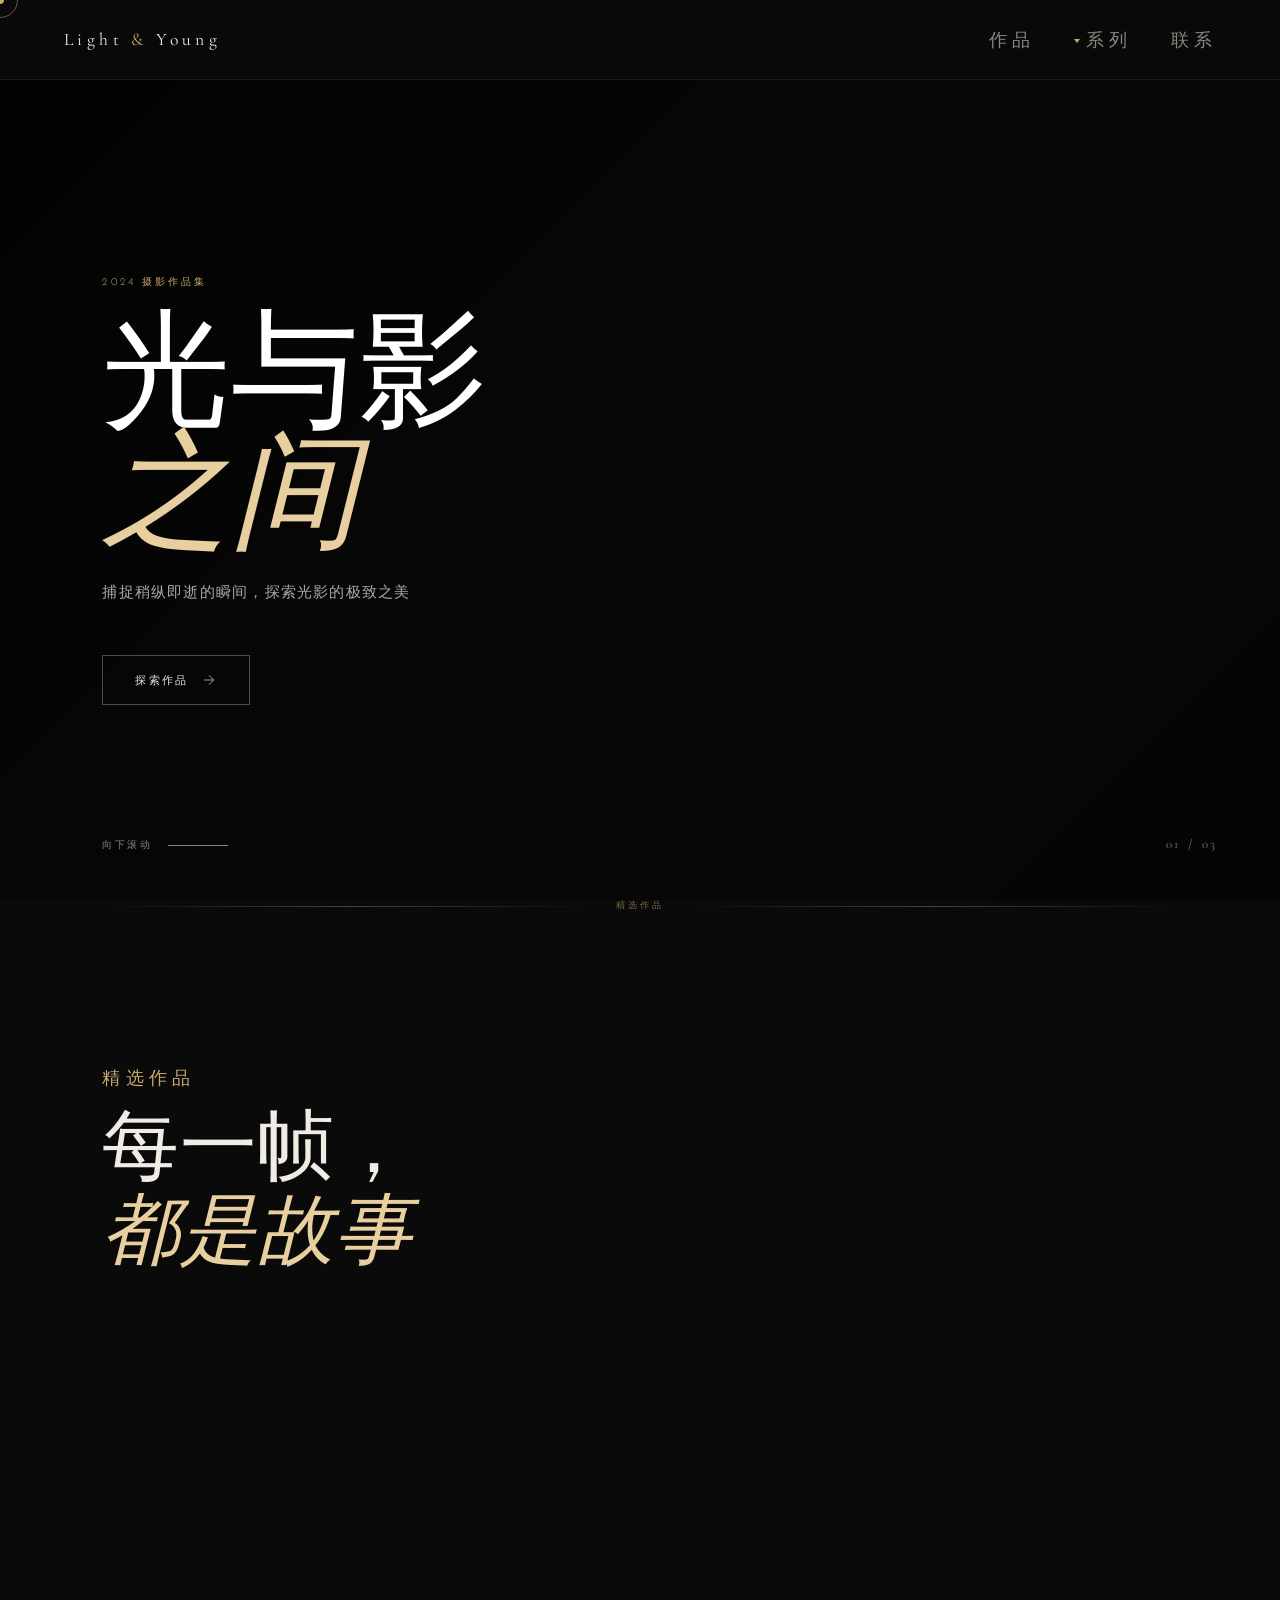
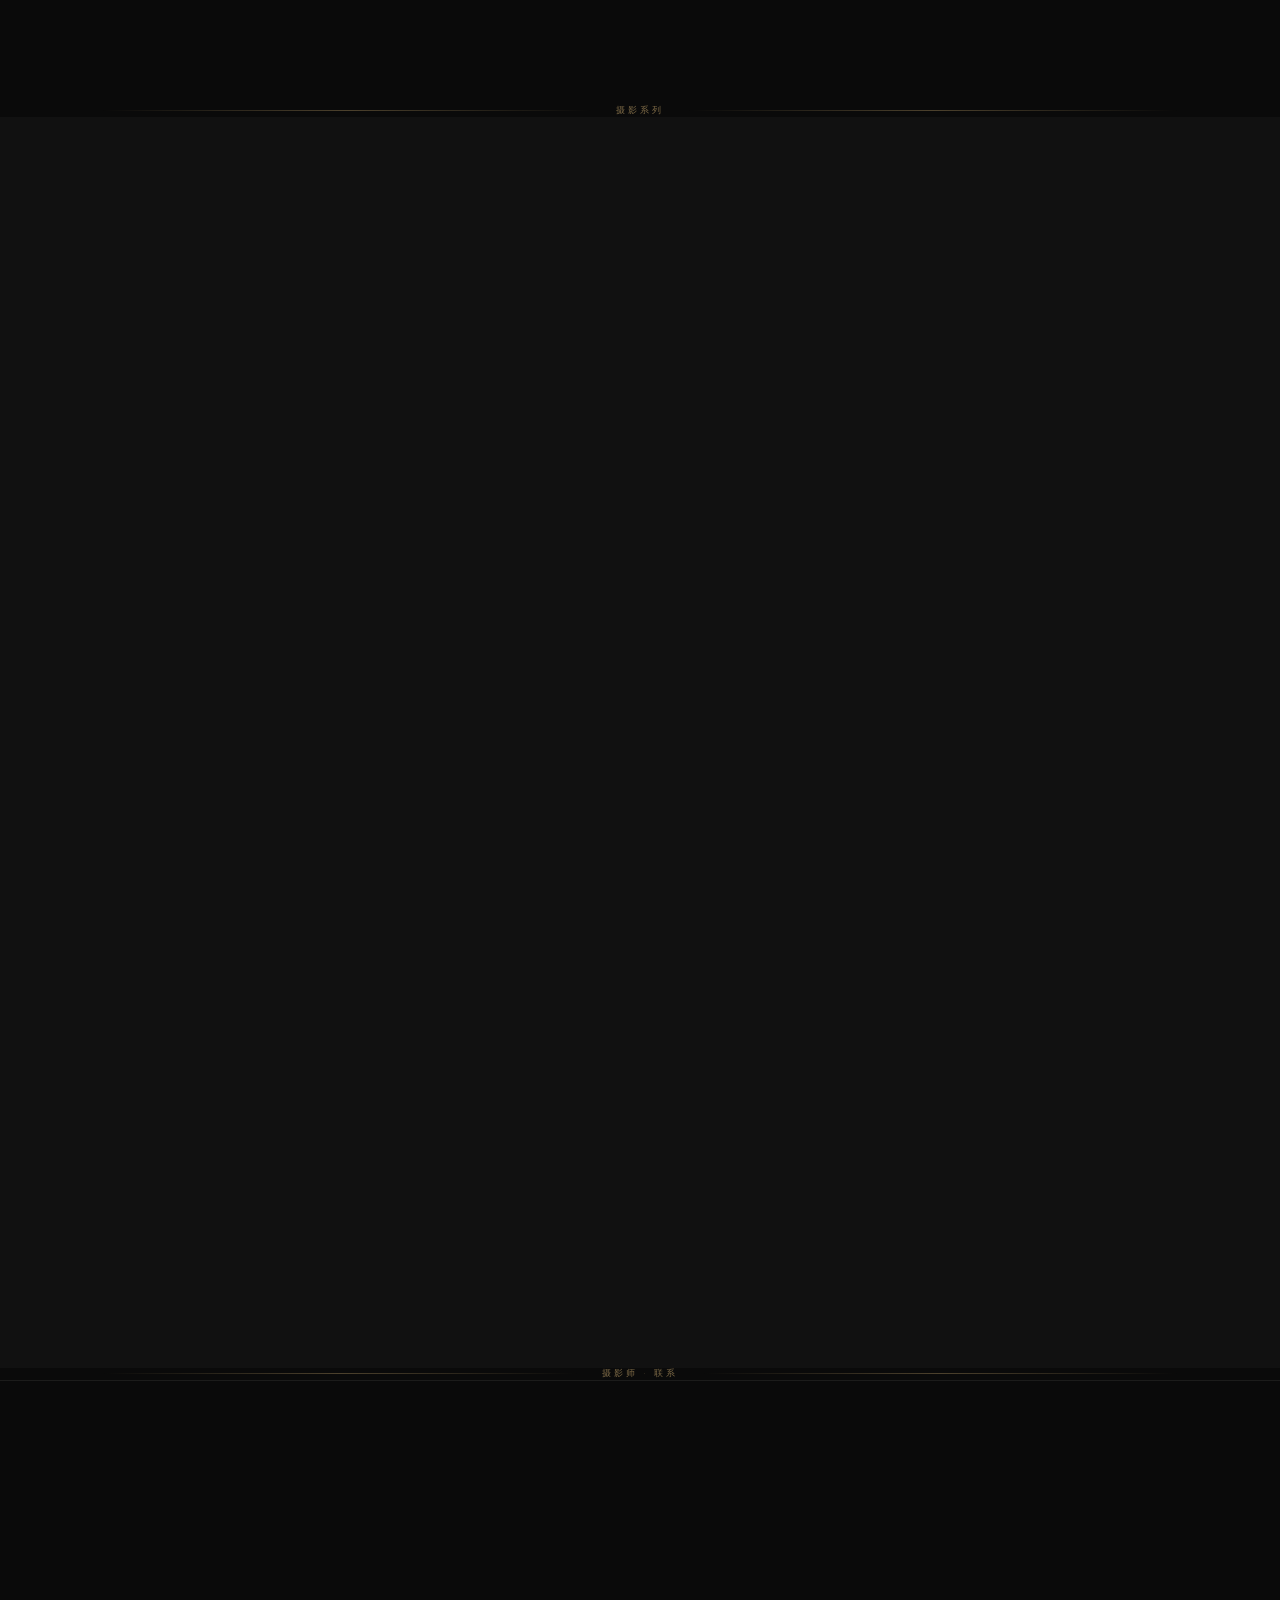
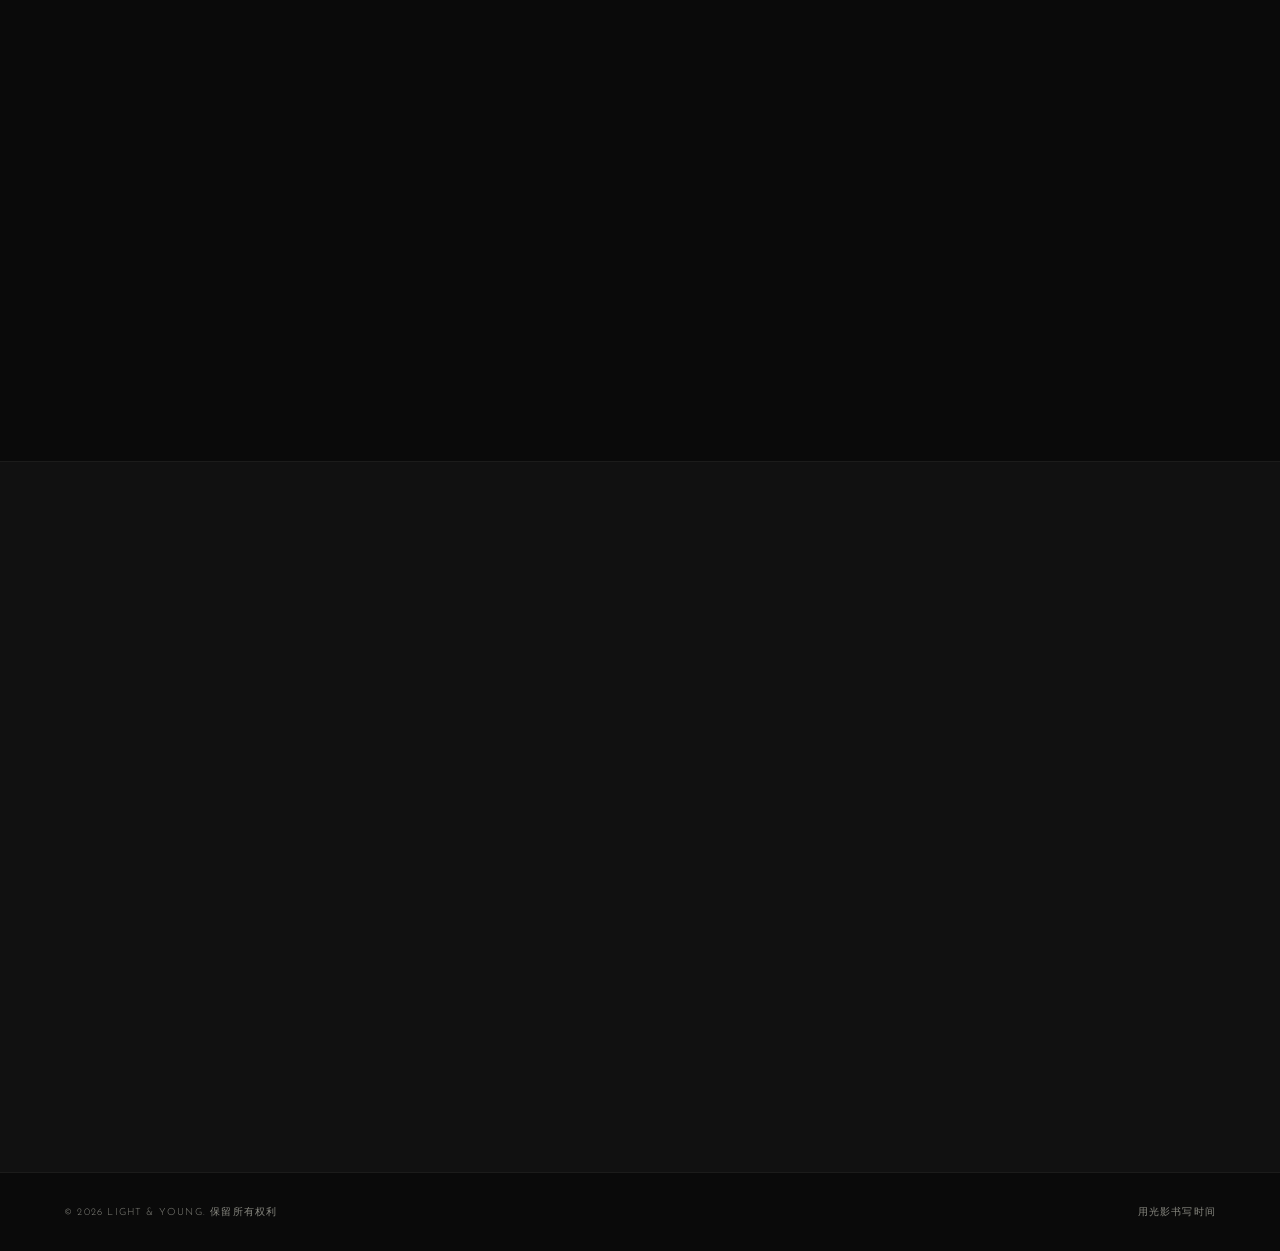
==== code/index.html @ 7672ab48 "Add files via upload" ====
<!DOCTYPE html>
<html lang="zh">
<head>
  <meta charset="UTF-8" />
  <meta name="viewport" content="width=device-width, initial-scale=1.0" />
  <title>Light Young — 摄影作品集</title>
  <link rel="stylesheet" href="style.css" />
  <link rel="preconnect" href="https://fonts.googleapis.com" />
  <link rel="preconnect" href="https://fonts.gstatic.com" crossorigin />
  <link href="https://fonts.googleapis.com/css2?family=Cormorant+Garamond:ital,wght@0,300;0,400;0,600;1,300;1,400&family=Josefin+Sans:wght@100;300;400&display=swap" rel="stylesheet" />
  <!-- Performance: preload critical assets -->
  <link rel="preload" as="image" href="https://images.unsplash.com/photo-1469474968028-56623f02e42e?w=1800&q=85" fetchpriority="high" />
  <link rel="dns-prefetch" href="https://images.unsplash.com" />
</head>
<body>

  <!-- Custom Cursor -->
  <div class="cursor" id="cursor"></div>
  <div class="cursor-follower" id="cursorFollower"></div>

  <!-- Preloader -->
  <div class="preloader" id="preloader">
    <div class="preloader-inner">
      <div class="preloader-logo">Light <em>&</em> Young</div>
      <div class="preloader-bar"><span></span></div>
    </div>
  </div>

  <!-- Navigation -->
  <nav class="nav" id="nav">
    <div class="nav-logo">Light <em>&</em> Young</div>
    <div class="nav-menu" id="navMenu">
      <a href="#work" class="nav-link">作品</a>
      <div class="nav-item">
        <a href="#series" class="nav-link">系列</a>
        <div class="nav-dropdown">
          <a href="series-nature.html">自然</a>
          <a href="series-humanistic.html">人文</a>
          <a href="series-pets.html">萌宠</a>
          <a href="series-macro.html">微距</a>
        </div>
      </div>
      <a href="#photographer-intro" class="nav-link">联系</a>
    </div>
    <div class="nav-toggle" id="navToggle">
      <span></span><span></span>
    </div>
  </nav>

  <!-- Hero -->
  <section class="hero" id="hero">
    <div class="hero-bg">
      <div class="hero-img hero-img--1"></div>
      <div class="hero-img hero-img--2"></div>
      <div class="hero-img hero-img--3"></div>
    </div>
    <div class="hero-content">
      <p class="hero-eyebrow reveal">2024 摄影作品集</p>
      <h1 class="hero-title reveal">
        <span>光与影</span>
        <em>之间</em>
      </h1>
      <p class="hero-sub reveal">捕捉稍纵即逝的瞬间，探索光影的极致之美</p>
      <a href="#work" class="hero-cta reveal">
        <span>探索作品</span>
        <svg viewBox="0 0 24 24" fill="none" stroke="currentColor" stroke-width="1"><line x1="5" y1="12" x2="19" y2="12"/><polyline points="12 5 19 12 12 19"/></svg>
      </a>
    </div>
    <div class="hero-scroll">
      <span>向下滚动</span>
      <div class="hero-scroll-line"></div>
    </div>
    <div class="hero-counter">
      <span id="heroCounter">01</span>
      <span class="hero-counter-sep">/</span>
      <span>03</span>
    </div>
  </section>

  <!-- Divider: 作品 -->
  <div class="section-divider"><span class="section-divider-text">精选作品</span></div>

  <!-- Featured Work -->
  <section class="work" id="work">
    <div class="section-header">
      <p class="section-label reveal">精选作品</p>
      <h2 class="section-title reveal">每一帧，<br><em>都是故事</em></h2>
    </div>

    <div class="gallery" id="gallery">

      <!-- Row 1: 自然 large(2col) + 自然 small(1col) → 3 cols filled -->
      <div class="gallery-item gallery-item--large" data-category="自然">
        <div class="gallery-img" style="background-image:url('https://images.unsplash.com/photo-1506905925346-21bda4d32df4?w=1200&q=80')"></div>
      </div>
      <div class="gallery-item" data-category="自然">
        <div class="gallery-img" style="background-image:url('https://images.unsplash.com/photo-1441974231531-c6227db76b6e?w=800&q=80')"></div>
      </div>

      <!-- Row 2: 自然 small(1col) + 人文 large(2col) → 3 cols filled -->
      <div class="gallery-item" data-category="自然">
        <div class="gallery-img" style="background-image:url('https://images.unsplash.com/photo-1469474968028-56623f02e42e?w=800&q=80')"></div>
      </div>
      <div class="gallery-item gallery-item--large" data-category="人文">
        <div class="gallery-img" style="background-image:url('https://images.unsplash.com/photo-1519125323398-675f0ddb6308?w=1200&q=80')"></div>
      </div>

      <!-- Row 3: 人文 small(1col) + 人文 small(1col) + 人像 small(1col) → 3 cols filled -->
      <div class="gallery-item" data-category="人文">
        <div class="gallery-img" style="background-image:url('https://images.unsplash.com/photo-1477959858617-67f85cf4f1df?w=800&q=80')"></div>
      </div>
      <div class="gallery-item" data-category="人文">
        <div class="gallery-img" style="background-image:url('https://images.unsplash.com/photo-1502082553048-f009c37129b9?w=800&q=80')"></div>
      </div>
      <div class="gallery-item" data-category="人像">
        <div class="gallery-img" style="background-image:url('https://images.unsplash.com/photo-1531746020798-e6953c6e8e04?w=800&q=80')"></div>
      </div>

      <!-- Row 4: 人像 large(2col) + 萌宠 small(1col) → 3 cols filled -->
      <div class="gallery-item gallery-item--large" data-category="人像">
        <div class="gallery-img" style="background-image:url('https://images.unsplash.com/photo-1500622944204-b135684e99fd?w=1200&q=80')"></div>
      </div>
      <div class="gallery-item" data-category="萌宠">
        <div class="gallery-img" style="background-image:url('https://images.unsplash.com/photo-1587300003388-59208cc962cb?w=800&q=80')"></div>
      </div>

      <!-- Row 5: 萌宠 small(1col) + 萌宠 small(1col) + 人像 small(1col) → 3 cols filled -->
      <div class="gallery-item" data-category="萌宠">
        <div class="gallery-img" style="background-image:url('https://images.unsplash.com/photo-1514888286974-6c03e2ca1dba?w=800&q=80')"></div>
      </div>
      <div class="gallery-item" data-category="人像">
        <div class="gallery-img" style="background-image:url('https://images.unsplash.com/photo-1517841905240-472988babdf9?w=800&q=80')"></div>
      </div>
      <div class="gallery-item" data-category="萌宠">
        <div class="gallery-img" style="background-image:url('https://images.unsplash.com/photo-1561037404-61cd46aa615b?w=800&q=80')"></div>
      </div>

      <!-- Row 6: 微距 small(1col) + 微距 large(2col) → 3 cols filled -->
      <div class="gallery-item" data-category="微距">
        <div class="gallery-img" style="background-image:url('https://images.unsplash.com/photo-1550159930-40066082a4fc?w=800&q=80')"></div>
      </div>
      <div class="gallery-item gallery-item--large" data-category="微距">
        <div class="gallery-img" style="background-image:url('https://images.unsplash.com/photo-1558618666-fcd25c85cd64?w=1200&q=80')"></div>
      </div>

      <!-- Row 7: 微距 small(1col) + 微距 small(1col) + 微距 small(1col) → 3 cols filled -->
      <div class="gallery-item" data-category="微距">
        <div class="gallery-img" style="background-image:url('https://images.unsplash.com/photo-1502472584811-0a2f2feb8968?w=800&q=80')"></div>
      </div>
      <div class="gallery-item" data-category="微距">
        <div class="gallery-img" style="background-image:url('https://images.unsplash.com/photo-1516912481808-3406841bd33c?w=800&q=80')"></div>
      </div>
      <div class="gallery-item" data-category="萌宠">
        <div class="gallery-img" style="background-image:url('https://images.unsplash.com/photo-1573865526739-10659fec78a5?w=800&q=80')"></div>
      </div>

    </div>
  </section>

  <!-- Divider: 系列 -->
  <div class="section-divider"><span class="section-divider-text">摄影系列</span></div>

  <!-- Series -->
  <section class="series" id="series">
    <div class="section-header">
      <p class="section-label reveal">摄影系列</p>
      <h2 class="section-title reveal">主题<em>探索</em></h2>
    </div>

    <div class="series-grid" id="seriesGrid">
      <div class="series-card reveal" data-series-category="自然">
        <a href="series-nature.html" class="series-card-link">
          <div class="series-img" style="background-image:url('https://images.unsplash.com/photo-1506905925346-21bda4d32df4?w=800&q=80')"></div>
          <div class="series-content">
            <span class="series-num">01</span>
            <span class="series-cat-tag">自然</span>
            
            <p>深入高原腹地，记录山脉在晨昏之间的光影变幻与生命律动。</p>
            <span class="series-link">进入系列 →</span>
          </div>
        </a>
      </div>
      <div class="series-card reveal" data-series-category="人文">
        <a href="series-humanistic.html" class="series-card-link">
          <div class="series-img" style="background-image:url('https://images.unsplash.com/photo-1519125323398-675f0ddb6308?w=800&q=80')"></div>
          <div class="series-content">
            <span class="series-num">02</span>
            <span class="series-cat-tag">人文</span>
            
            <p>在喧嚣之中寻找寂静，记录都市中孤独的诗意瞬间。</p>
            <span class="series-link">进入系列 →</span>
          </div>
        </a>
      </div>
      <div class="series-card reveal" data-series-category="萌宠">
        <a href="series-pets.html" class="series-card-link">
          <div class="series-img" style="background-image:url('https://images.unsplash.com/photo-1587300003388-59208cc962cb?w=800&q=80')"></div>
          <div class="series-content">
            <span class="series-num">03</span>
            <span class="series-cat-tag">萌宠</span>
            
            <p>用镜头记录毛茸茸的温柔瞬间，那些无声的陪伴与纯粹的眼神。</p>
            <span class="series-link">进入系列 →</span>
          </div>
        </a>
      </div>
      <div class="series-card reveal" data-series-category="微距">
        <a href="series-macro.html" class="series-card-link">
          <div class="series-img" style="background-image:url('https://images.unsplash.com/photo-1558618666-fcd25c85cd64?w=800&q=80')"></div>
          <div class="series-content">
            <span class="series-num">04</span>
            <span class="series-cat-tag">微距</span>
            
            <p>极近之处，别有天地。在毫厘之间发现肉眼难觅的纹理与色彩之美。</p>
            <span class="series-link">进入系列 →</span>
          </div>
        </a>
      </div>
    </div>
  </section>

  <!-- Divider: 联系 -->
  <div class="section-divider"><span class="section-divider-text">摄影师 · 联系</span></div>

  <!-- 摄影师介绍 -->
  <section class="photographer-intro" id="photographer-intro">
    <div class="intro-inner">
      <div class="intro-portrait reveal">
        <img class="intro-portrait-img" src="https://images.unsplash.com/photo-1778599536185-ac1af16bf45e" alt="刘扬">
        <div class="intro-portrait-frame"></div>
      </div>
      <div class="intro-content">
        <p class="section-label reveal">摄影师简介</p>
        <h2 class="intro-name reveal">刘 扬</h2>
        <p class="intro-en reveal">Light &nbspYoung</p>
        <p class="intro-bio reveal">
          毕业于东南大学，摄影两年，现居上海。<br>
        </p>
        <p class="intro-bio reveal">
          相信摄影不只是记录，更是一种沉默而有力的表达方式。
        </p>
        <div class="intro-contact reveal">
          <a href="liuyang151617@126.com" class="intro-email">liuyang151617@126.com</a>
          <p>17316448086</p>
        </div>
      </div>
    </div>
  </section>

  <!-- Contact -->
  <section class="contact" id="contact">
    <div class="contact-inner">
      <p class="section-label reveal">开始合作</p>
      <h2 class="contact-title reveal">让我们共同<br><em>创作</em></h2>
      <a href="mailto:liuyang151617@126.com" class="contact-email reveal">liuyang151617@126.com</a>
      <div class="contact-social reveal">
        <a href="#">Peace</a>
        <a href="#">Love</a>
        <a href="#">Life</a>
      </div>
    </div>
  </section>

  <!-- Footer -->
  <footer class="footer">
    <p>© 2026 Light & Young. 保留所有权利</p>
    <p>用光影书写时间</p>
  </footer>

  <!-- Lightbox -->
  <div class="lightbox" id="lightbox">
    <button class="lightbox-close" id="lightboxClose">✕</button>
    <div class="lightbox-img" id="lightboxImg"></div>
    <div class="lightbox-caption" id="lightboxCaption"></div>
  </div>

  <script src="script.js"></script>
</body>
</html>
---- code/style.css ----
/* =============================================
   LENS & LIGHT — Photography Portfolio
   style.css
============================================= */

/* ---- CSS Variables ---- */
:root {
  --bg: #0a0a0a;
  --surface: #111111;
  --surface2: #1a1a1a;
  --text: #f0ece4;
  --text-muted: #888880;
  --accent: #c9a96e;
  --accent-light: #e8cfa0;
  --white: #ffffff;
  --border: rgba(240,236,228,0.08);

  --font-display: 'Cormorant Garamond', Georgia, serif;
  --font-ui: 'Josefin Sans', sans-serif;

  --ease-out-expo: cubic-bezier(0.16, 1, 0.3, 1);
  --ease-in-out: cubic-bezier(0.65, 0, 0.35, 1);

  --nav-h: 80px;
  --section-pad: clamp(80px, 12vw, 160px);
}

/* ---- Reset ---- */
*, *::before, *::after { box-sizing: border-box; margin: 0; padding: 0; }
html { scroll-behavior: smooth; font-size: 16px; }
body {
  background: var(--bg);
  color: var(--text);
  font-family: var(--font-ui);
  font-weight: 300;
  letter-spacing: 0.03em;
  overflow-x: hidden;
  cursor: none;
}
a { color: inherit; text-decoration: none; }
img { display: block; width: 100%; }

/* ---- Custom Cursor ---- */
.cursor {
  position: fixed;
  width: 8px; height: 8px;
  background: var(--accent);
  border-radius: 50%;
  pointer-events: none;
  z-index: 9999;
  transform: translate(-50%, -50%);
  transition: width 0.3s, height 0.3s, background 0.3s;
  mix-blend-mode: normal;
}
.cursor-follower {
  position: fixed;
  width: 36px; height: 36px;
  border: 1px solid rgba(201,169,110,0.5);
  border-radius: 50%;
  pointer-events: none;
  z-index: 9998;
  transform: translate(-50%, -50%);
  transition: transform 0.12s var(--ease-out-expo), width 0.4s, height 0.4s, border-color 0.3s;
}
body:has(.gallery-item:hover) .cursor { width: 4px; height: 4px; }
body:has(.gallery-item:hover) .cursor-follower { width: 80px; height: 80px; border-color: var(--accent); }
@media (pointer: coarse) { .cursor, .cursor-follower { display: none; } body { cursor: auto; } }

/* ---- Preloader ---- */
.preloader {
  position: fixed; inset: 0;
  background: var(--bg);
  z-index: 10000;
  display: flex; align-items: center; justify-content: center;
  transition: opacity 0.8s var(--ease-in-out), visibility 0.8s;
}
.preloader.hidden { opacity: 0; visibility: hidden; }
.preloader-inner { text-align: center; }
.preloader-logo {
  font-family: var(--font-display);
  font-size: clamp(2.5rem, 8vw, 5rem);
  font-weight: 300;
  color: var(--accent);
  letter-spacing: 0.2em;
  margin-bottom: 2rem;
  animation: pulse 1.5s ease-in-out infinite;
}
.preloader-logo em { color: var(--accent-light); font-style: normal; }
@keyframes pulse { 0%,100%{opacity:0.6} 50%{opacity:1} }
.preloader-bar {
  width: 200px; height: 1px;
  background: var(--border);
  margin: 0 auto;
  overflow: hidden;
}
.preloader-bar span {
  display: block; height: 100%;
  background: var(--accent);
  animation: barLoad 2s var(--ease-out-expo) forwards;
}
@keyframes barLoad { from{width:0} to{width:100%} }

/* ---- Navigation ---- */
.nav {
  position: fixed; top: 0; left: 0; right: 0;
  height: var(--nav-h);
  display: flex; align-items: center; justify-content: space-between;
  padding: 0 clamp(1.5rem, 5vw, 4rem);
  z-index: 1000;
  background: rgba(10,10,10,0.96);
  backdrop-filter: blur(20px);
  border-bottom: 1px solid var(--border);
}
.nav-logo {
  font-family: var(--font-display);
  font-size: 1.1rem;
  font-weight: 400;
  letter-spacing: 0.25em;
  color: var(--text);
}
.nav-logo em { color: var(--accent); font-style: normal; }
.nav-menu { display: flex; gap: 2.5rem; }
.nav-link {
  font-family: var(--font-display);
  font-size: 1.1rem;
  font-weight: 400;
  letter-spacing: 0.25em;
  text-transform: none;
  color: #ffffff;
  position: relative;
  transition: color 0.3s;
}
.nav-link::after {
  content: '';
  position: absolute; bottom: -4px; left: 0; right: 0;
  height: 1px;
  background: var(--accent);
  transform: scaleX(0);
  transform-origin: right;
  transition: transform 0.4s var(--ease-out-expo);
}
.nav-link:hover { color: var(--accent); }
.nav-link:hover::after { transform: scaleX(1); transform-origin: left; }

.nav-toggle {
  display: none;
  flex-direction: column; gap: 6px;
  cursor: pointer; padding: 4px;
}
.nav-toggle span {
  display: block; width: 24px; height: 1px;
  background: var(--text);
  transition: transform 0.4s, opacity 0.4s;
}

/* ---- Reveal Animation ---- */
.reveal {
  opacity: 0;
  transform: translateY(40px);
  transition: opacity 0.9s var(--ease-out-expo), transform 0.9s var(--ease-out-expo);
}
.reveal.visible { opacity: 1; transform: translateY(0); }

/* ---- Hero ---- */
.hero {
  position: relative;
  height: 100vh; min-height: 600px;
  overflow: hidden;
  display: flex; align-items: center;
}
.hero-bg { position: absolute; inset: 0; }
.hero-img {
  position: absolute; inset: 0;
  background-size: cover;
  background-position: center;
  opacity: 0;
  transition: opacity 1.5s ease, transform 8s ease;
  transform: scale(1.05);
  will-change: opacity, transform;
}
.hero-img.active { opacity: 1; transform: scale(1); }
.hero-img--1 { background-image: url('https://images.unsplash.com/photo-1469474968028-56623f02e42e?w=1800&q=85'); }
.hero-img--2 { background-image: url('https://images.unsplash.com/photo-1506905925346-21bda4d32df4?w=1800&q=85'); }
.hero-img--3 { background-image: url('https://images.unsplash.com/photo-1477959858617-67f85cf4f1df?w=1800&q=85'); }
.hero::after {
  content: '';
  position: absolute; inset: 0;
  background: linear-gradient(135deg, rgba(0,0,0,0.7) 0%, rgba(0,0,0,0.2) 60%, rgba(0,0,0,0.5) 100%);
}
.hero-content {
  position: relative; z-index: 2;
  padding: 0 clamp(1.5rem, 8vw, 8rem);
  padding-top: var(--nav-h);
}
.hero-eyebrow {
  font-size: 0.65rem;
  letter-spacing: 0.3em;
  text-transform: uppercase;
  color: var(--accent);
  margin-bottom: 1.5rem;
}
.hero-title {
  font-family: var(--font-display);
  font-size: clamp(4rem, 10vw, 9rem);
  font-weight: 300;
  line-height: 0.95;
  margin-bottom: 1.5rem;
  color: var(--white);
}
.hero-title span { display: block; }
.hero-title em {
  display: block;
  font-style: italic;
  color: var(--accent-light);
  font-weight: 300;
}
.hero-sub {
  font-size: clamp(0.8rem, 1.5vw, 0.95rem);
  color: rgba(240,236,228,0.7);
  letter-spacing: 0.08em;
  max-width: 360px;
  margin-bottom: 3rem;
  line-height: 1.8;
}
.hero-cta {
  display: inline-flex; align-items: center; gap: 0.8rem;
  font-size: 0.7rem;
  letter-spacing: 0.2em;
  text-transform: uppercase;
  color: var(--text);
  border: 1px solid rgba(240,236,228,0.3);
  padding: 1rem 2rem;
  transition: background 0.4s, border-color 0.4s, color 0.4s;
}
.hero-cta:hover {
  background: var(--accent);
  border-color: var(--accent);
  color: var(--bg);
}
.hero-cta svg { width: 16px; height: 16px; transition: transform 0.3s; }
.hero-cta:hover svg { transform: translateX(4px); }

.hero-scroll {
  position: absolute; bottom: 3rem; left: clamp(1.5rem, 8vw, 8rem);
  z-index: 2;
  display: flex; align-items: center; gap: 1rem;
  font-size: 0.6rem; letter-spacing: 0.25em; text-transform: uppercase;
  color: var(--text-muted);
}
.hero-scroll-line {
  width: 60px; height: 1px;
  background: var(--text-muted);
  position: relative; overflow: hidden;
}
.hero-scroll-line::after {
  content: '';
  position: absolute; top: 0; left: -100%;
  width: 100%; height: 100%;
  background: var(--accent);
  animation: scrollLine 2s ease-in-out infinite;
}
@keyframes scrollLine { 0%{left:-100%} 100%{left:100%} }

.hero-counter {
  position: absolute; bottom: 3rem; right: clamp(1.5rem, 5vw, 4rem);
  z-index: 2;
  font-family: var(--font-display);
  font-size: 0.8rem;
  color: var(--text-muted);
  letter-spacing: 0.1em;
}
.hero-counter-sep { margin: 0 0.3rem; }

/* ---- Section Shared ---- */
.section-label {
  font-size: 1.1rem;
  letter-spacing: 0.3em;
  text-transform: uppercase;
  color: var(--accent);
  margin-bottom: 1rem;
}
.section-title {
  font-family: var(--font-display);
  font-size: clamp(2.5rem, 6vw, 5.5rem);
  font-weight: 300;
  line-height: 1.1;
  margin-bottom: 3rem;
}
.section-title em { font-style: italic; color: var(--accent-light); }
.section-header {
  padding: var(--section-pad) clamp(1.5rem, 8vw, 8rem) 4rem;
}

/* ---- Work / Gallery ---- */
.work { background: var(--bg); }
/* ---- Performance: below-fold sections ---- */
.series, .photographer-intro, .contact {
  content-visibility: auto;
  contain-intrinsic-size: 0 600px;
}
.gallery {
  display: grid;
  grid-template-columns: repeat(3, 1fr);
  gap: 2px;
  padding: 0 2px 2px;
}
.gallery-item {
  position: relative;
  overflow: hidden;
  aspect-ratio: 4/3;
  cursor: pointer;
}
.gallery-item--large { grid-column: span 2; }
.gallery-item--wide { grid-column: span 2; }
.gallery-img {
  width: 100%; height: 100%;
  background-size: cover;
  background-position: center;
  transition: transform 0.8s var(--ease-out-expo);
  will-change: transform;
}
.gallery-item:hover .gallery-img { transform: scale(1.06); }
.gallery-overlay {
  display: none;
}
.gallery-info {
  position: absolute; bottom: 0; left: 0; right: 0;
  padding: 1.2rem 1.5rem;
  background: rgba(10,10,10,0.72);
  opacity: 1;
  transform: none;
}
.gallery-item:hover .gallery-info { opacity: 1; transform: none; }
.gallery-cat {
  display: inline-block;
  font-size: 0.55rem; letter-spacing: 0.2em; text-transform: uppercase;
  color: var(--accent);
  margin-bottom: 0.4rem;
}
.gallery-info h3 {
  font-family: var(--font-display);
  font-size: 1.4rem; font-weight: 300;
  color: var(--white);
  margin-bottom: 0.2rem;
}
.gallery-info p { font-size: 0.65rem; color: var(--text-muted); letter-spacing: 0.1em; }

/* ---- Series ---- */
.series { padding: var(--section-pad) 0; background: var(--surface); }
.series .section-header { padding-bottom: 3rem; }
.series-grid {
  display: grid;
  grid-template-columns: repeat(5, 1fr);
  gap: 1px;
  margin: 0 0 2px;
}
.series-card {
  position: relative;
  overflow: hidden;
  display: flex;
  flex-direction: column;
}
.series-img {
  height: 320px;
  background-size: cover;
  background-position: center;
  transition: transform 0.8s var(--ease-out-expo);
}
.series-card:hover .series-img { transform: scale(1.04); }
.series-content {
  background: var(--surface2);
  padding: 2rem;
  flex: 1;
  border-top: 1px solid var(--border);
}
.series-num {
  display: block;
  font-family: var(--font-display);
  font-size: 3rem; font-weight: 300;
  color: var(--border);
  line-height: 1;
  margin-bottom: 0.8rem;
  transition: color 0.4s;
}
.series-card:hover .series-num { color: rgba(201,169,110,0.2); }
.series-content h3 {
  font-family: var(--font-display);
  font-size: 1.5rem; font-weight: 400;
  margin-bottom: 0.8rem;
}
.series-content p {
  font-size: 0.78rem; line-height: 1.9;
  color: var(--text-muted);
  margin-bottom: 1.5rem;
}
.series-link {
  font-size: 0.62rem; letter-spacing: 0.15em; text-transform: uppercase;
  color: var(--accent);
  transition: letter-spacing 0.3s;
}
.series-link:hover { letter-spacing: 0.25em; }

/* ---- Stats ---- */
.stats {
  background: var(--accent);
  padding: clamp(3rem, 8vw, 6rem) clamp(1.5rem, 8vw, 8rem);
}
.stats-grid {
  display: grid;
  grid-template-columns: repeat(4, 1fr);
  gap: 2rem;
  text-align: center;
}
.stat-item {}
.stat-num {
  display: block;
  font-family: var(--font-display);
  font-size: clamp(3rem, 6vw, 5rem);
  font-weight: 300;
  color: var(--bg);
  line-height: 1;
  margin-bottom: 0.5rem;
}
.stat-label {
  display: block;
  font-size: 0.65rem; letter-spacing: 0.2em; text-transform: uppercase;
  color: rgba(10,10,10,0.6);
}

/* ---- About ---- */
.about {
  display: grid;
  grid-template-columns: 1fr 1fr;
  min-height: 80vh;
  background: var(--bg);
}
.about-img {
  position: relative;
  overflow: hidden;
}
.about-img-inner {
  position: absolute; inset: 0;
  background-size: cover;
  background-position: center;
  transition: transform 8s ease;
}
.about-img:hover .about-img-inner { transform: scale(1.03); }
.about-img-accent {
  position: absolute; bottom: -1px; right: -1px;
  width: 40%; height: 40%;
  border: 1px solid var(--accent);
  pointer-events: none;
}
.about-content {
  display: flex; flex-direction: column; justify-content: center;
  padding: clamp(3rem, 8vw, 7rem);
}
.about-text {
  font-size: clamp(0.82rem, 1.3vw, 0.92rem);
  line-height: 2;
  color: var(--text-muted);
  margin-bottom: 1.2rem;
  max-width: 480px;
}
.about-tags {
  display: flex; flex-wrap: wrap; gap: 0.6rem;
  margin-top: 1.5rem;
}
.about-tags span {
  font-size: 0.6rem; letter-spacing: 0.18em; text-transform: uppercase;
  border: 1px solid var(--border);
  padding: 0.5rem 1rem;
  color: var(--text-muted);
  transition: border-color 0.3s, color 0.3s;
}
.about-tags span:hover { border-color: var(--accent); color: var(--accent); }

/* ---- Contact ---- */
.contact {
  background: var(--surface);
  text-align: center;
  padding: var(--section-pad) clamp(1.5rem, 8vw, 8rem);
  overflow: hidden;
  position: relative;
}
.contact::before {
  content: 'CONTACT';
  position: absolute;
  font-family: var(--font-display);
  font-size: clamp(6rem, 18vw, 18rem);
  font-weight: 300;
  color: var(--border);
  letter-spacing: 0.1em;
  top: 50%; left: 50%;
  transform: translate(-50%, -50%);
  white-space: nowrap;
  pointer-events: none;
  user-select: none;
}
.contact-inner { position: relative; z-index: 1; }
.contact-title {
  font-family: var(--font-display);
  font-size: clamp(3rem, 8vw, 7rem);
  font-weight: 300;
  line-height: 1.1;
  margin-bottom: 2.5rem;
}
.contact-title em { font-style: italic; color: var(--accent-light); }
.contact-email {
  display: inline-block;
  font-family: var(--font-display);
  font-size: clamp(1.2rem, 3vw, 2rem);
  font-weight: 300;
  letter-spacing: 0.05em;
  color: var(--accent);
  margin-bottom: 3rem;
  position: relative;
}
.contact-email::after {
  content: '';
  position: absolute; bottom: -4px; left: 0; right: 100%;
  height: 1px; background: var(--accent);
  transition: right 0.5s var(--ease-out-expo);
}
.contact-email:hover::after { right: 0; }
.contact-social {
  display: flex; justify-content: center; gap: 2rem;
}
.contact-social a {
  font-size: 0.65rem; letter-spacing: 0.2em; text-transform: uppercase;
  color: var(--text-muted);
  transition: color 0.3s;
}
.contact-social a:hover { color: var(--accent); }

/* ---- Footer ---- */
.footer {
  background: var(--bg);
  border-top: 1px solid var(--border);
  padding: 2rem clamp(1.5rem, 5vw, 4rem);
  display: flex; justify-content: space-between; align-items: center;
  flex-wrap: wrap; gap: 1rem;
  font-size: 0.62rem; letter-spacing: 0.12em; text-transform: uppercase;
  color: var(--text-muted);
}

/* ---- Lightbox ---- */
.lightbox {
  position: fixed; inset: 0;
  background: rgba(0,0,0,0.95);
  z-index: 2000;
  display: flex; align-items: center; justify-content: center;
  opacity: 0; visibility: hidden;
  transition: opacity 0.5s, visibility 0.5s;
}
.lightbox.active { opacity: 1; visibility: visible; cursor: pointer; }
.lightbox-img {
  max-width: 90vw; max-height: 85vh;
  width: 100%; height: 100%;
  background-size: contain;
  background-repeat: no-repeat;
  background-position: center;
  transform: scale(0.9);
  transition: transform 0.5s var(--ease-out-expo);
}
.lightbox.active .lightbox-img { transform: scale(1); }
.lightbox-close {
  position: absolute; top: 2rem; right: 2rem;
  background: none; border: 1px solid var(--border);
  color: var(--text); font-size: 1rem;
  width: 44px; height: 44px;
  cursor: pointer;
  transition: border-color 0.3s, color 0.3s;
}
.lightbox-close:hover { border-color: var(--accent); color: var(--accent); }
.lightbox-caption {
  position: absolute; bottom: 2rem;
  font-family: var(--font-display);
  font-size: 1rem; font-weight: 300; font-style: italic;
  color: var(--text-muted);
  letter-spacing: 0.05em;
}

/* =============================================
   RESPONSIVE
============================================= */

@media (max-width: 1024px) {
  .gallery { grid-template-columns: repeat(2, 1fr); }
  .gallery-item--large { grid-column: span 2; }
  .gallery-item--wide { grid-column: span 2; }
  .series-grid { grid-template-columns: repeat(3, 1fr); }
  .stats-grid { grid-template-columns: repeat(2, 1fr); gap: 3rem; }
}

@media (max-width: 768px) {
  :root { --nav-h: 64px; }

  /* Nav */
  .nav-menu {
    position: fixed; top: 0; right: -100%;
    width: min(300px, 80vw);
    height: 100vh;
    background: var(--surface);
    flex-direction: column;
    justify-content: center;
    padding: 3rem 2.5rem;
    gap: 2rem;
    transition: right 0.5s var(--ease-out-expo);
    border-left: 1px solid var(--border);
  }
  .nav-menu.open { right: 0; }
  .nav-link { font-size: 0.85rem; }
  .nav-toggle { display: flex; z-index: 10; }
  .nav-toggle.active span:first-child { transform: rotate(45deg) translate(5px, 5px); }
  .nav-toggle.active span:last-child { transform: rotate(-45deg) translate(5px, -5px); }

  /* Mobile dropdown */
  .nav-item .nav-dropdown {
    position: static;
    transform: none;
    opacity: 1;
    visibility: visible;
    background: transparent;
    border: none;
    backdrop-filter: none;
    padding-left: 1rem;
    display: none;
  }
  .nav-item.open .nav-dropdown { display: block; }
  .nav-item .nav-link::before { display: none; }

  /* Gallery */
  .gallery { grid-template-columns: 1fr; }
  .gallery-item--large,
  .gallery-item--wide { grid-column: span 1; }
  .gallery-info { opacity: 1; transform: translateY(0); }
  .gallery-overlay { opacity: 1; }

  /* Series */
  .series-grid { grid-template-columns: 1fr; }
  .series-img { height: 240px; }

  /* About */
  .about { grid-template-columns: 1fr; }
  .about-img { height: 50vw; min-height: 240px; position: relative; }
  .about-img-inner { position: absolute; }
  .about-content { padding: 3rem 1.5rem; }

  /* Contact */
  .contact::before { font-size: 5rem; }

  /* Footer */
  .footer { flex-direction: column; text-align: center; }
}

@media (max-width: 480px) {
  .hero-title { font-size: 3.2rem; }
  .section-title { font-size: 2.5rem; }
  .intro-inner { gap: 2rem; }
}

/* ---- Nav Dropdown ---- */
.nav-item {
  position: relative;
}
.nav-item .nav-link {
  display: flex;
  align-items: center;
  gap: 0.4rem;
}
.nav-item .nav-link::before {
  content: '';
  display: inline-block;
  width: 0; height: 0;
  border-left: 3.5px solid transparent;
  border-right: 3.5px solid transparent;
  border-top: 4px solid var(--accent);
  transition: transform 0.3s;
  margin-top: 2px;
  flex-shrink: 0;
}
.nav-item:hover .nav-link::before {
  transform: rotate(180deg);
}
.nav-dropdown {
  position: absolute;
  top: calc(100% + 16px);
  left: 50%;
  background: rgba(10,10,10,0.97);
  backdrop-filter: blur(20px);
  border: 1px solid var(--border);
  min-width: 140px;
  opacity: 0;
  visibility: hidden;
  transform: translateX(-50%) translateY(-8px);
  transition: opacity 0.3s, visibility 0.3s, transform 0.3s var(--ease-out-expo);
  z-index: 100;
}
.nav-item:hover .nav-dropdown {
  opacity: 1;
  visibility: visible;
  transform: translateX(-50%) translateY(0);
}
.nav-dropdown a {
  display: block;
  padding: 0.75rem 1.4rem;
  font-family: var(--font-display);
  font-size: 1rem;
  font-weight: 300;
  letter-spacing: 0.2em;
  color: var(--text-muted);
  border-bottom: 1px solid var(--border);
  transition: color 0.25s, padding-left 0.25s;
}
.nav-dropdown a:last-child { border-bottom: none; }
.nav-dropdown a:hover { color: var(--accent); padding-left: 1.9rem; }

/* ---- Section Dividers ---- */
.section-divider {
  display: flex;
  align-items: center;
  gap: 1.5rem;
  padding: 0 clamp(1.5rem, 8vw, 8rem);
  margin: 0;
  overflow: hidden;
}
.section-divider::before,
.section-divider::after {
  content: '';
  flex: 1;
  height: 1px;
  background: linear-gradient(90deg, transparent, var(--accent), transparent);
  opacity: 0.35;
}
.section-divider-text {
  font-size: 0.55rem;
  letter-spacing: 0.35em;
  text-transform: uppercase;
  color: var(--accent);
  opacity: 0.6;
  white-space: nowrap;
  flex-shrink: 0;
}

/* ---- Gallery Filter ---- */
.gallery-filter {
  display: flex;
  gap: 0.5rem;
  flex-wrap: wrap;
  padding: 0 clamp(1.5rem, 8vw, 8rem) 2.5rem;
}
.series-filter {
  padding-bottom: 3rem;
}
.filter-btn {
  font-family: var(--font-display);
  font-size: 1rem;
  font-weight: 300;
  letter-spacing: 0.12em;
  color: var(--text-muted);
  background: none;
  border: 1px solid var(--border);
  padding: 0.5rem 1.4rem;
  cursor: pointer;
  transition: color 0.3s, border-color 0.3s, background 0.3s;
}
.filter-btn:hover {
  color: var(--text);
  border-color: rgba(240,236,228,0.3);
}
.filter-btn.active {
  color: var(--bg);
  background: var(--accent);
  border-color: var(--accent);
}
.gallery-item.hidden {
  display: none;
}
.series-card.hidden {
  display: none;
}
.series-card-link {
  display: flex;
  flex-direction: column;
  text-decoration: none;
  color: inherit;
  height: 100%;
}
.series-cat-tag {
  display: inline-block;
  font-size: 0.55rem;
  letter-spacing: 0.25em;
  text-transform: uppercase;
  color: var(--accent);
  border: 1px solid rgba(201,169,110,0.4);
  padding: 0.25rem 0.7rem;
  margin-bottom: 0.8rem;
}

/* ---- Photographer Intro ---- */
.photographer-intro {
  background: var(--bg);
  border-top: 1px solid var(--border);
  border-bottom: 1px solid var(--border);
  padding: var(--section-pad) clamp(1.5rem, 8vw, 8rem);
}
.intro-inner {
  display: grid;
  grid-template-columns: auto 1fr;
  gap: clamp(3rem, 7vw, 7rem);
  align-items: start;
}
.intro-portrait {
  position: relative;
}
.intro-portrait-img {
  display: block;
  width: 100%;
  max-width: 800px;
  height: auto;
}
.intro-portrait-frame {
  position: absolute;
  bottom: -16px; right: -16px;
  width: 60%; height: 60%;
  border: 1px solid var(--accent);
  pointer-events: none;
  z-index: -1;
}
.intro-name {
  font-family: var(--font-display);
  font-size: clamp(2.2rem, 5vw, 3.8rem);
  font-weight: 300;
  letter-spacing: 0.3em;
  margin-bottom: 0.3rem;
  color: var(--text);
}
.intro-en {
  font-size: 1.3rem;
  letter-spacing: 0.3em;
  text-transform: uppercase;
  color: var(--accent);
  margin-bottom: 2rem;
}
.intro-bio {
  font-size: clamp(0.82rem, 1.2vw, 0.9rem);
  line-height: 2;
  color: var(--text-muted);
  margin-bottom: 1rem;
  max-width: 560px;
}
.intro-awards {
  margin-top: 2rem;
  border-top: 1px solid var(--border);
  padding-top: 1.5rem;
  display: flex;
  flex-direction: column;
  gap: 0.8rem;
}
.award-item {
  display: flex;
  align-items: baseline;
  gap: 1.5rem;
}
.award-year {
  font-family: var(--font-display);
  font-size: 0.85rem;
  font-weight: 300;
  color: var(--accent);
  letter-spacing: 0.08em;
  flex-shrink: 0;
  width: 2.5rem;
}
.award-name {
  font-size: 0.75rem;
  letter-spacing: 0.06em;
  color: var(--text-muted);
  line-height: 1.6;
}

/* ---- Intro Contact ---- */
.intro-contact {
  margin-top: 2rem;
  border-top: 1px solid var(--border);
  padding-top: 1.5rem;
}
.intro-email {
  display: inline-block;
  font-family: var(--font-display);
  font-size: clamp(1rem, 2vw, 1.4rem);
  font-weight: 300;
  letter-spacing: 0.05em;
  color: var(--accent);
  margin-bottom: 1.2rem;
  position: relative;
}
.intro-email::after {
  content: '';
  position: absolute; bottom: -3px; left: 0; right: 100%;
  height: 1px; background: var(--accent);
  transition: right 0.5s var(--ease-out-expo);
}
.intro-email:hover::after { right: 0; }
.intro-social {
  display: flex; gap: 1.8rem;
}
.intro-social a {
  font-size: 0.62rem; letter-spacing: 0.2em; text-transform: uppercase;
  color: var(--text-muted);
  transition: color 0.3s;
}
.intro-social a:hover { color: var(--accent); }

@media (max-width: 900px) {
  .intro-inner { grid-template-columns: 1fr; }
  .intro-portrait { max-width: 300px; }
  .intro-portrait-frame { display: none; }
}
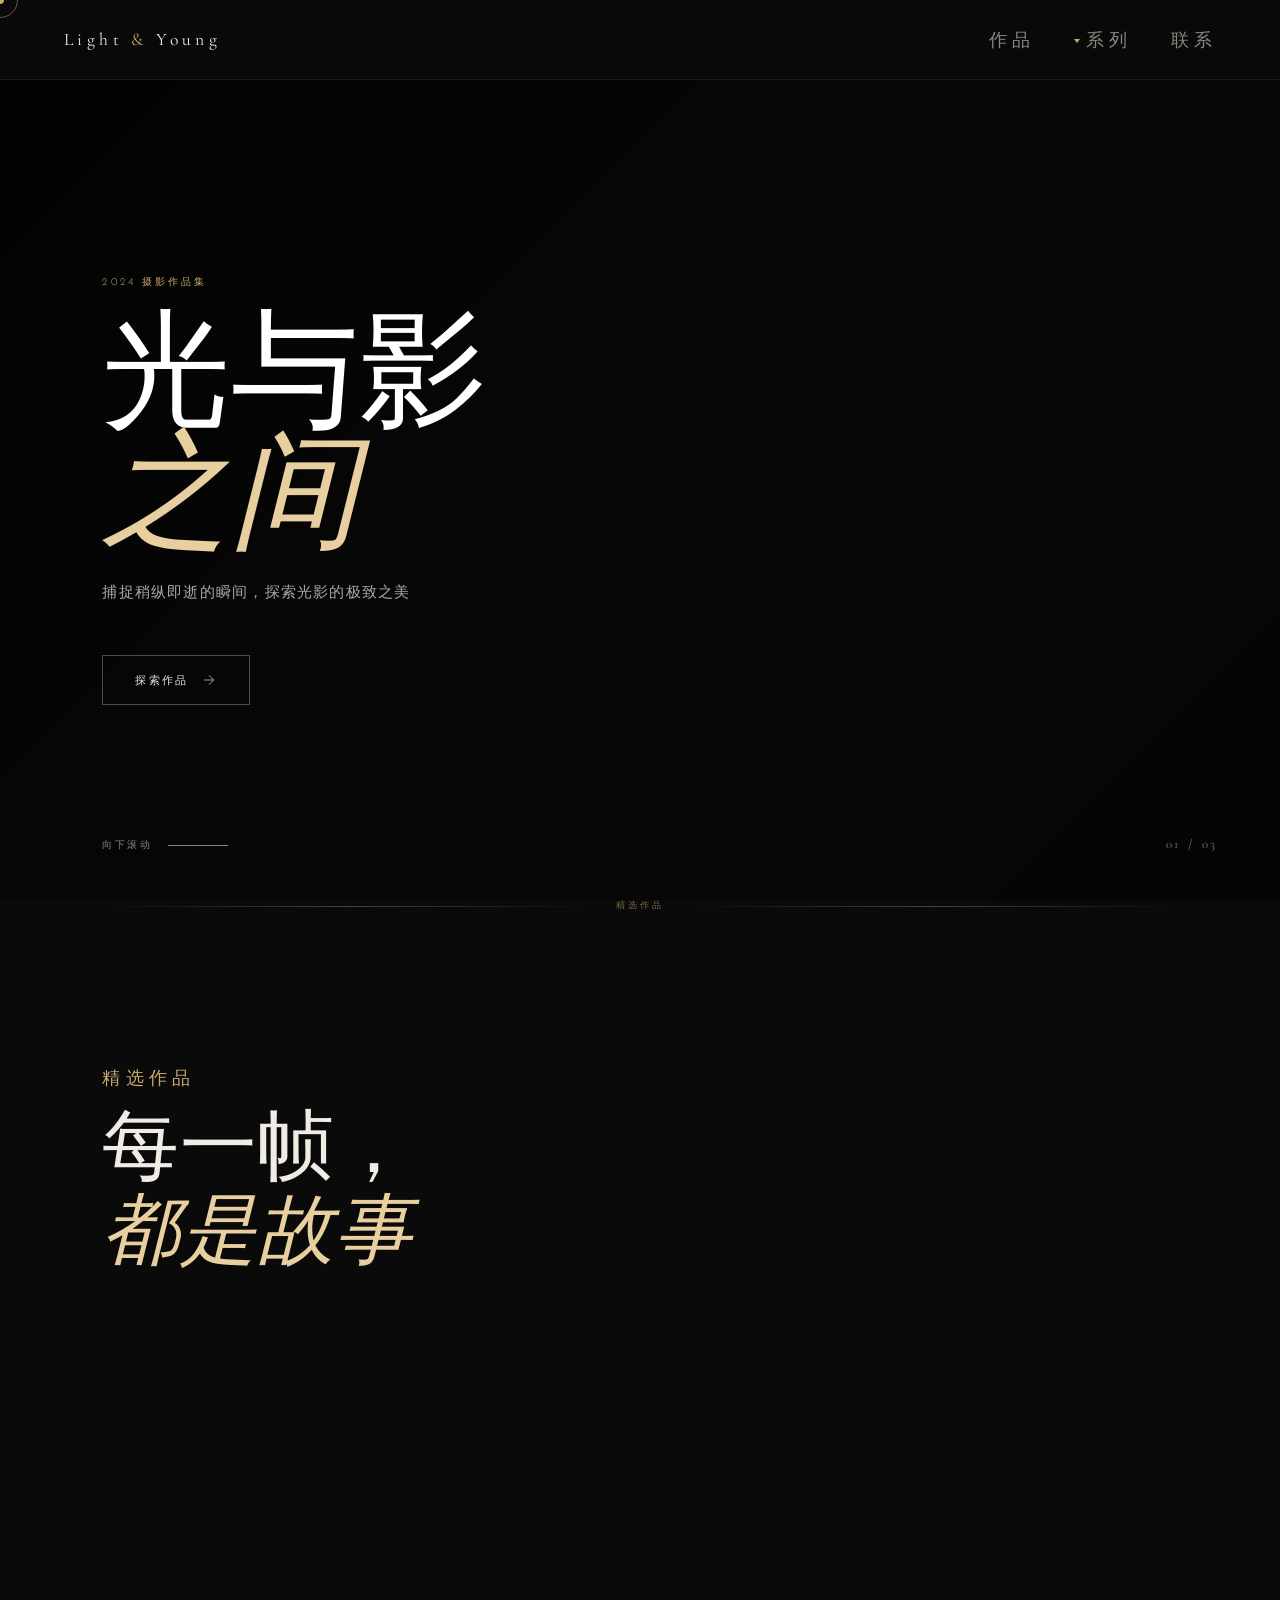
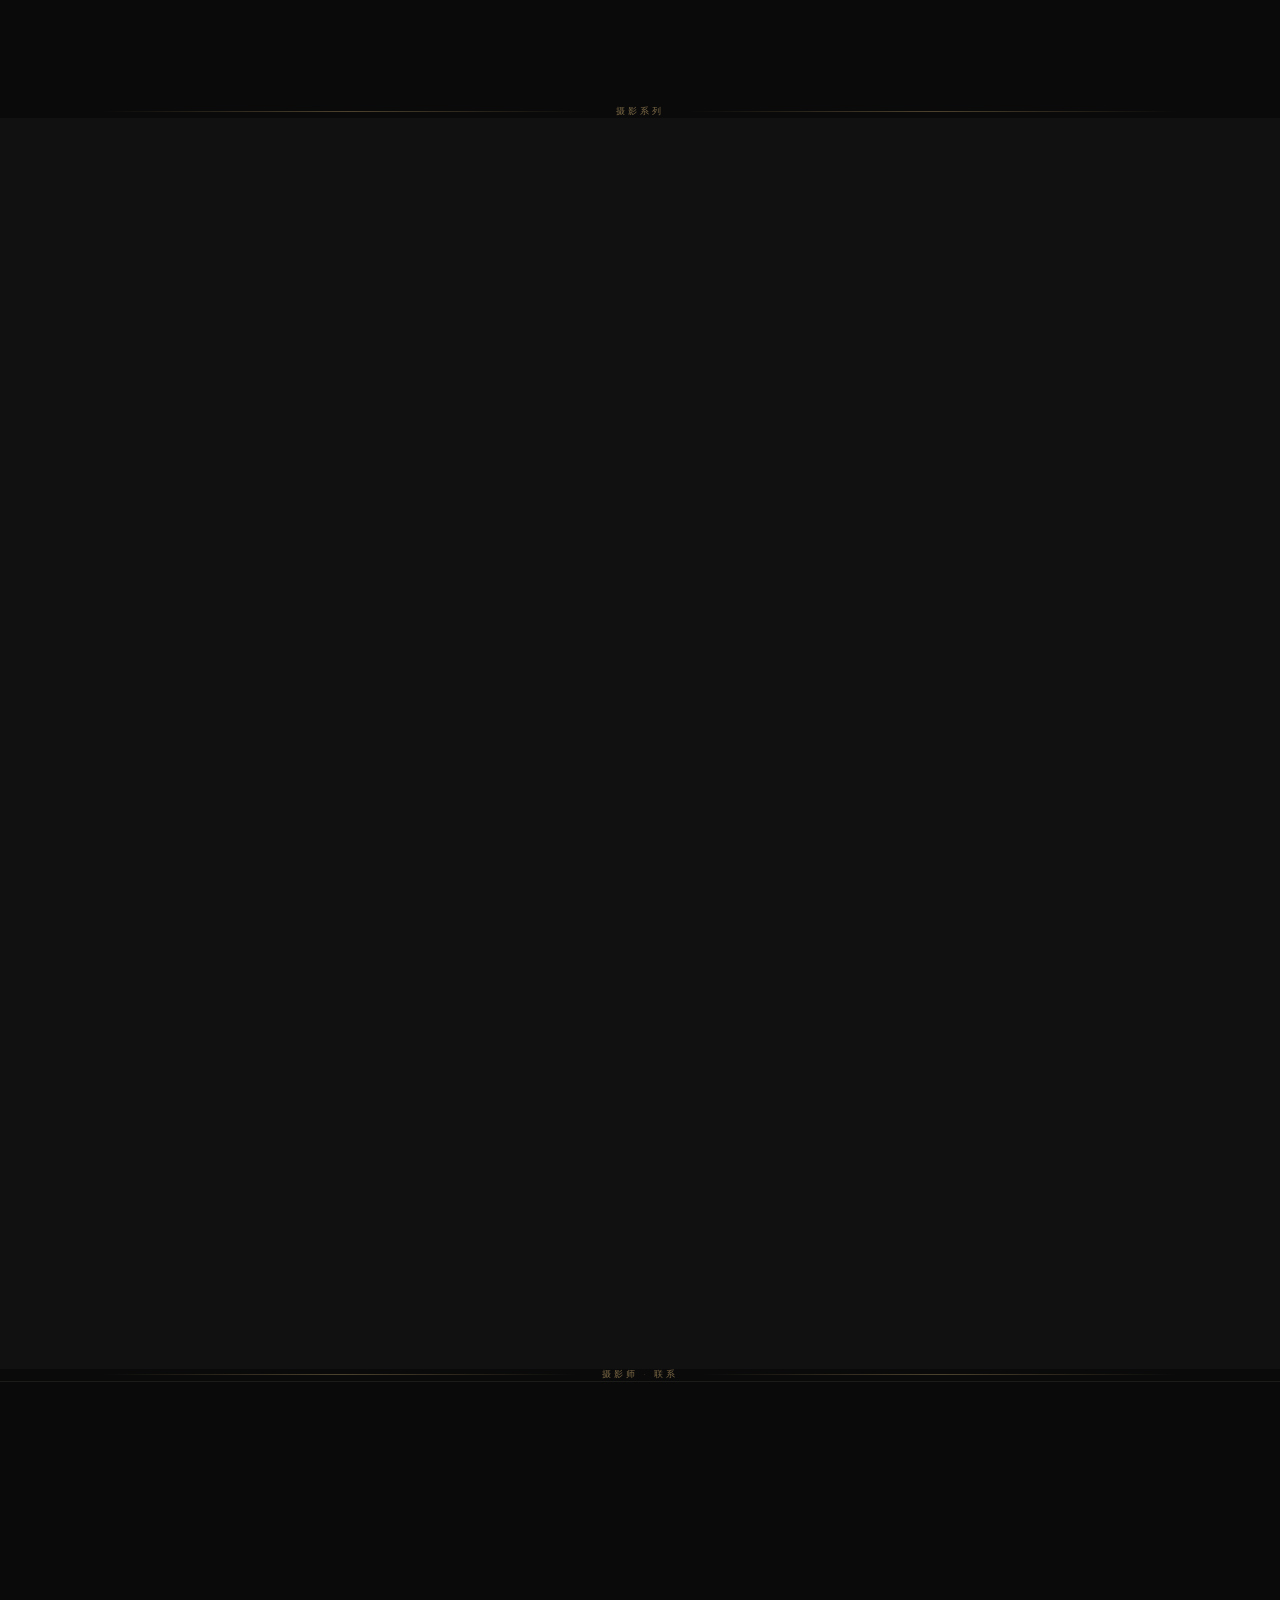
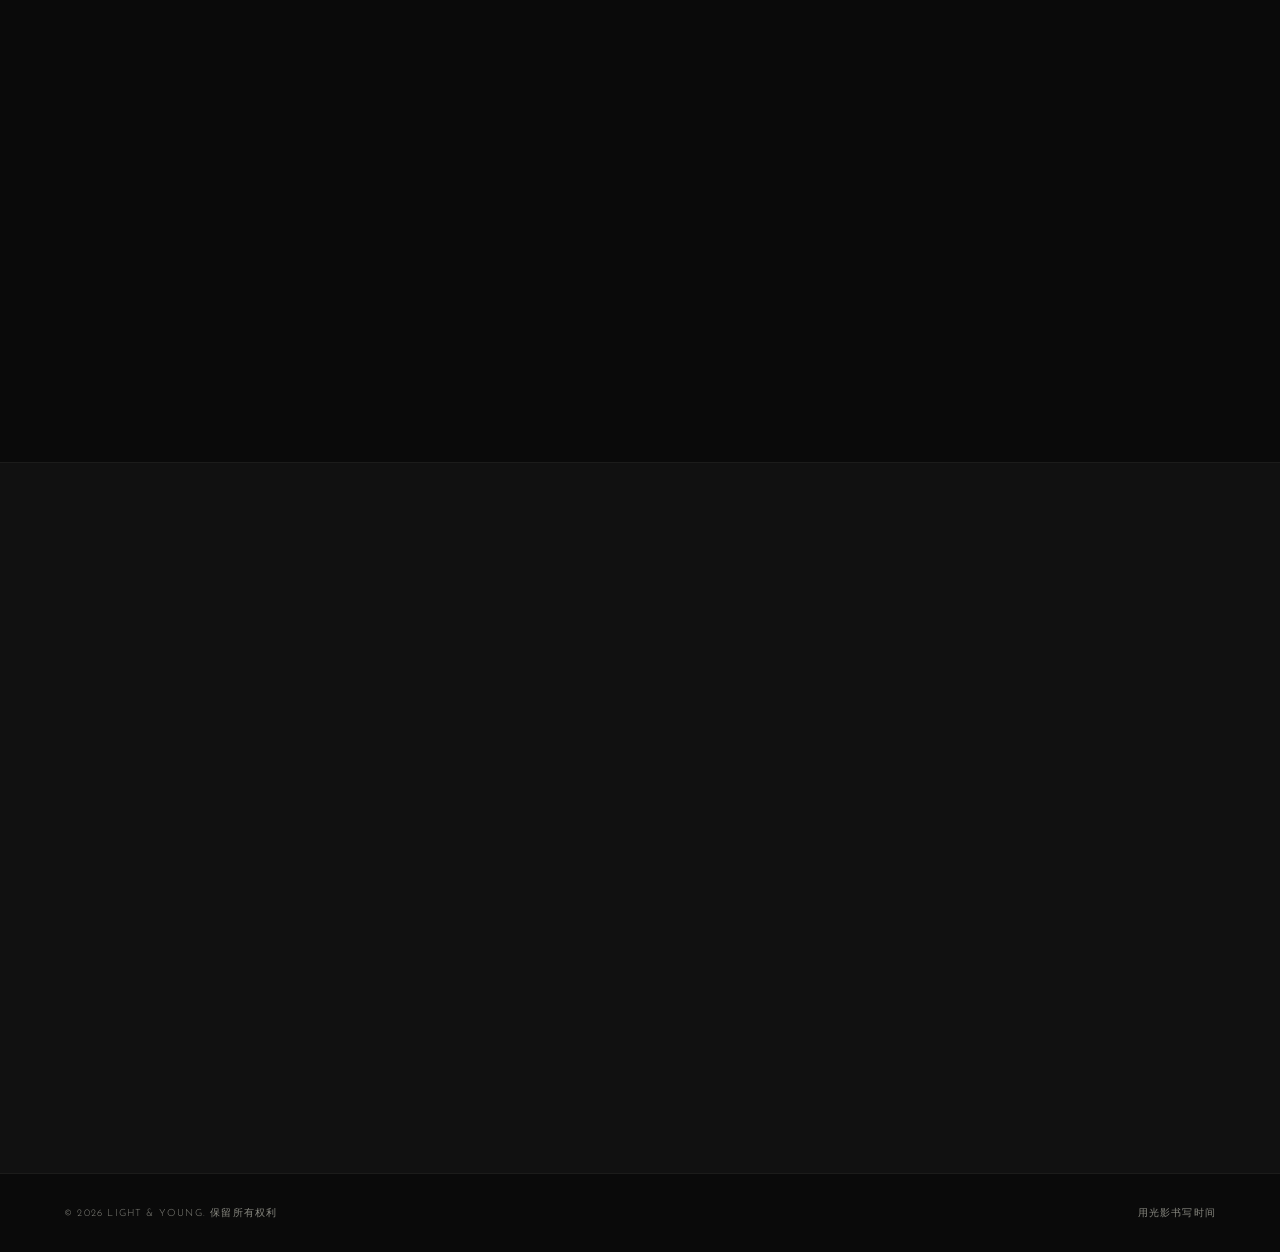
==== commit a1075984: "Add files via upload" ====
--- a/code/index.html
+++ b/code/index.html
@@ -9,7 +9,7 @@
   <link rel="preconnect" href="https://fonts.gstatic.com" crossorigin />
   <link href="https://fonts.googleapis.com/css2?family=Cormorant+Garamond:ital,wght@0,300;0,400;0,600;1,300;1,400&family=Josefin+Sans:wght@100;300;400&display=swap" rel="stylesheet" />
   <!-- Performance: preload critical assets -->
-  <link rel="preload" as="image" href="https://images.unsplash.com/photo-1469474968028-56623f02e42e?w=1800&q=85" fetchpriority="high" />
+  <link rel="preload" as="image" href="../images/首页/牡丹.jpg" fetchpriority="high" />
   <link rel="dns-prefetch" href="https://images.unsplash.com" />
 </head>
 <body>
@@ -91,67 +91,40 @@
 
       <!-- Row 1: 自然 large(2col) + 自然 small(1col) → 3 cols filled -->
       <div class="gallery-item gallery-item--large" data-category="自然">
-        <div class="gallery-img" style="background-image:url('https://images.unsplash.com/photo-1506905925346-21bda4d32df4?w=1200&q=80')"></div>
+        <div class="gallery-img" style="background-image:url('../images/首页/牡丹.jpg')"></div>
       </div>
       <div class="gallery-item" data-category="自然">
-        <div class="gallery-img" style="background-image:url('https://images.unsplash.com/photo-1441974231531-c6227db76b6e?w=800&q=80')"></div>
-      </div>
-
-      <!-- Row 2: 自然 small(1col) + 人文 large(2col) → 3 cols filled -->
+        <div class="gallery-img" style="background-image:url('../images/首页/绿芽.jpg')"></div>
+      </div>
+
+      <!-- Row 2: 人文 large(2col) + 自然 small(1col) → 3 cols filled -->
+      <div class="gallery-item gallery-item--large" data-category="人文">
+        <div class="gallery-img" style="background-image:url('../images/首页/IMG_8335_web.jpg')"></div>
+      </div>
       <div class="gallery-item" data-category="自然">
-        <div class="gallery-img" style="background-image:url('https://images.unsplash.com/photo-1469474968028-56623f02e42e?w=800&q=80')"></div>
-      </div>
-      <div class="gallery-item gallery-item--large" data-category="人文">
-        <div class="gallery-img" style="background-image:url('https://images.unsplash.com/photo-1519125323398-675f0ddb6308?w=1200&q=80')"></div>
-      </div>
-
-      <!-- Row 3: 人文 small(1col) + 人文 small(1col) + 人像 small(1col) → 3 cols filled -->
+        <div class="gallery-img" style="background-image:url('../images/首页/yeah.jpg')"></div>
+      </div>
+
+      <!-- Row 3: 萌宠 small + 萌宠 small + 萌宠 small → 3 cols filled -->
+      <div class="gallery-item" data-category="萌宠">
+        <div class="gallery-img" style="background-image:url('../images/首页/1accfa42c29cf900c348665381308ba4.jpg')"></div>
+      </div>
+      <div class="gallery-item" data-category="萌宠">
+        <div class="gallery-img" style="background-image:url('../images/首页/1ad73294045e4cc83952a8a599420d9f.jpg')"></div>
+      </div>
+      <div class="gallery-item" data-category="萌宠">
+        <div class="gallery-img" style="background-image:url('../images/首页/229260d5489f8ccf8aa65d1ceae682f6.jpg')"></div>
+      </div>
+
+      <!-- Row 4: 人文 small + 萌宠 small + 萌宠 small → 3 cols filled -->
       <div class="gallery-item" data-category="人文">
-        <div class="gallery-img" style="background-image:url('https://images.unsplash.com/photo-1477959858617-67f85cf4f1df?w=800&q=80')"></div>
-      </div>
-      <div class="gallery-item" data-category="人文">
-        <div class="gallery-img" style="background-image:url('https://images.unsplash.com/photo-1502082553048-f009c37129b9?w=800&q=80')"></div>
-      </div>
-      <div class="gallery-item" data-category="人像">
-        <div class="gallery-img" style="background-image:url('https://images.unsplash.com/photo-1531746020798-e6953c6e8e04?w=800&q=80')"></div>
-      </div>
-
-      <!-- Row 4: 人像 large(2col) + 萌宠 small(1col) → 3 cols filled -->
-      <div class="gallery-item gallery-item--large" data-category="人像">
-        <div class="gallery-img" style="background-image:url('https://images.unsplash.com/photo-1500622944204-b135684e99fd?w=1200&q=80')"></div>
-      </div>
-      <div class="gallery-item" data-category="萌宠">
-        <div class="gallery-img" style="background-image:url('https://images.unsplash.com/photo-1587300003388-59208cc962cb?w=800&q=80')"></div>
-      </div>
-
-      <!-- Row 5: 萌宠 small(1col) + 萌宠 small(1col) + 人像 small(1col) → 3 cols filled -->
-      <div class="gallery-item" data-category="萌宠">
-        <div class="gallery-img" style="background-image:url('https://images.unsplash.com/photo-1514888286974-6c03e2ca1dba?w=800&q=80')"></div>
-      </div>
-      <div class="gallery-item" data-category="人像">
-        <div class="gallery-img" style="background-image:url('https://images.unsplash.com/photo-1517841905240-472988babdf9?w=800&q=80')"></div>
-      </div>
-      <div class="gallery-item" data-category="萌宠">
-        <div class="gallery-img" style="background-image:url('https://images.unsplash.com/photo-1561037404-61cd46aa615b?w=800&q=80')"></div>
-      </div>
-
-      <!-- Row 6: 微距 small(1col) + 微距 large(2col) → 3 cols filled -->
-      <div class="gallery-item" data-category="微距">
-        <div class="gallery-img" style="background-image:url('https://images.unsplash.com/photo-1550159930-40066082a4fc?w=800&q=80')"></div>
-      </div>
-      <div class="gallery-item gallery-item--large" data-category="微距">
-        <div class="gallery-img" style="background-image:url('https://images.unsplash.com/photo-1558618666-fcd25c85cd64?w=1200&q=80')"></div>
-      </div>
-
-      <!-- Row 7: 微距 small(1col) + 微距 small(1col) + 微距 small(1col) → 3 cols filled -->
-      <div class="gallery-item" data-category="微距">
-        <div class="gallery-img" style="background-image:url('https://images.unsplash.com/photo-1502472584811-0a2f2feb8968?w=800&q=80')"></div>
-      </div>
-      <div class="gallery-item" data-category="微距">
-        <div class="gallery-img" style="background-image:url('https://images.unsplash.com/photo-1516912481808-3406841bd33c?w=800&q=80')"></div>
-      </div>
-      <div class="gallery-item" data-category="萌宠">
-        <div class="gallery-img" style="background-image:url('https://images.unsplash.com/photo-1573865526739-10659fec78a5?w=800&q=80')"></div>
+        <div class="gallery-img" style="background-image:url('../images/首页/4025388f202ac784e713b04b126da8cf_web.jpg')"></div>
+      </div>
+      <div class="gallery-item" data-category="萌宠">
+        <div class="gallery-img" style="background-image:url('../images/首页/d2c1d2d2002900daae14e052a33892f0.jpg')"></div>
+      </div>
+      <div class="gallery-item" data-category="萌宠">
+        <div class="gallery-img" style="background-image:url('../images/首页/af3aa28c5b0dafc2e52ea262f0b311f9.jpg')"></div>
       </div>
 
     </div>
@@ -170,7 +143,7 @@
     <div class="series-grid" id="seriesGrid">
       <div class="series-card reveal" data-series-category="自然">
         <a href="series-nature.html" class="series-card-link">
-          <div class="series-img" style="background-image:url('https://images.unsplash.com/photo-1506905925346-21bda4d32df4?w=800&q=80')"></div>
+          <div class="series-img" style="background-image:url('../images/自然/桃花.jpg')"></div>
           <div class="series-content">
             <span class="series-num">01</span>
             <span class="series-cat-tag">自然</span>
@@ -182,7 +155,7 @@
       </div>
       <div class="series-card reveal" data-series-category="人文">
         <a href="series-humanistic.html" class="series-card-link">
-          <div class="series-img" style="background-image:url('https://images.unsplash.com/photo-1519125323398-675f0ddb6308?w=800&q=80')"></div>
+          <div class="series-img" style="background-image:url('../images/人文/IMG_8335_web.jpg')"></div>
           <div class="series-content">
             <span class="series-num">02</span>
             <span class="series-cat-tag">人文</span>
@@ -194,7 +167,7 @@
       </div>
       <div class="series-card reveal" data-series-category="萌宠">
         <a href="series-pets.html" class="series-card-link">
-          <div class="series-img" style="background-image:url('https://images.unsplash.com/photo-1587300003388-59208cc962cb?w=800&q=80')"></div>
+          <div class="series-img" style="background-image:url('../images/萌宠/1accfa42c29cf900c348665381308ba4.jpg')"></div>
           <div class="series-content">
             <span class="series-num">03</span>
             <span class="series-cat-tag">萌宠</span>
@@ -234,10 +207,10 @@
         <h2 class="intro-name reveal">刘 扬</h2>
         <p class="intro-en reveal">Light &nbspYoung</p>
         <p class="intro-bio reveal">
-          毕业于东南大学，摄影两年，现居上海。<br>
+          东南大学，上海<br>
         </p>
         <p class="intro-bio reveal">
-          相信摄影不只是记录，更是一种沉默而有力的表达方式。
+          画面是记忆的第一载体
         </p>
         <div class="intro-contact reveal">
           <a href="liuyang151617@126.com" class="intro-email">liuyang151617@126.com</a>
--- a/code/style.css
+++ b/code/style.css
@@ -179,9 +179,9 @@
   will-change: opacity, transform;
 }
 .hero-img.active { opacity: 1; transform: scale(1); }
-.hero-img--1 { background-image: url('https://images.unsplash.com/photo-1469474968028-56623f02e42e?w=1800&q=85'); }
-.hero-img--2 { background-image: url('https://images.unsplash.com/photo-1506905925346-21bda4d32df4?w=1800&q=85'); }
-.hero-img--3 { background-image: url('https://images.unsplash.com/photo-1477959858617-67f85cf4f1df?w=1800&q=85'); }
+.hero-img--1 { background-image: url('../images/首页/牡丹.jpg'); }
+.hero-img--2 { background-image: url('../images/首页/IMG_8335_web.jpg'); }
+.hero-img--3 { background-image: url('../images/首页/绿芽.jpg'); }
 .hero::after {
   content: '';
   position: absolute; inset: 0;
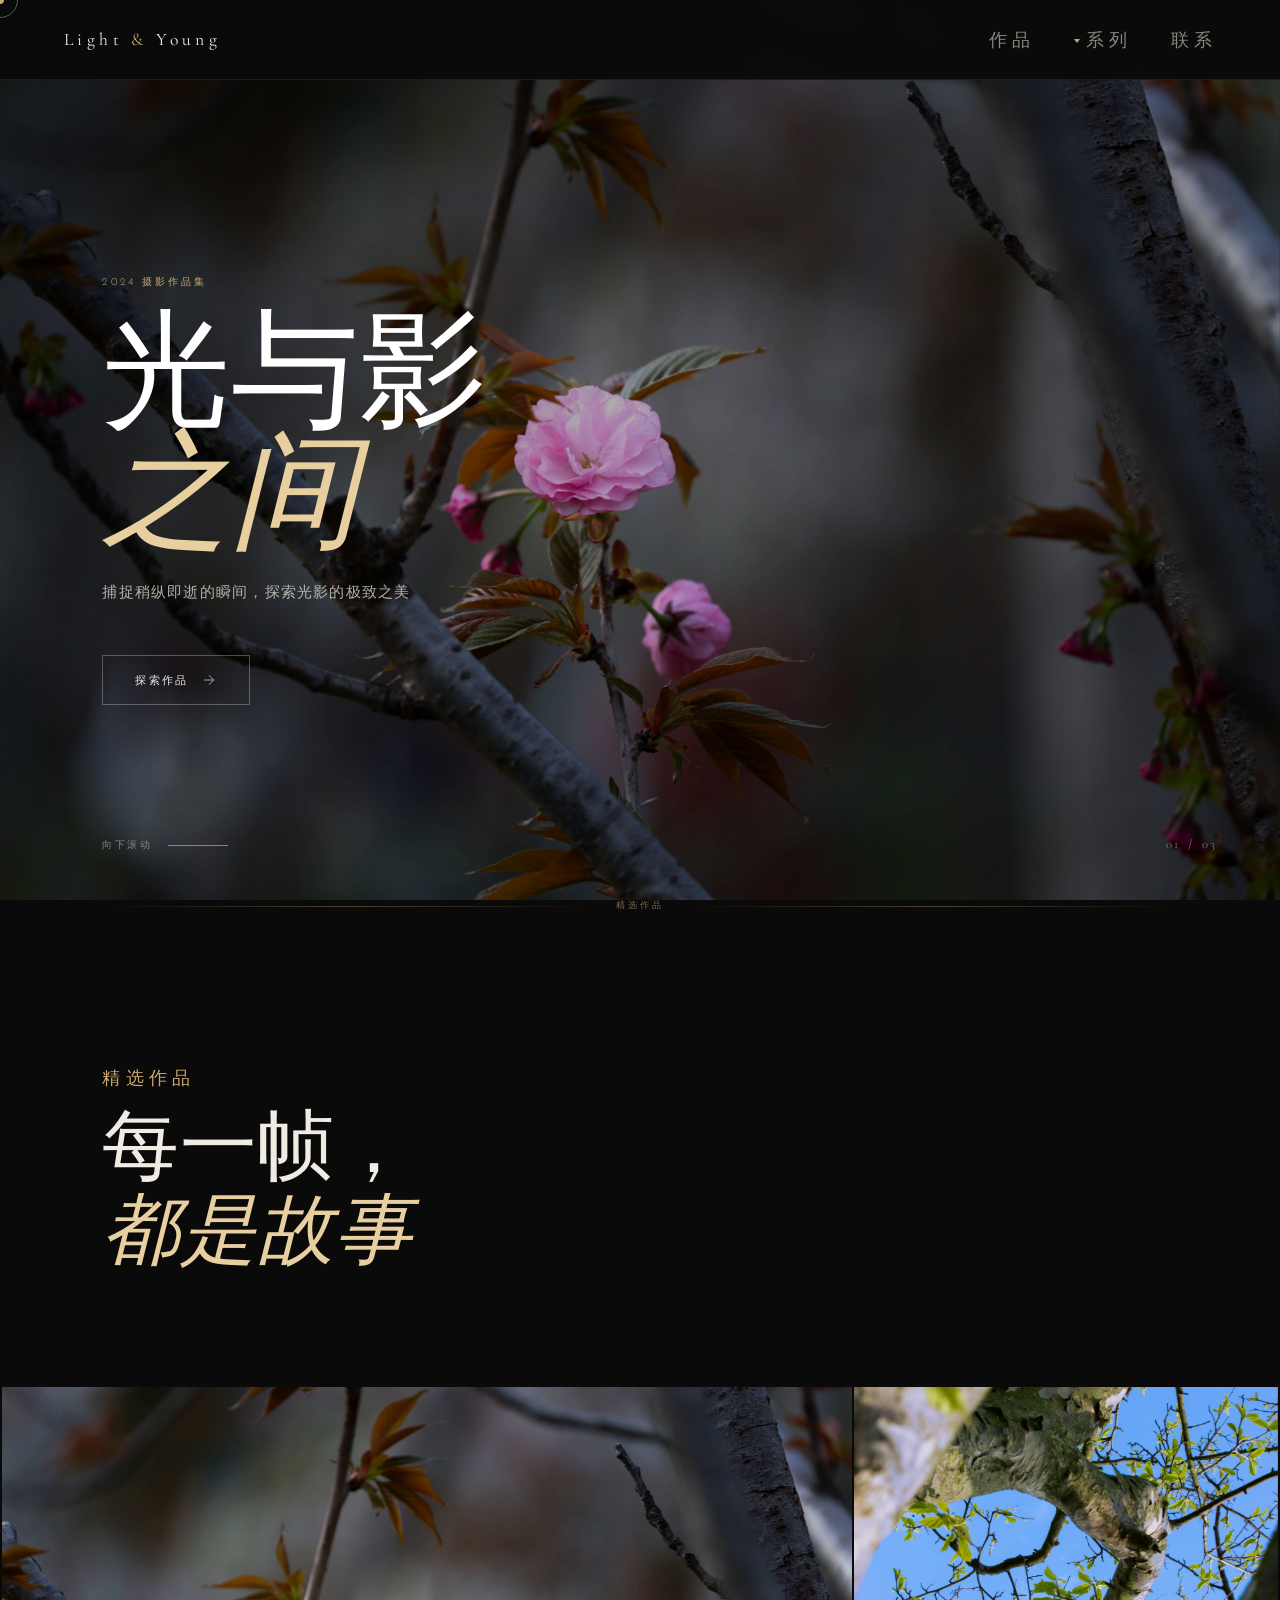
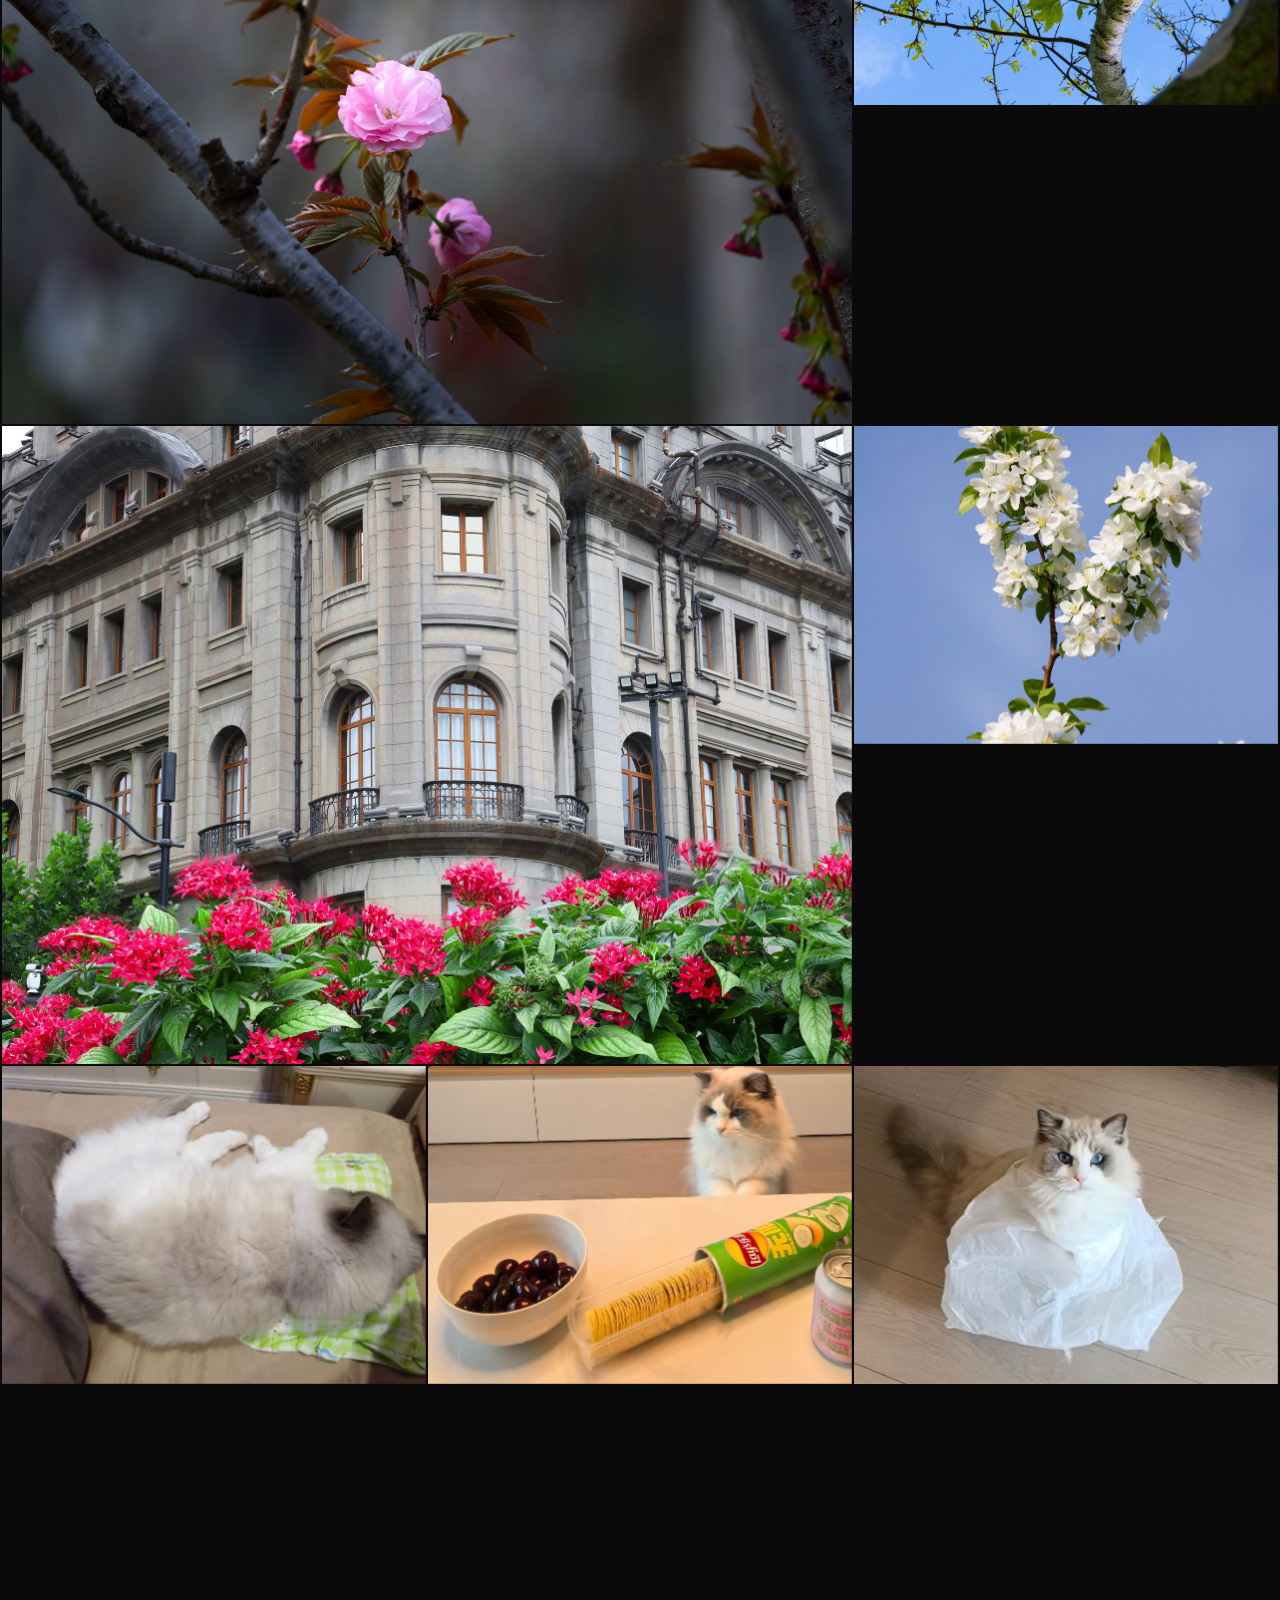
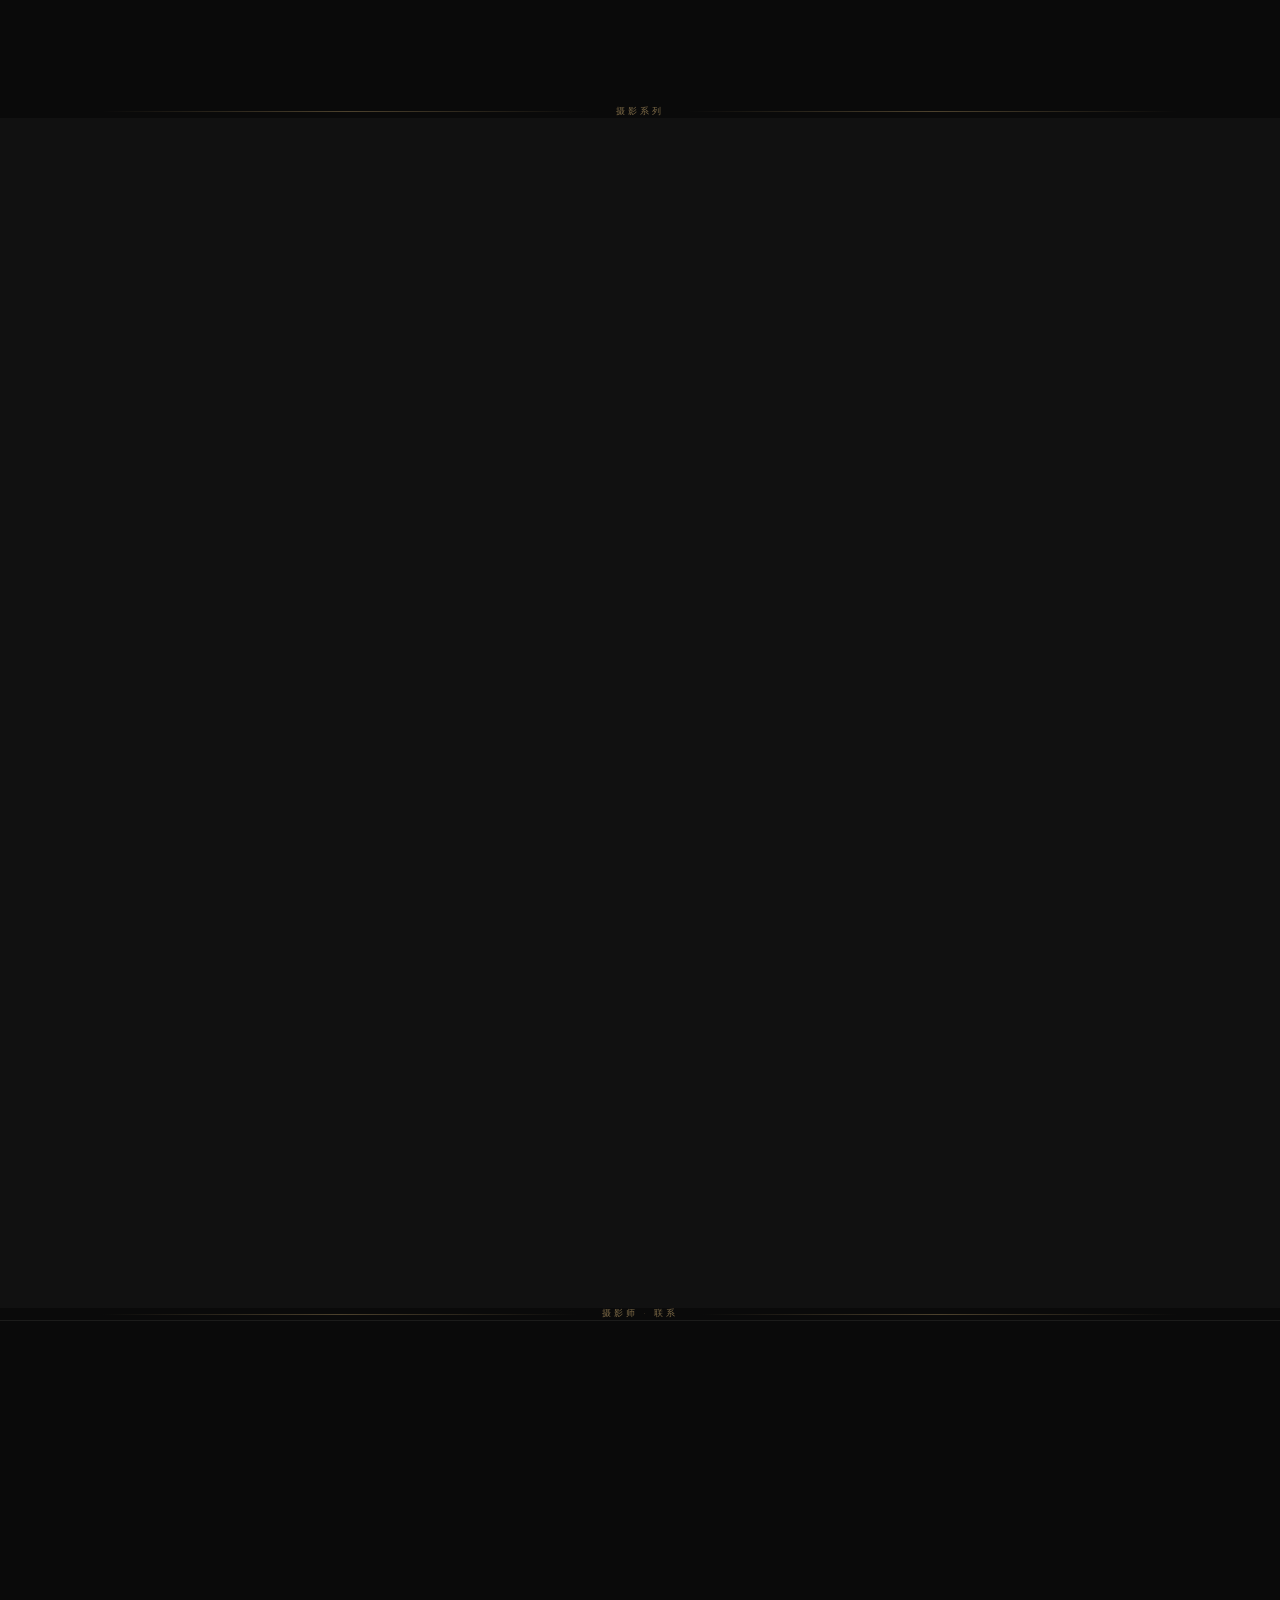
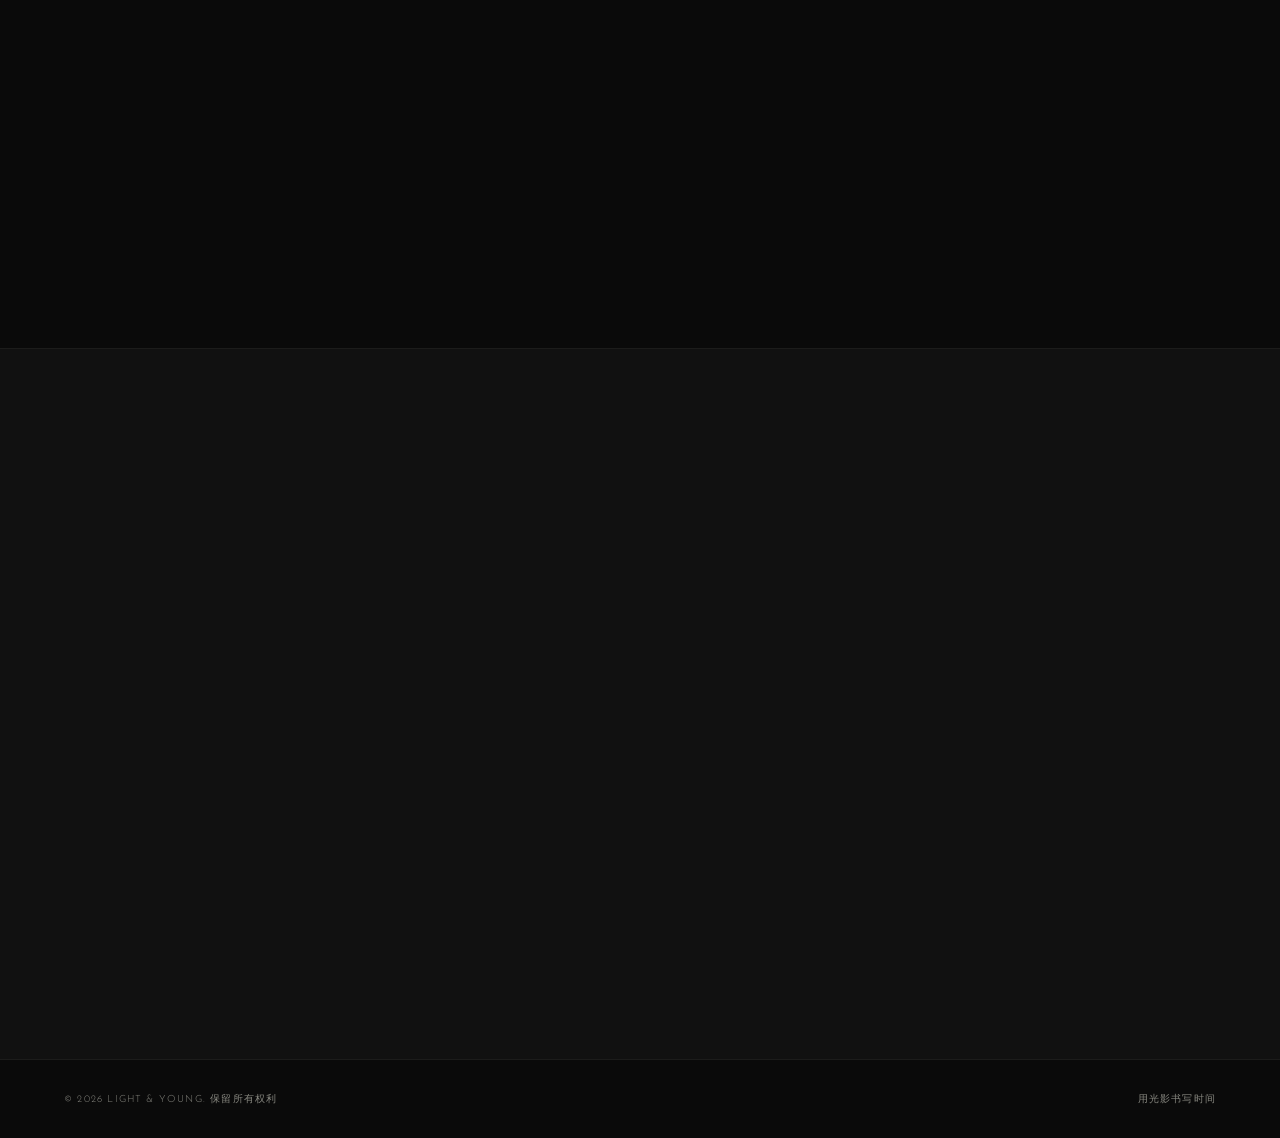
==== commit ee73cfa7: "Add files via upload" ====
--- a/code/index.html
+++ b/code/index.html
@@ -145,7 +145,6 @@
         <a href="series-nature.html" class="series-card-link">
           <div class="series-img" style="background-image:url('../images/自然/桃花.jpg')"></div>
           <div class="series-content">
-            <span class="series-num">01</span>
             <span class="series-cat-tag">自然</span>
             
             <p>深入高原腹地，记录山脉在晨昏之间的光影变幻与生命律动。</p>
@@ -157,7 +156,6 @@
         <a href="series-humanistic.html" class="series-card-link">
           <div class="series-img" style="background-image:url('../images/人文/IMG_8335_web.jpg')"></div>
           <div class="series-content">
-            <span class="series-num">02</span>
             <span class="series-cat-tag">人文</span>
             
             <p>在喧嚣之中寻找寂静，记录都市中孤独的诗意瞬间。</p>
@@ -169,7 +167,6 @@
         <a href="series-pets.html" class="series-card-link">
           <div class="series-img" style="background-image:url('../images/萌宠/1accfa42c29cf900c348665381308ba4.jpg')"></div>
           <div class="series-content">
-            <span class="series-num">03</span>
             <span class="series-cat-tag">萌宠</span>
             
             <p>用镜头记录毛茸茸的温柔瞬间，那些无声的陪伴与纯粹的眼神。</p>
@@ -181,7 +178,6 @@
         <a href="series-macro.html" class="series-card-link">
           <div class="series-img" style="background-image:url('https://images.unsplash.com/photo-1558618666-fcd25c85cd64?w=800&q=80')"></div>
           <div class="series-content">
-            <span class="series-num">04</span>
             <span class="series-cat-tag">微距</span>
             
             <p>极近之处，别有天地。在毫厘之间发现肉眼难觅的纹理与色彩之美。</p>
@@ -204,13 +200,21 @@
       </div>
       <div class="intro-content">
         <p class="section-label reveal">摄影师简介</p>
-        <h2 class="intro-name reveal">刘 扬</h2>
-        <p class="intro-en reveal">Light &nbspYoung</p>
+        <h2 class="intro-name reveal">
+          <span class="intro-name-col">
+            <span class="intro-zh">刘</span>
+            <span class="intro-en">Light</span>
+          </span>
+          <span class="intro-name-col">
+            <span class="intro-zh">扬</span>
+            <span class="intro-en">Young</span>
+          </span>
+        </h2>
         <p class="intro-bio reveal">
           东南大学，上海<br>
         </p>
         <p class="intro-bio reveal">
-          画面是记忆的第一载体
+          画面是回忆的第一载体
         </p>
         <div class="intro-contact reveal">
           <a href="liuyang151617@126.com" class="intro-email">liuyang151617@126.com</a>
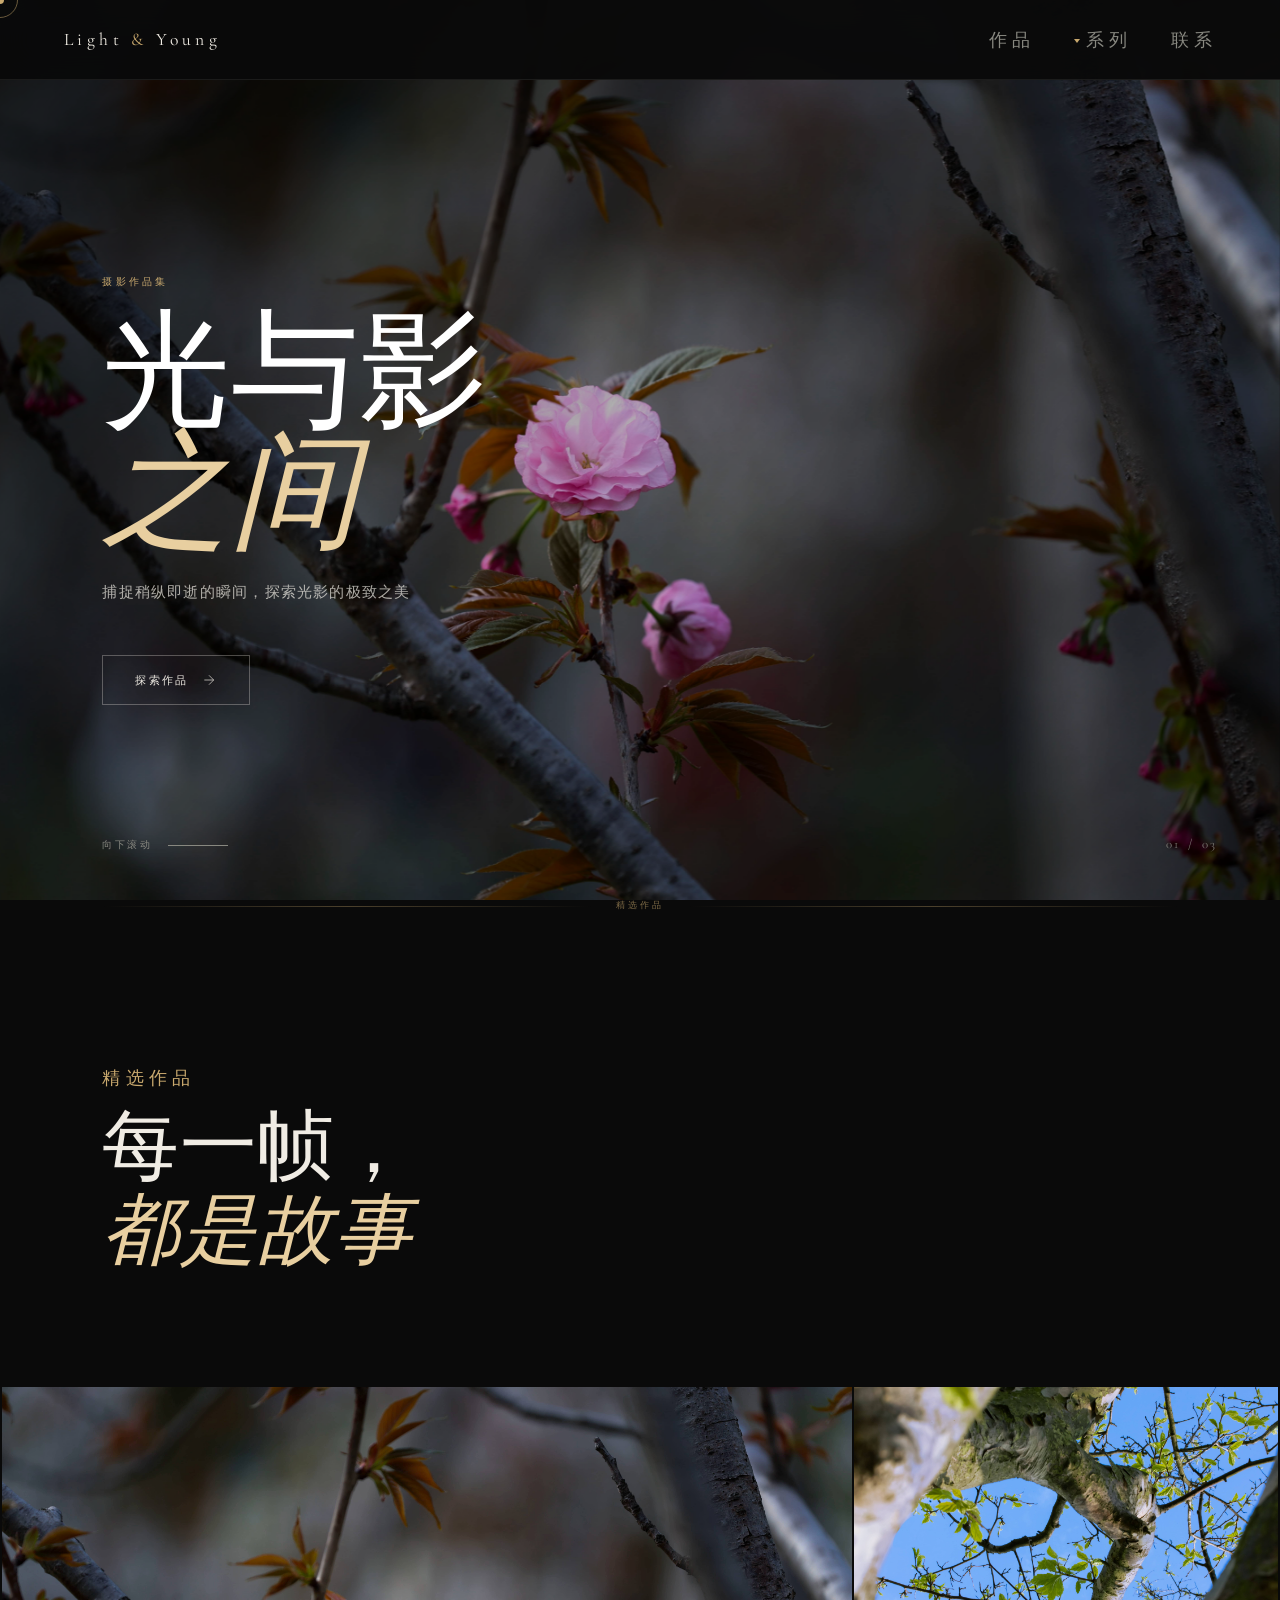
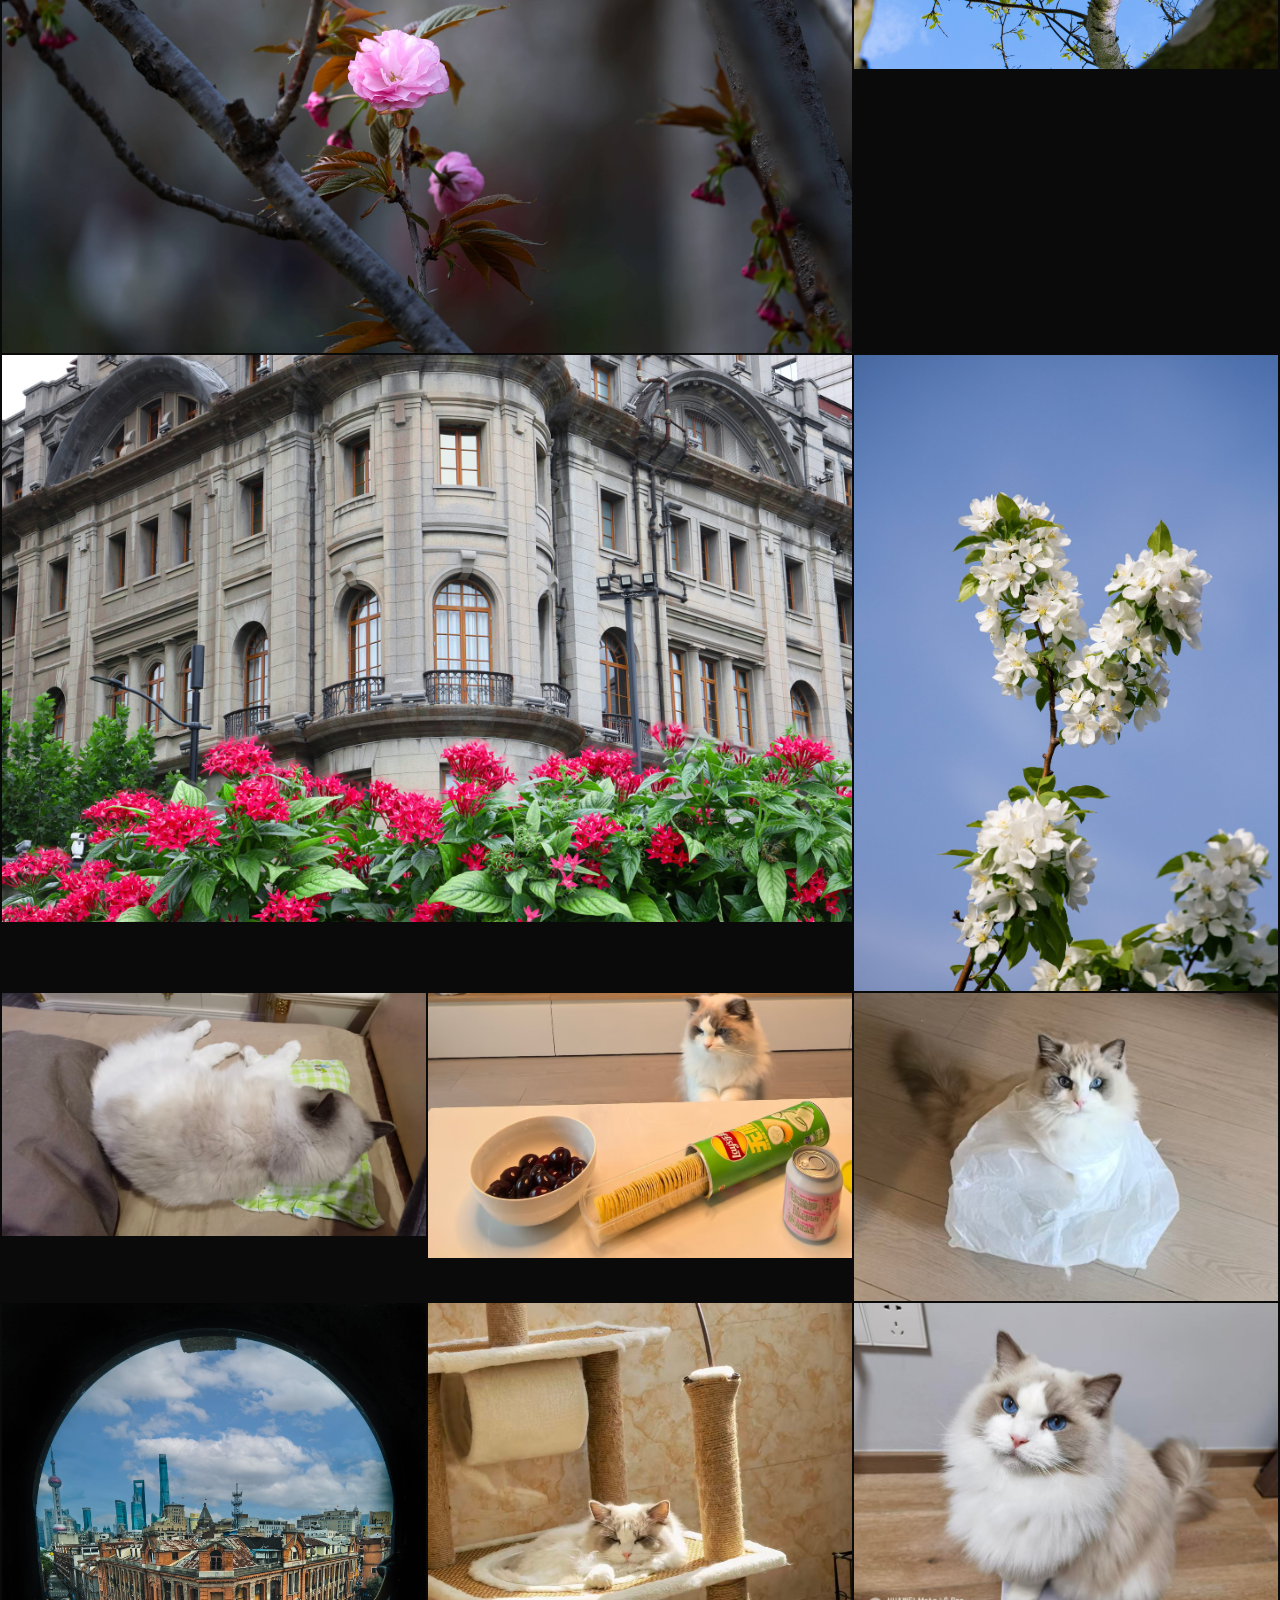
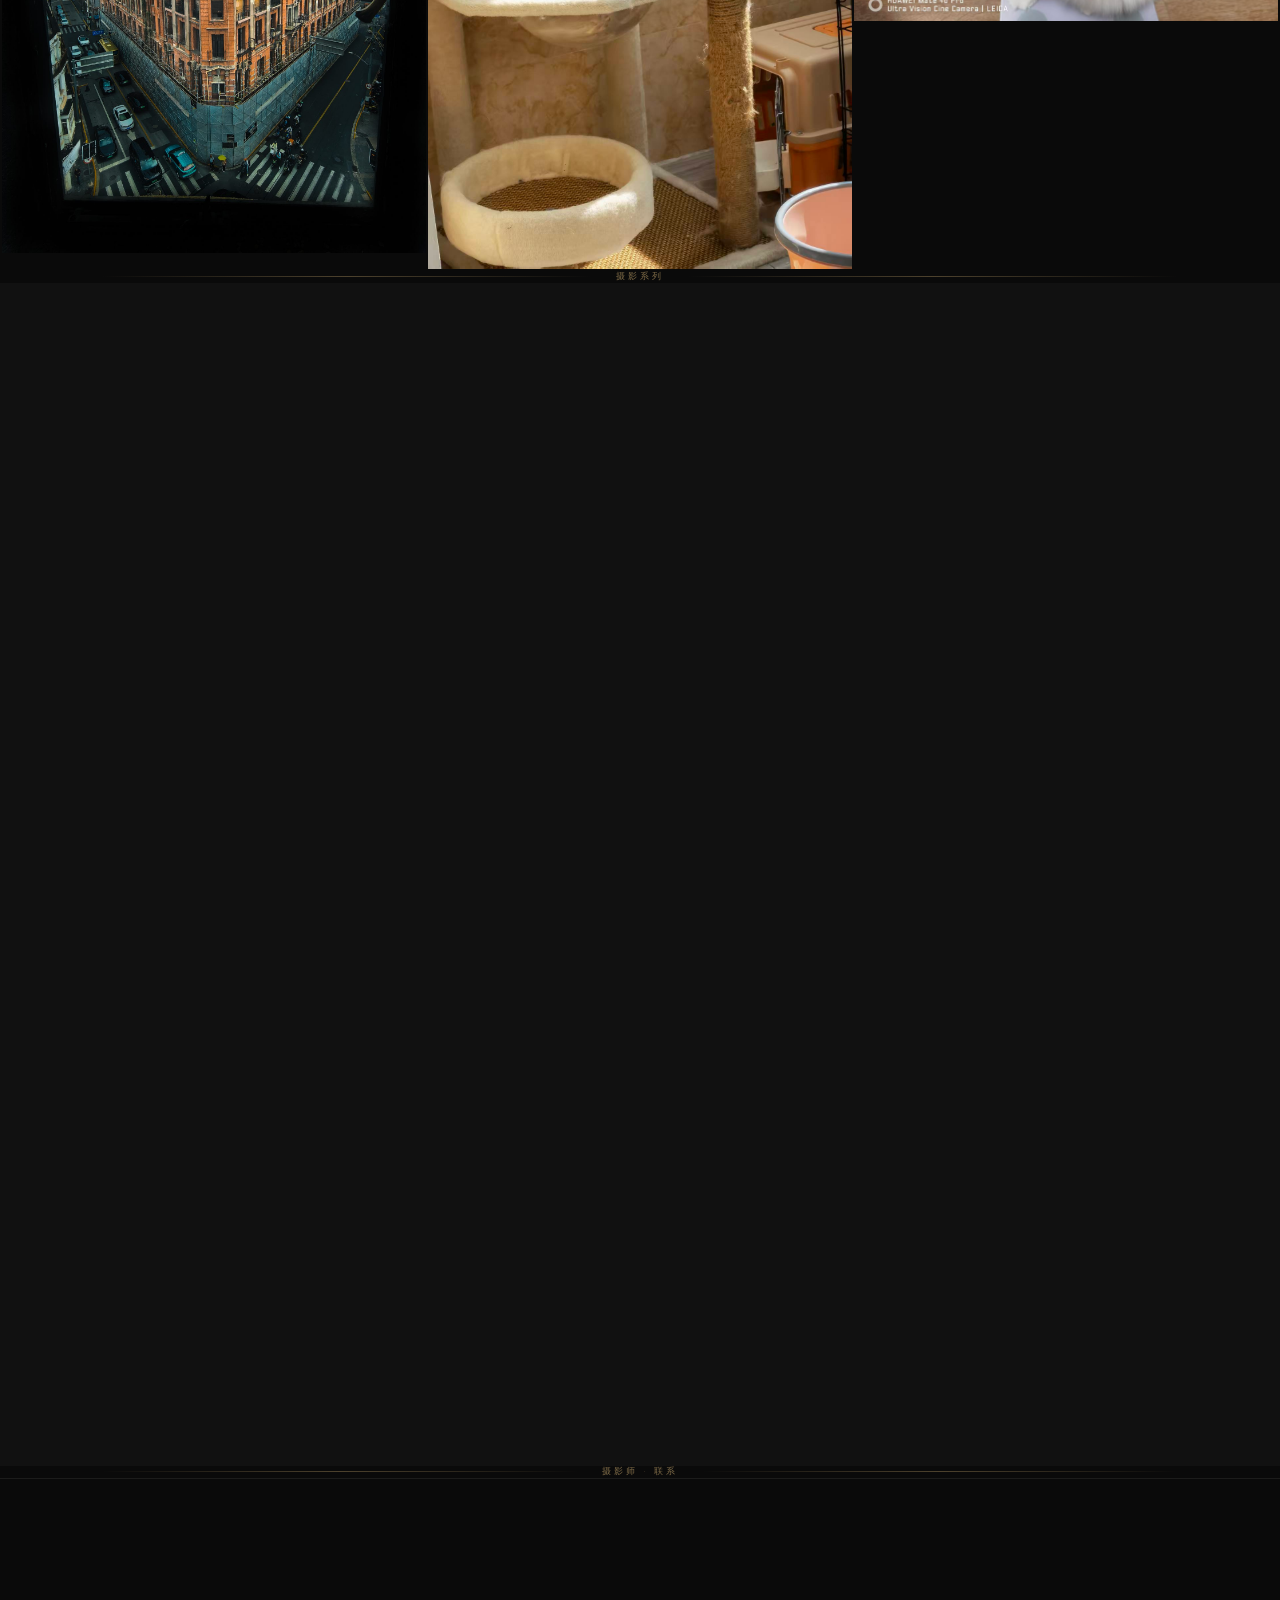
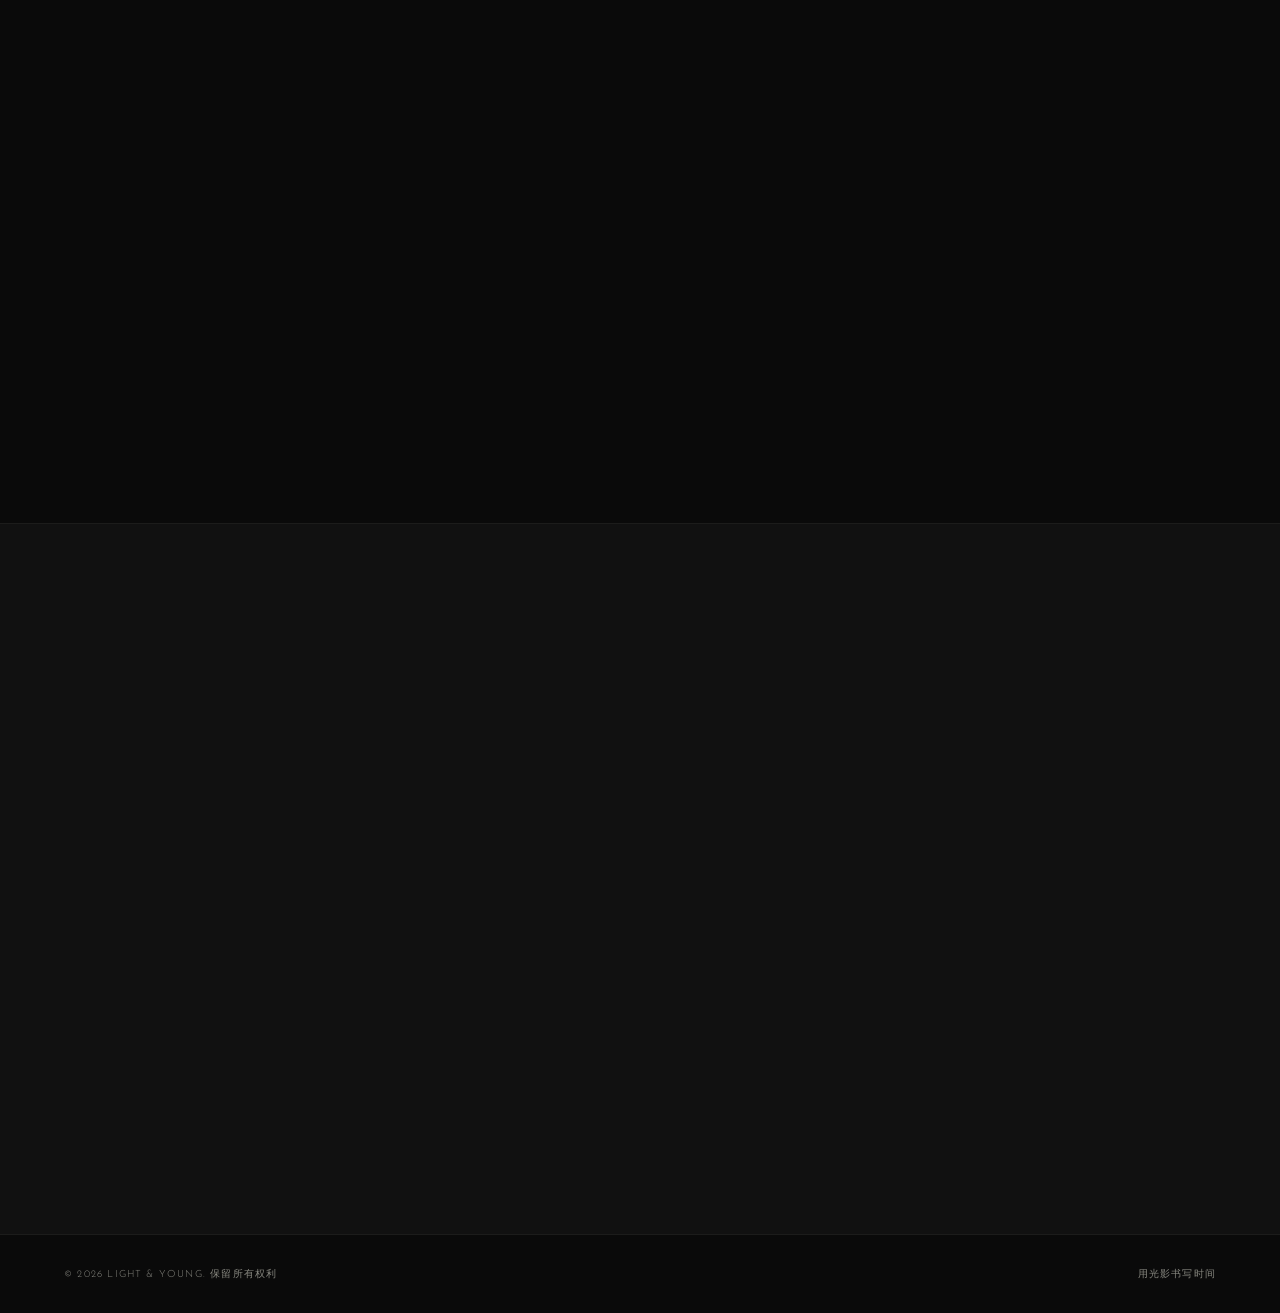
==== commit 3cbbc671: "Add files via upload" ====
--- a/code/index.html
+++ b/code/index.html
@@ -37,7 +37,7 @@
           <a href="series-nature.html">自然</a>
           <a href="series-humanistic.html">人文</a>
           <a href="series-pets.html">萌宠</a>
-          <a href="series-macro.html">微距</a>
+          <a href="series-food.html">美食</a>
         </div>
       </div>
       <a href="#photographer-intro" class="nav-link">联系</a>
@@ -55,7 +55,7 @@
       <div class="hero-img hero-img--3"></div>
     </div>
     <div class="hero-content">
-      <p class="hero-eyebrow reveal">2024 摄影作品集</p>
+      <p class="hero-eyebrow reveal">摄影作品集</p>
       <h1 class="hero-title reveal">
         <span>光与影</span>
         <em>之间</em>
@@ -87,44 +87,45 @@
       <h2 class="section-title reveal">每一帧，<br><em>都是故事</em></h2>
     </div>
 
-    <div class="gallery" id="gallery">
+    <!-- gallery--natural: 图片按原始比例完整显示，不裁切（行高不对齐是有意为之） -->
+    <div class="gallery gallery--natural" id="gallery">
 
       <!-- Row 1: 自然 large(2col) + 自然 small(1col) → 3 cols filled -->
       <div class="gallery-item gallery-item--large" data-category="自然">
-        <div class="gallery-img" style="background-image:url('../images/首页/牡丹.jpg')"></div>
+        <img class="gallery-img" src="../images/首页/牡丹.jpg" alt="牡丹" loading="lazy">
       </div>
       <div class="gallery-item" data-category="自然">
-        <div class="gallery-img" style="background-image:url('../images/首页/绿芽.jpg')"></div>
+        <img class="gallery-img" src="../images/首页/绿芽.jpg" alt="绿芽" loading="lazy">
       </div>
 
       <!-- Row 2: 人文 large(2col) + 自然 small(1col) → 3 cols filled -->
       <div class="gallery-item gallery-item--large" data-category="人文">
-        <div class="gallery-img" style="background-image:url('../images/首页/IMG_8335_web.jpg')"></div>
+        <img class="gallery-img" src="../images/首页/IMG_8335_web.jpg" alt="人文" loading="lazy">
       </div>
       <div class="gallery-item" data-category="自然">
-        <div class="gallery-img" style="background-image:url('../images/首页/yeah.jpg')"></div>
+        <img class="gallery-img" src="../images/首页/yeah.jpg" alt="自然" loading="lazy">
       </div>
 
       <!-- Row 3: 萌宠 small + 萌宠 small + 萌宠 small → 3 cols filled -->
       <div class="gallery-item" data-category="萌宠">
-        <div class="gallery-img" style="background-image:url('../images/首页/1accfa42c29cf900c348665381308ba4.jpg')"></div>
-      </div>
-      <div class="gallery-item" data-category="萌宠">
-        <div class="gallery-img" style="background-image:url('../images/首页/1ad73294045e4cc83952a8a599420d9f.jpg')"></div>
-      </div>
-      <div class="gallery-item" data-category="萌宠">
-        <div class="gallery-img" style="background-image:url('../images/首页/229260d5489f8ccf8aa65d1ceae682f6.jpg')"></div>
+        <img class="gallery-img" src="../images/首页/1accfa42c29cf900c348665381308ba4.jpg" alt="萌宠" loading="lazy">
+      </div>
+      <div class="gallery-item" data-category="萌宠">
+        <img class="gallery-img" src="../images/萌宠/1ad73294045e4cc83952a8a599420d9f.jpg" alt="萌宠" loading="lazy">
+      </div>
+      <div class="gallery-item" data-category="萌宠">
+        <img class="gallery-img" src="../images/萌宠/229260d5489f8ccf8aa65d1ceae682f6.jpg" alt="萌宠" loading="lazy">
       </div>
 
       <!-- Row 4: 人文 small + 萌宠 small + 萌宠 small → 3 cols filled -->
       <div class="gallery-item" data-category="人文">
-        <div class="gallery-img" style="background-image:url('../images/首页/4025388f202ac784e713b04b126da8cf_web.jpg')"></div>
-      </div>
-      <div class="gallery-item" data-category="萌宠">
-        <div class="gallery-img" style="background-image:url('../images/首页/d2c1d2d2002900daae14e052a33892f0.jpg')"></div>
-      </div>
-      <div class="gallery-item" data-category="萌宠">
-        <div class="gallery-img" style="background-image:url('../images/首页/af3aa28c5b0dafc2e52ea262f0b311f9.jpg')"></div>
+        <img class="gallery-img" src="../images/首页/4025388f202ac784e713b04b126da8cf_web.jpg" alt="人文" loading="lazy">
+      </div>
+      <div class="gallery-item" data-category="萌宠">
+        <img class="gallery-img" src="../images/萌宠/d2c1d2d2002900daae14e052a33892f0.jpg" alt="萌宠" loading="lazy">
+      </div>
+      <div class="gallery-item" data-category="萌宠">
+        <img class="gallery-img" src="../images/首页/af3aa28c5b0dafc2e52ea262f0b311f9.jpg" alt="萌宠" loading="lazy">
       </div>
 
     </div>
@@ -147,40 +148,40 @@
           <div class="series-content">
             <span class="series-cat-tag">自然</span>
             
-            <p>深入高原腹地，记录山脉在晨昏之间的光影变幻与生命律动。</p>
+            <p>揽山川清趣，观云物天容</p>
             <span class="series-link">进入系列 →</span>
           </div>
         </a>
       </div>
       <div class="series-card reveal" data-series-category="人文">
         <a href="series-humanistic.html" class="series-card-link">
-          <div class="series-img" style="background-image:url('../images/人文/IMG_8335_web.jpg')"></div>
+          <div class="series-img" style="background-image:url('../images/人文/IMG_8210_web.jpg')"></div>
           <div class="series-content">
             <span class="series-cat-tag">人文</span>
             
-            <p>在喧嚣之中寻找寂静，记录都市中孤独的诗意瞬间。</p>
+            <p>阅人间烟火，载岁月尘痕</p>
             <span class="series-link">进入系列 →</span>
           </div>
         </a>
       </div>
       <div class="series-card reveal" data-series-category="萌宠">
         <a href="series-pets.html" class="series-card-link">
-          <div class="series-img" style="background-image:url('../images/萌宠/1accfa42c29cf900c348665381308ba4.jpg')"></div>
+          <div class="series-img" style="background-image:url('../images/萌宠/a2e67a69957c7858efe4cce7821eb934.jpg')"></div>
           <div class="series-content">
             <span class="series-cat-tag">萌宠</span>
             
-            <p>用镜头记录毛茸茸的温柔瞬间，那些无声的陪伴与纯粹的眼神。</p>
-            <span class="series-link">进入系列 →</span>
-          </div>
-        </a>
-      </div>
-      <div class="series-card reveal" data-series-category="微距">
-        <a href="series-macro.html" class="series-card-link">
-          <div class="series-img" style="background-image:url('https://images.unsplash.com/photo-1558618666-fcd25c85cd64?w=800&q=80')"></div>
-          <div class="series-content">
-            <span class="series-cat-tag">微距</span>
-            
-            <p>极近之处，别有天地。在毫厘之间发现肉眼难觅的纹理与色彩之美。</p>
+            <p>拾生灵憨态，存一隅温良</p>
+            <span class="series-link">进入系列 →</span>
+          </div>
+        </a>
+      </div>
+      <div class="series-card reveal" data-series-category="美食">
+        <a href="series-food.html" class="series-card-link">
+          <div class="series-img" style="background-image:url('../images/美食/59eee179dad1de552eef64a24c1b66b2_web.jpg')"></div>
+          <div class="series-content">
+            <span class="series-cat-tag">美食</span>
+            
+            <p>品人间滋味，留烟火清欢</p>
             <span class="series-link">进入系列 →</span>
           </div>
         </a>
@@ -218,7 +219,6 @@
         </p>
         <div class="intro-contact reveal">
           <a href="liuyang151617@126.com" class="intro-email">liuyang151617@126.com</a>
-          <p>17316448086</p>
         </div>
       </div>
     </div>
--- a/code/style.css
+++ b/code/style.css
@@ -310,8 +310,11 @@
   aspect-ratio: 4/3;
   cursor: pointer;
 }
-.gallery-item--large { grid-column: span 2; }
-.gallery-item--wide { grid-column: span 2; }
+.gallery-item--large,
+.gallery-item--wide {
+  grid-column: span 2;
+  aspect-ratio: 8/3;
+}
 .gallery-img {
   width: 100%; height: 100%;
   background-size: cover;
@@ -320,6 +323,29 @@
   will-change: transform;
 }
 .gallery-item:hover .gallery-img { transform: scale(1.06); }
+
+/* ---- Gallery: 自然比例变体（不裁切） ----
+   图片按原始比例完整展示，因此每行高度不一致；这是刻意的取舍。 */
+.gallery--natural { align-items: start; }
+.gallery--natural .gallery-item,
+.gallery--natural .gallery-item--large,
+.gallery--natural .gallery-item--wide {
+  aspect-ratio: auto;
+  overflow: visible;
+}
+.gallery--natural .gallery-img {
+  display: block;
+  width: 100%;
+  height: auto;
+  object-fit: contain;
+  will-change: auto;
+  transition: opacity 0.5s var(--ease-out-expo);
+}
+/* hover 不再放大（放大会重新裁切），改为轻微变暗 */
+.gallery--natural .gallery-item:hover .gallery-img {
+  transform: none;
+  opacity: 0.85;
+}
 .gallery-overlay {
   display: none;
 }
@@ -350,7 +376,7 @@
 .series .section-header { padding-bottom: 3rem; }
 .series-grid {
   display: grid;
-  grid-template-columns: repeat(5, 1fr);
+  grid-template-columns: repeat(4, 1fr);
   gap: 1px;
   margin: 0 0 2px;
 }
@@ -373,16 +399,6 @@
   flex: 1;
   border-top: 1px solid var(--border);
 }
-.series-num {
-  display: block;
-  font-family: var(--font-display);
-  font-size: 3rem; font-weight: 300;
-  color: var(--border);
-  line-height: 1;
-  margin-bottom: 0.8rem;
-  transition: color 0.4s;
-}
-.series-card:hover .series-num { color: rgba(201,169,110,0.2); }
 .series-content h3 {
   font-family: var(--font-display);
   font-size: 1.5rem; font-weight: 400;
@@ -589,7 +605,7 @@
   .gallery { grid-template-columns: repeat(2, 1fr); }
   .gallery-item--large { grid-column: span 2; }
   .gallery-item--wide { grid-column: span 2; }
-  .series-grid { grid-template-columns: repeat(3, 1fr); }
+  .series-grid { grid-template-columns: repeat(2, 1fr); }
   .stats-grid { grid-template-columns: repeat(2, 1fr); gap: 3rem; }
 }
 
@@ -633,7 +649,10 @@
   /* Gallery */
   .gallery { grid-template-columns: 1fr; }
   .gallery-item--large,
-  .gallery-item--wide { grid-column: span 1; }
+  .gallery-item--wide {
+    grid-column: span 1;
+    aspect-ratio: 4/3;
+  }
   .gallery-info { opacity: 1; transform: translateY(0); }
   .gallery-overlay { opacity: 1; }
 
@@ -789,12 +808,11 @@
 }
 .series-cat-tag {
   display: inline-block;
-  font-size: 0.55rem;
-  letter-spacing: 0.25em;
-  text-transform: uppercase;
-  color: var(--accent);
-  border: 1px solid rgba(201,169,110,0.4);
-  padding: 0.25rem 0.7rem;
+  font-family: var(--font-display);
+  font-size: 1.75rem;
+  font-weight: 600;
+  letter-spacing: 0.2em;
+  color: var(--accent);
   margin-bottom: 0.8rem;
 }
 
@@ -829,11 +847,22 @@
   z-index: -1;
 }
 .intro-name {
+  display: flex;
+  align-items: flex-start;
+  gap: clamp(1.5rem, 4vw, 3rem);
+  margin-bottom: 2rem;
+}
+.intro-name-col {
+  display: flex;
+  flex-direction: column;
+  align-items: flex-start;
+  gap: 0.4rem;
+}
+.intro-zh {
   font-family: var(--font-display);
   font-size: clamp(2.2rem, 5vw, 3.8rem);
   font-weight: 300;
-  letter-spacing: 0.3em;
-  margin-bottom: 0.3rem;
+  line-height: 1;
   color: var(--text);
 }
 .intro-en {
@@ -841,7 +870,6 @@
   letter-spacing: 0.3em;
   text-transform: uppercase;
   color: var(--accent);
-  margin-bottom: 2rem;
 }
 .intro-bio {
   font-size: clamp(0.82rem, 1.2vw, 0.9rem);
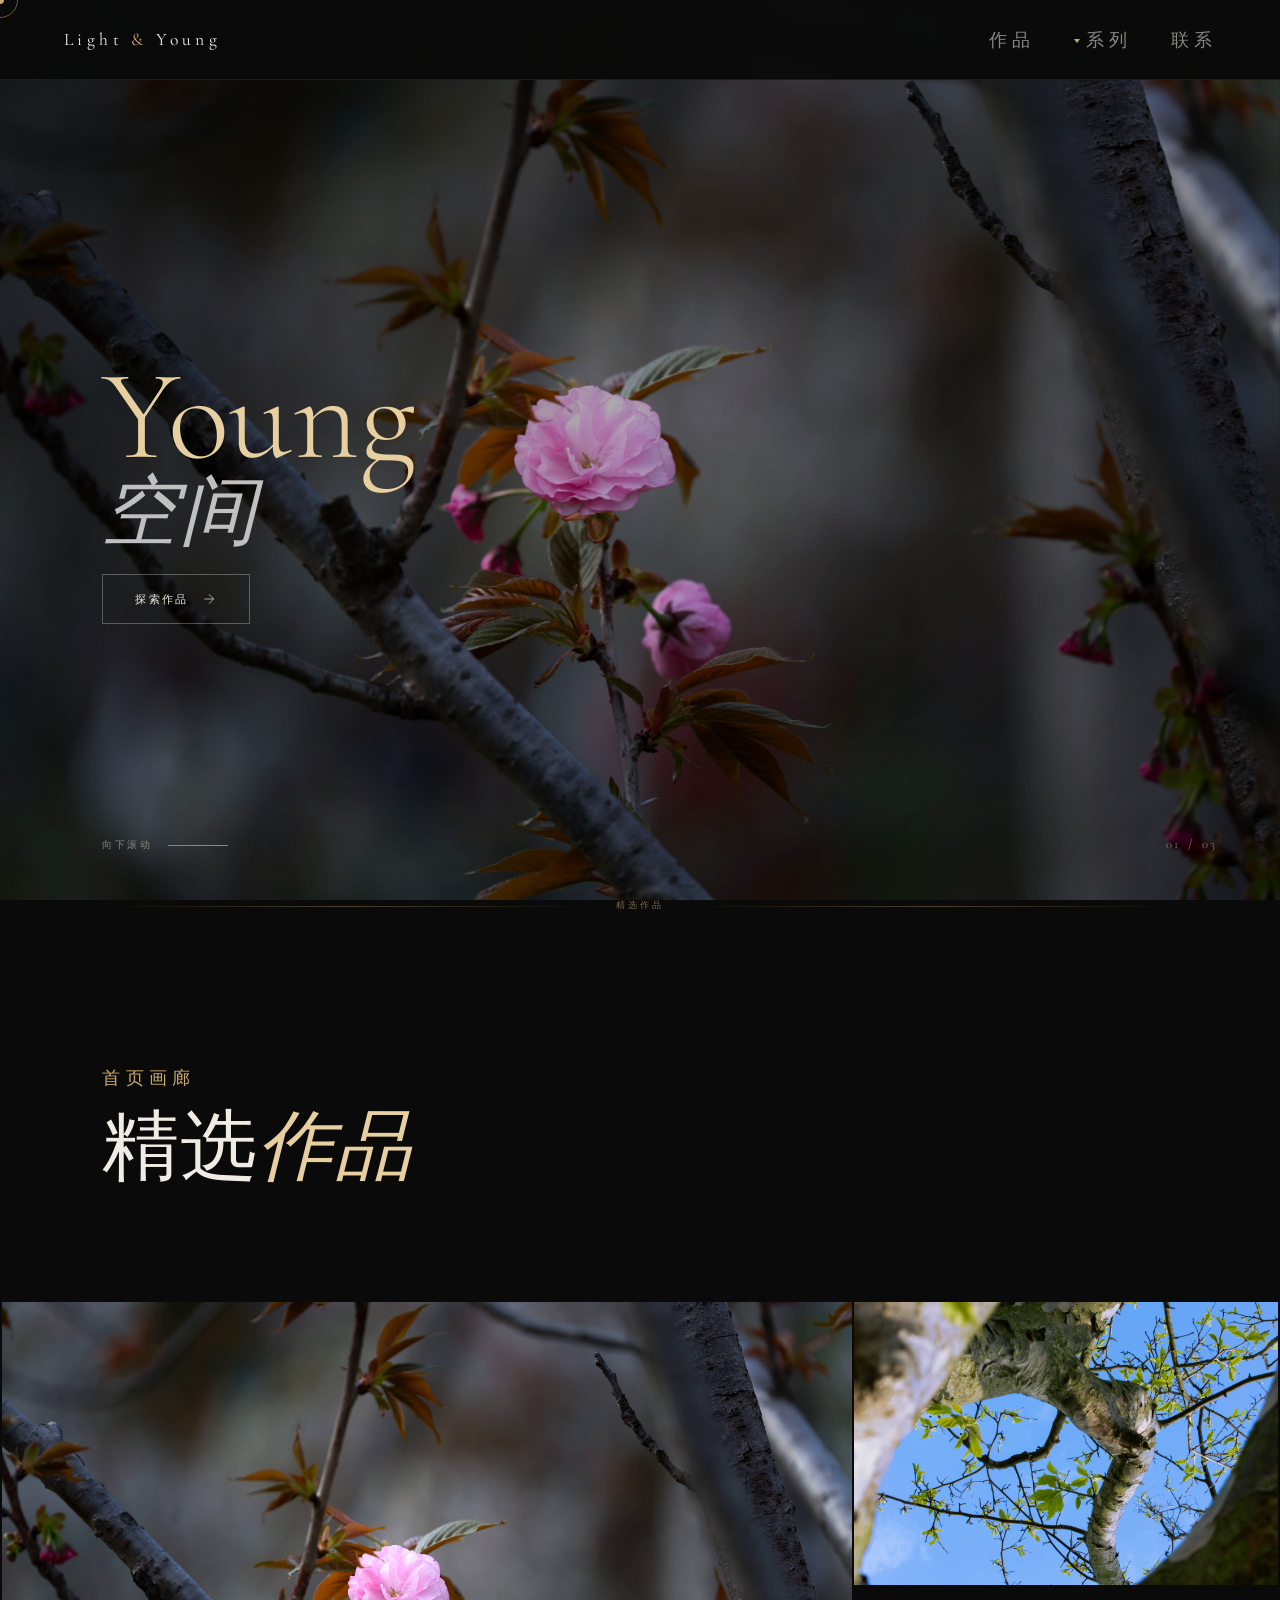
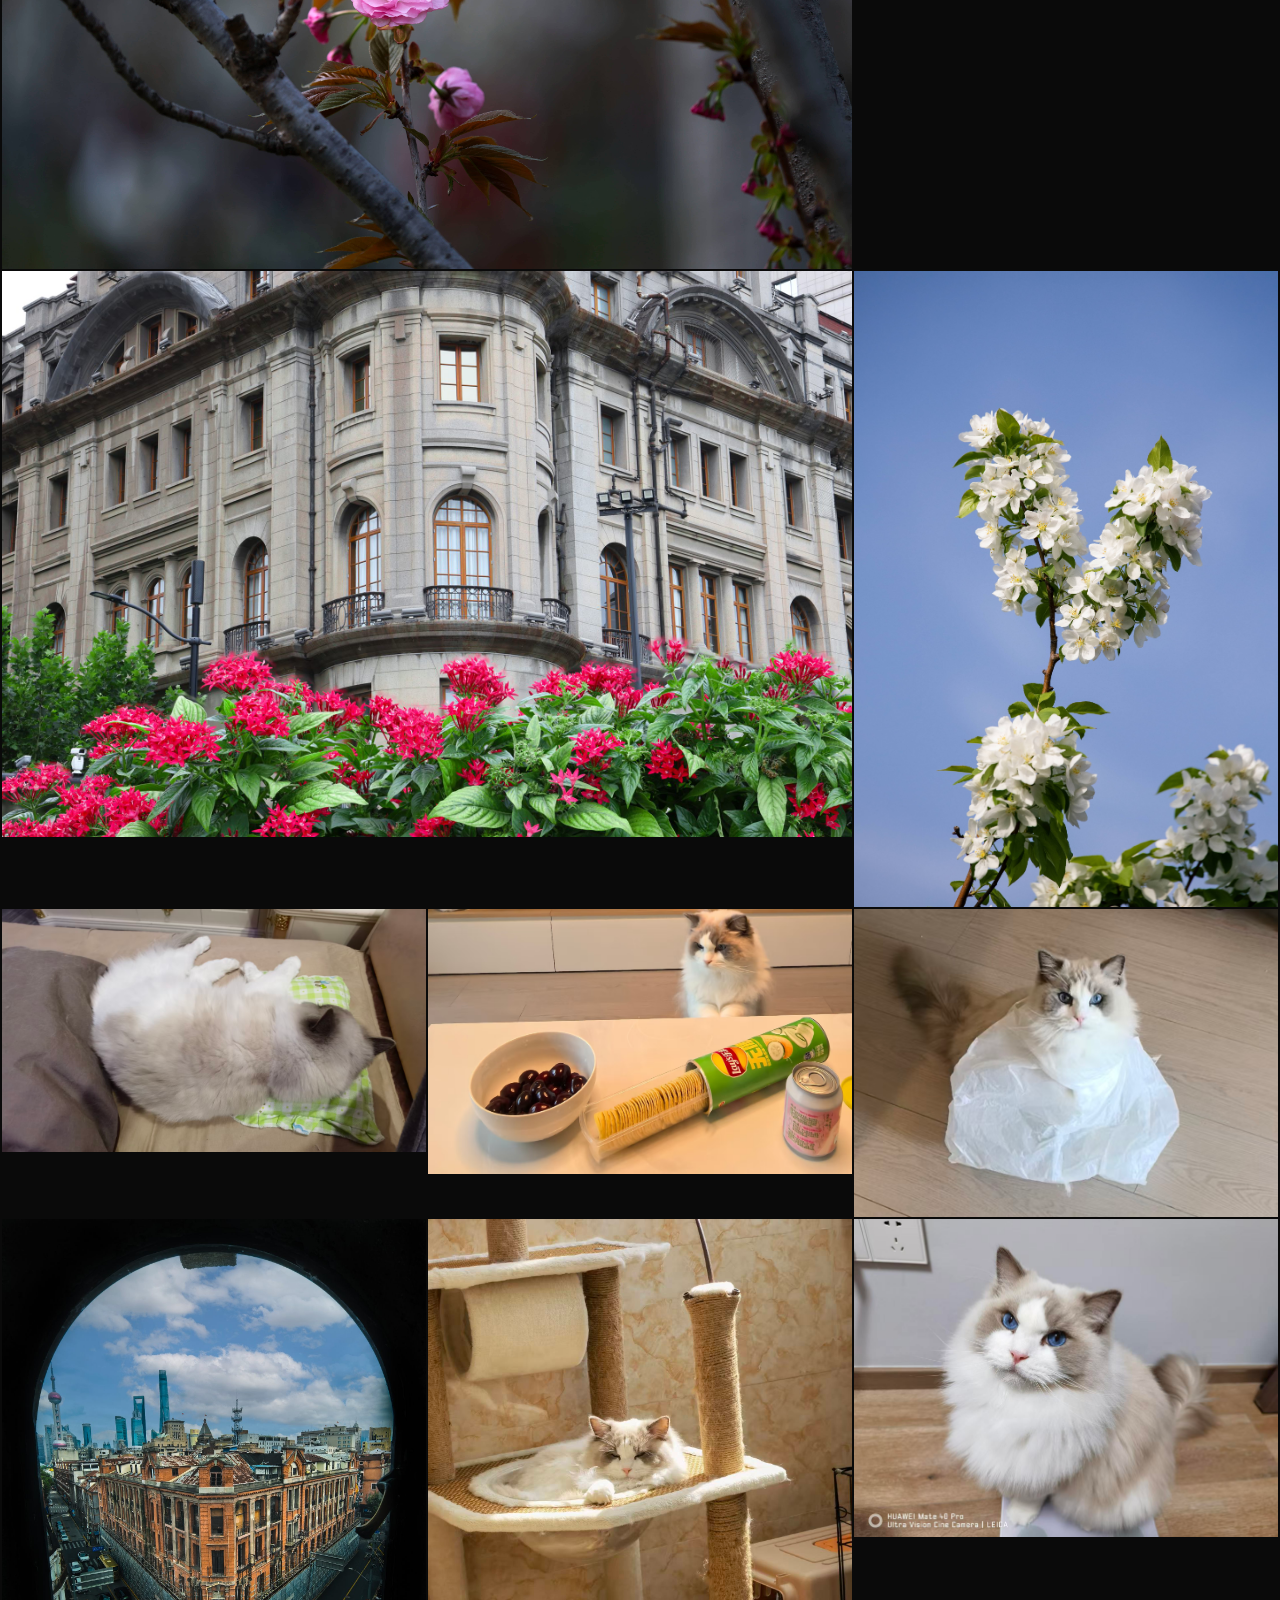
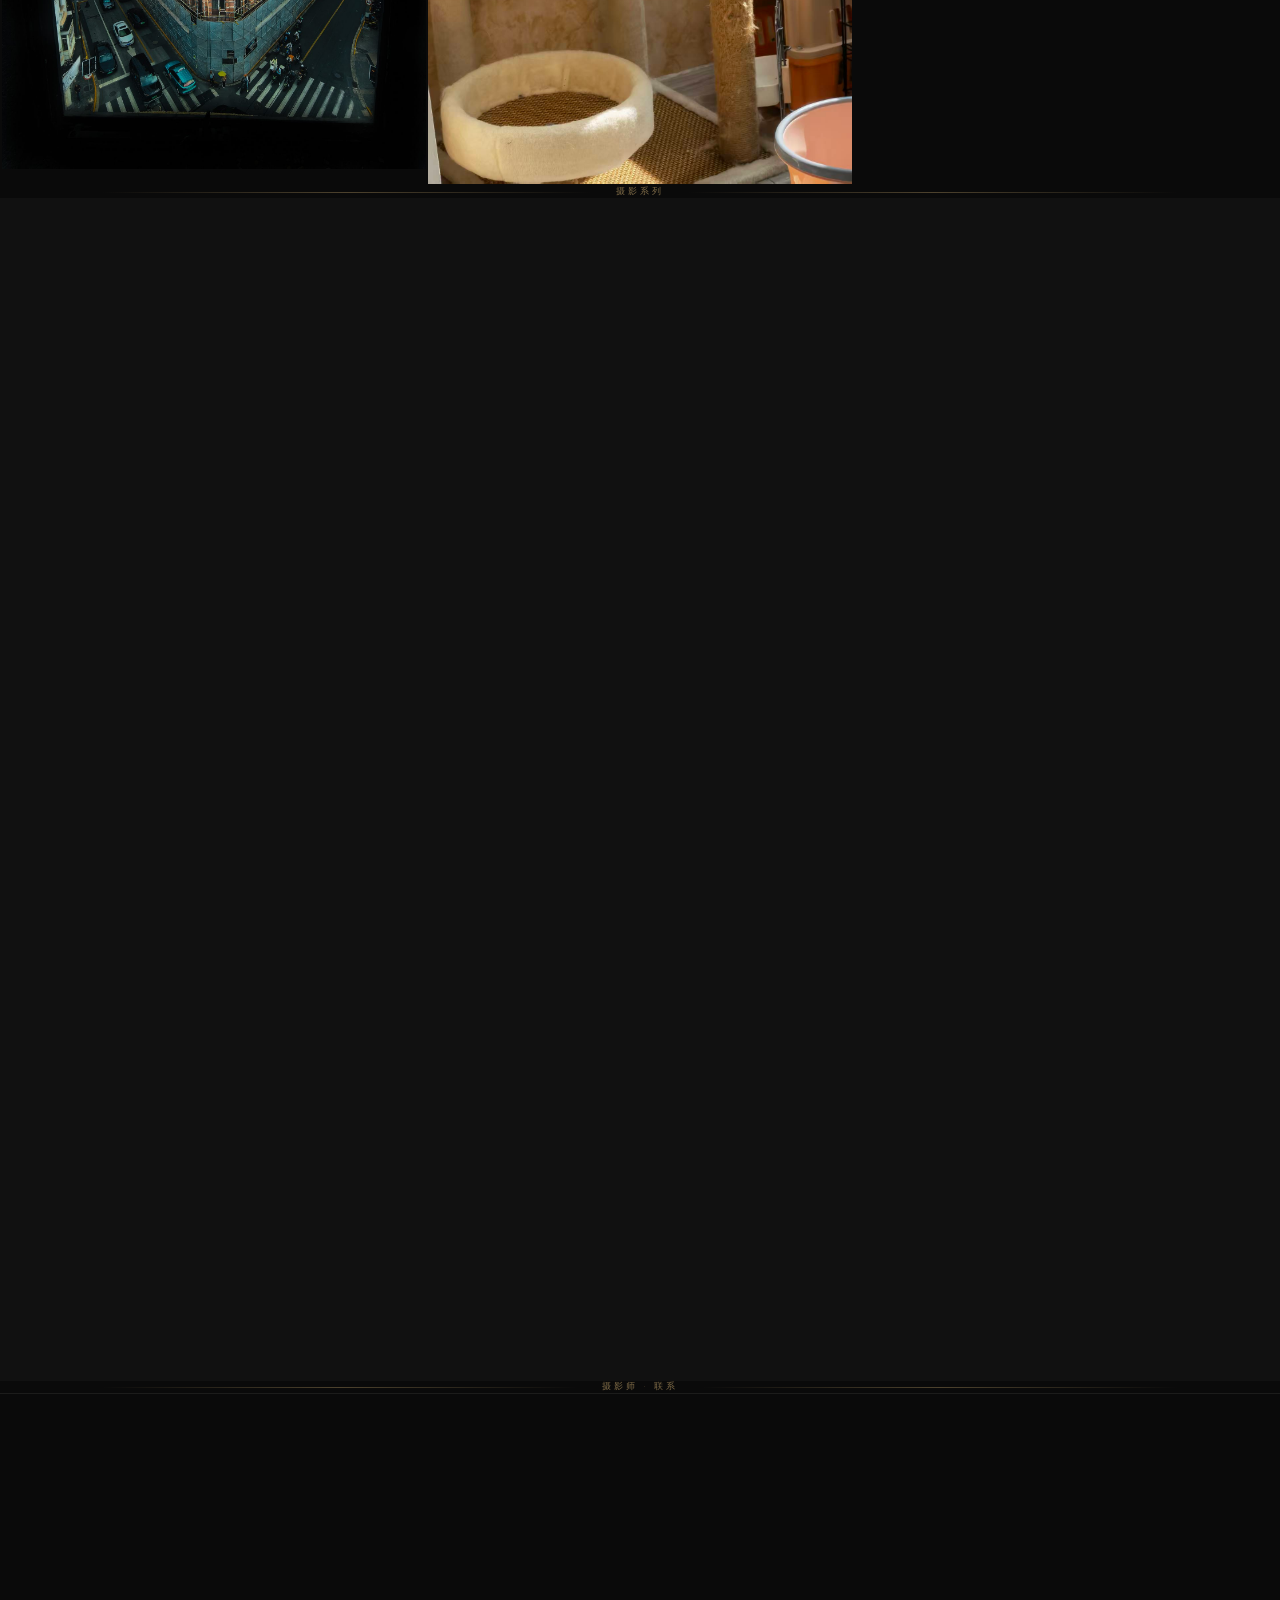
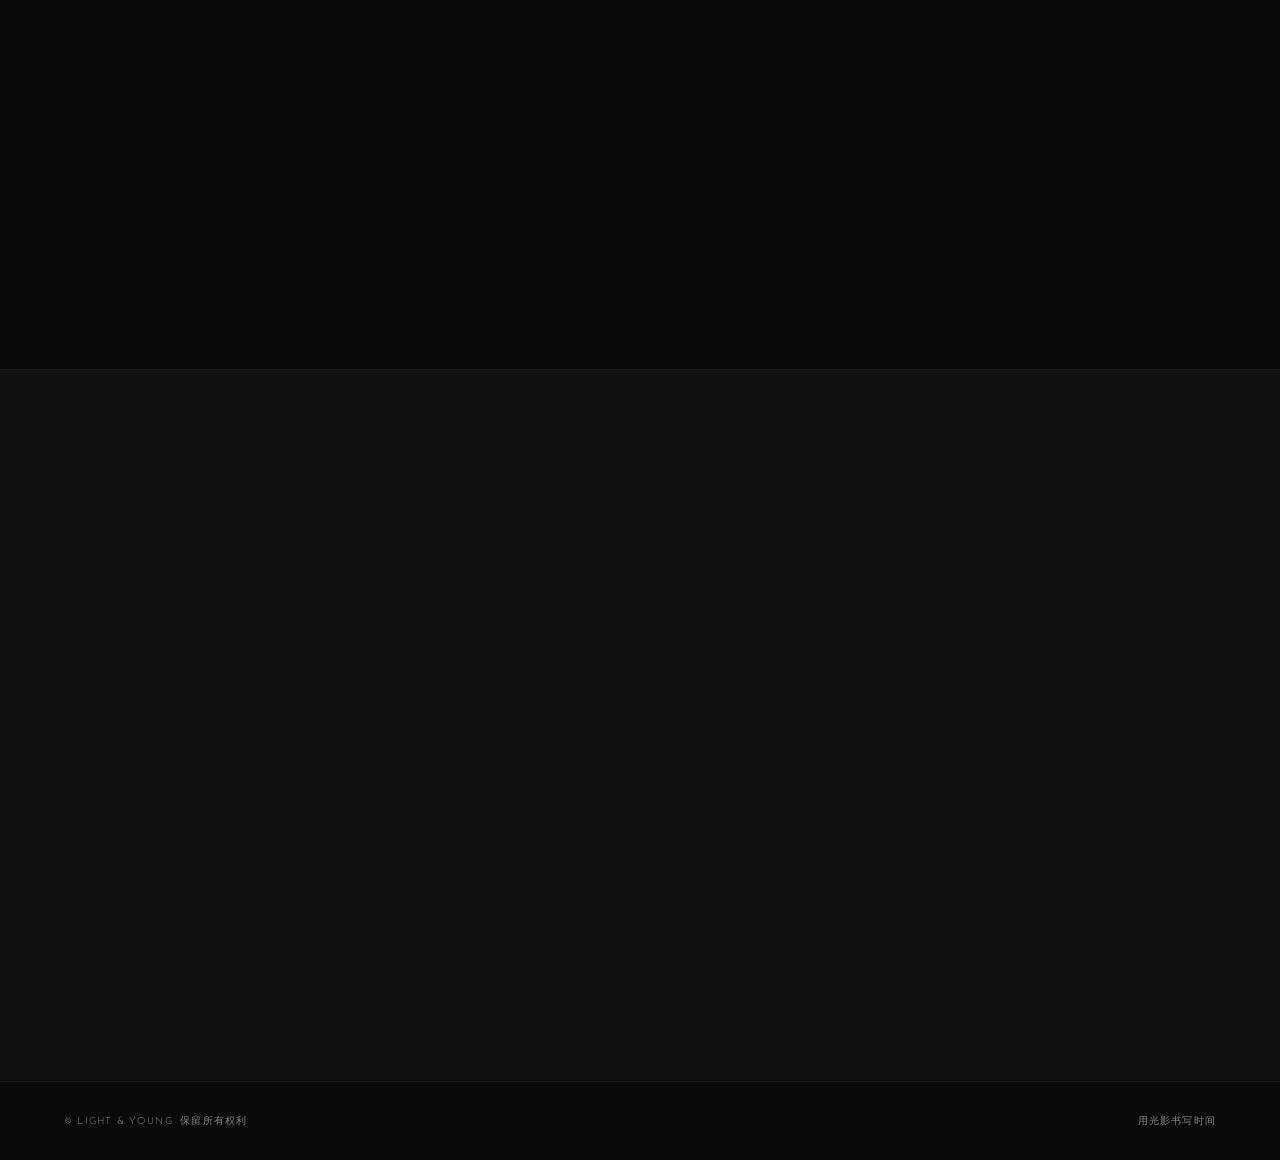
==== commit d3b351fc: "Add files via upload" ====
--- a/code/index.html
+++ b/code/index.html
@@ -7,7 +7,7 @@
   <link rel="stylesheet" href="style.css" />
   <link rel="preconnect" href="https://fonts.googleapis.com" />
   <link rel="preconnect" href="https://fonts.gstatic.com" crossorigin />
-  <link href="https://fonts.googleapis.com/css2?family=Cormorant+Garamond:ital,wght@0,300;0,400;0,600;1,300;1,400&family=Josefin+Sans:wght@100;300;400&display=swap" rel="stylesheet" />
+  <link href="https://fonts.googleapis.com/css2?family=Cormorant+Garamond:ital,wght@0,300;0,400;0,600;1,300;1,400&family=Josefin+Sans:wght@100;300;400&family=Zhi+Mang+Xing&display=swap" rel="stylesheet" />
   <!-- Performance: preload critical assets -->
   <link rel="preload" as="image" href="../images/首页/牡丹.jpg" fetchpriority="high" />
   <link rel="dns-prefetch" href="https://images.unsplash.com" />
@@ -55,12 +55,10 @@
       <div class="hero-img hero-img--3"></div>
     </div>
     <div class="hero-content">
-      <p class="hero-eyebrow reveal">摄影作品集</p>
-      <h1 class="hero-title reveal">
-        <span>光与影</span>
-        <em>之间</em>
+      <h1 class="hero-title hero-title--home reveal">
+        <span>Young</span>
+        <em>空间</em>
       </h1>
-      <p class="hero-sub reveal">捕捉稍纵即逝的瞬间，探索光影的极致之美</p>
       <a href="#work" class="hero-cta reveal">
         <span>探索作品</span>
         <svg viewBox="0 0 24 24" fill="none" stroke="currentColor" stroke-width="1"><line x1="5" y1="12" x2="19" y2="12"/><polyline points="12 5 19 12 12 19"/></svg>
@@ -83,8 +81,8 @@
   <!-- Featured Work -->
   <section class="work" id="work">
     <div class="section-header">
-      <p class="section-label reveal">精选作品</p>
-      <h2 class="section-title reveal">每一帧，<br><em>都是故事</em></h2>
+      <p class="section-label reveal">首页画廊</p>
+      <h2 class="section-title reveal">精选<em>作品</em></h2>
     </div>
 
     <!-- gallery--natural: 图片按原始比例完整显示，不裁切（行高不对齐是有意为之） -->
@@ -155,7 +153,7 @@
       </div>
       <div class="series-card reveal" data-series-category="人文">
         <a href="series-humanistic.html" class="series-card-link">
-          <div class="series-img" style="background-image:url('../images/人文/IMG_8210_web.jpg')"></div>
+          <div class="series-img" style="background-image:url('../images/人文/4025388f202ac784e713b04b126da8cf_web.jpg')"></div>
           <div class="series-content">
             <span class="series-cat-tag">人文</span>
             
@@ -177,7 +175,7 @@
       </div>
       <div class="series-card reveal" data-series-category="美食">
         <a href="series-food.html" class="series-card-link">
-          <div class="series-img" style="background-image:url('../images/美食/59eee179dad1de552eef64a24c1b66b2_web.jpg')"></div>
+          <div class="series-img" style="background-image:url('../images/美食/00853b92567c752ef7761531ffa5052b_web.jpg')"></div>
           <div class="series-content">
             <span class="series-cat-tag">美食</span>
             
@@ -214,12 +212,9 @@
         <p class="intro-bio reveal">
           东南大学，上海<br>
         </p>
-        <p class="intro-bio reveal">
+        <p class="intro-bio intro-bio--highlight reveal">
           画面是回忆的第一载体
         </p>
-        <div class="intro-contact reveal">
-          <a href="liuyang151617@126.com" class="intro-email">liuyang151617@126.com</a>
-        </div>
       </div>
     </div>
   </section>
@@ -240,7 +235,7 @@
 
   <!-- Footer -->
   <footer class="footer">
-    <p>© 2026 Light & Young. 保留所有权利</p>
+    <p>© Light & Young. 保留所有权利</p>
     <p>用光影书写时间</p>
   </footer>
 
--- a/code/style.css
+++ b/code/style.css
@@ -13,6 +13,7 @@
   --accent: #c9a96e;
   --accent-light: #e8cfa0;
   --white: #ffffff;
+  --silver: #c0c0c0;
   --border: rgba(240,236,228,0.08);
 
   --font-display: 'Cormorant Garamond', Georgia, serif;
@@ -40,7 +41,11 @@
 a { color: inherit; text-decoration: none; }
 img { display: block; width: 100%; }
 
-/* ---- Custom Cursor ---- */
+/* ---- Custom Cursor ----
+   这两个元素不加任何 transition。位置由 JS 直接写 left/top，本就即时；
+   若再给尺寸加过渡，悬停图片时外环会一边放大一边被 0.12s 的 transform
+   过渡拖着（translate 的 -50% 是按自身宽度算的，宽度一变偏移量就变），
+   看起来就是拖尾。故尺寸/边框一律瞬时切换。 */
 .cursor {
   position: fixed;
   width: 8px; height: 8px;
@@ -49,7 +54,6 @@
   pointer-events: none;
   z-index: 9999;
   transform: translate(-50%, -50%);
-  transition: width 0.3s, height 0.3s, background 0.3s;
   mix-blend-mode: normal;
 }
 .cursor-follower {
@@ -60,11 +64,25 @@
   pointer-events: none;
   z-index: 9998;
   transform: translate(-50%, -50%);
-  transition: transform 0.12s var(--ease-out-expo), width 0.4s, height 0.4s, border-color 0.3s;
-}
-body:has(.gallery-item:hover) .cursor { width: 4px; height: 4px; }
-body:has(.gallery-item:hover) .cursor-follower { width: 80px; height: 80px; border-color: var(--accent); }
-@media (pointer: coarse) { .cursor, .cursor-follower { display: none; } body { cursor: auto; } }
+}
+/* 悬停范围取整个画廊而不是单张图：每张图之间只有 2px 间隙，
+   用 .gallery-item:hover 的话鼠标划过图与图的接缝时圆环会瞬间缩回
+   36px 再撑开 80px，连续划过就是一路抖。 */
+body:has(.gallery:hover) .cursor { width: 4px; height: 4px; }
+body:has(.gallery:hover) .cursor-follower { width: 80px; height: 80px; border-color: var(--accent); }
+
+/* 原生光标全站压掉。
+   body { cursor: none } 只管到"继承"这一层，任何显式写了 cursor 的元素都会盖掉它：
+     · <a> 的 cursor:pointer 来自浏览器 UA 样式表，不是本文件写的，无法靠改本文件消除
+     · .gallery-item / .nav-toggle / .filter-btn / .lightbox-close 各自写了 cursor:pointer
+   结果是鼠标移到图片、链接、按钮上时，系统手型光标会重新冒出来，和自绘的
+   圆点+外环同时显示——图片上看到的就是"另一种效果"。这里一次压掉，以后新增
+   组件也不必再记着补。 */
+* { cursor: none !important; }
+@media (pointer: coarse) {
+  .cursor, .cursor-follower { display: none; }
+  * { cursor: auto !important; }
+}
 
 /* ---- Preloader ---- */
 .preloader {
@@ -214,6 +232,18 @@
   color: var(--accent-light);
   font-weight: 300;
 }
+/* 首页 hero 两行标题做区分：第一行金色，第二行银色且小一号。
+   四个系列页用的是同一套 .hero-title，故首页的差异全收在这个修饰类里，不外溢。
+   必须放在上面 .hero-title span / em 之后：`.hero-title--home em` 与 `.hero-title em`
+   特异性相同（都是 1 类 + 1 元素），平局靠源码顺序决胜，放前面会被覆盖。 */
+.hero-title--home span { color: var(--accent-light); }
+.hero-title--home em {
+  color: var(--silver);
+  /* 用 em（相对父级字号）而不是写死 clamp：
+     这样 480px 断点里 .hero-title { font-size: 3.2rem } 的覆盖会自动跟着缩，
+     不必再补一条断点规则。 */
+  font-size: 0.6em;
+}
 .hero-sub {
   font-size: clamp(0.8rem, 1.5vw, 0.95rem);
   color: rgba(240,236,228,0.7);
@@ -596,6 +626,63 @@
   color: var(--text-muted);
   letter-spacing: 0.05em;
 }
+
+/* ---- Series Hero (系列页) ----
+   原先这段样式重复内联在四个系列页各自的 <style> 里（四份逐字节相同），
+   现统一收归此处。 */
+.series-hero {
+  position: relative;
+  height: 70vh; min-height: 480px;
+  display: flex; align-items: flex-end;
+  padding-bottom: clamp(3rem, 8vw, 6rem);
+  padding-left: clamp(1.5rem, 8vw, 8rem);
+  overflow: hidden;
+}
+/* 承载轮播的容器。它的内联 background-image 有两个用途：
+   1) 无 JS 时的降级画面；2) 首帧立即可见，避免白闪。
+   子层一旦铺上就完全盖住它，所以它不会在转场里透出来。 */
+.series-hero-bg {
+  position: absolute; inset: 0;
+  background-size: cover; background-position: center;
+  transform: scale(1.05);
+}
+/* 轮播层。三条规则对应三种状态，互斥：
+   .series-hero-slide         默认：隐藏，z-index 1
+   .is-under                  转场期间的旧图：不透明，压在下层
+   .is-front                  正在展示的图：不透明，压在上层
+   关键：底层在整个淡入过程中保持 opacity:1，父级内联背景才透不出来；
+   若让两层同时半透明，旧图会以 25% 强度掺进每一次转场（鬼影）。 */
+.series-hero-slide {
+  position: absolute; inset: 0;
+  width: 100%; height: 100%;
+  object-fit: cover;
+  opacity: 0;
+  z-index: 1;
+  transition: opacity 1.2s ease;
+}
+.series-hero-slide.is-under { opacity: 1; z-index: 1; }
+.series-hero-slide.is-front { opacity: 1; z-index: 2; }
+/* 淡入结束后把下层瞬时归零用：禁用过渡，让 opacity 直接跳变而不产生动画 */
+.series-hero-slide.no-fade { transition: none; }
+.series-hero-overlay {
+  position: absolute; inset: 0;
+  background: linear-gradient(to top, rgba(0,0,0,0.85) 0%, rgba(0,0,0,0.2) 60%);
+}
+.series-hero-content {
+  position: relative; z-index: 2;
+  padding-top: var(--nav-h);
+}
+.series-back {
+  display: inline-block;
+  font-size: 0.62rem; letter-spacing: 0.2em; text-transform: uppercase;
+  color: var(--text-muted);
+  margin-bottom: 1.5rem;
+  transition: color 0.3s;
+}
+.series-back:hover { color: var(--accent); }
+/* .nav.scrolled 与上面 .nav 的 background / backdrop-filter 完全相同，
+   是一条规定了和基础规则同样值的冗余规则。保留仅为保持迁移前后一致。 */
+.nav.scrolled { background: rgba(10,10,10,0.96); backdrop-filter: blur(20px); }
 
 /* =============================================
    RESPONSIVE
@@ -878,6 +965,21 @@
   margin-bottom: 1rem;
   max-width: 560px;
 }
+/* 简介里"画面是回忆的第一载体"那一句：放大 + 提亮，当作一句题词。
+   与 .intro-bio 特异性相同（都是单类），必须排在其后才生效。 */
+.intro-bio--highlight {
+  /* 行书字体笔画细、字面小，同样字号下比正文字体显小，故比原来再放一档 */
+  font-size: clamp(1.35rem, 2.5vw, 1.95rem);
+  color: var(--accent-light);
+  line-height: 1.5;
+  /* 简介栏很窄（1440px 下正文列只有约 294px），这一句放不下时会在
+     1280px 附近折行。默认断法会留下"载体"两字单独一行；balance 让它
+     均分成两行。不支持该属性的浏览器忽略此行，退化为原来的断法。 */
+  text-wrap: balance;
+  /* 志莽行书（Google Fonts）。本地无网时依次回落到系统的行楷/楷体，
+     最后才是通用 serif —— 保证任何情况下都还是一句能读的中文。 */
+  font-family: 'Zhi Mang Xing', 'STXingkai', '华文行楷', 'KaiTi', '楷体', serif;
+}
 .intro-awards {
   margin-top: 2rem;
   border-top: 1px solid var(--border);
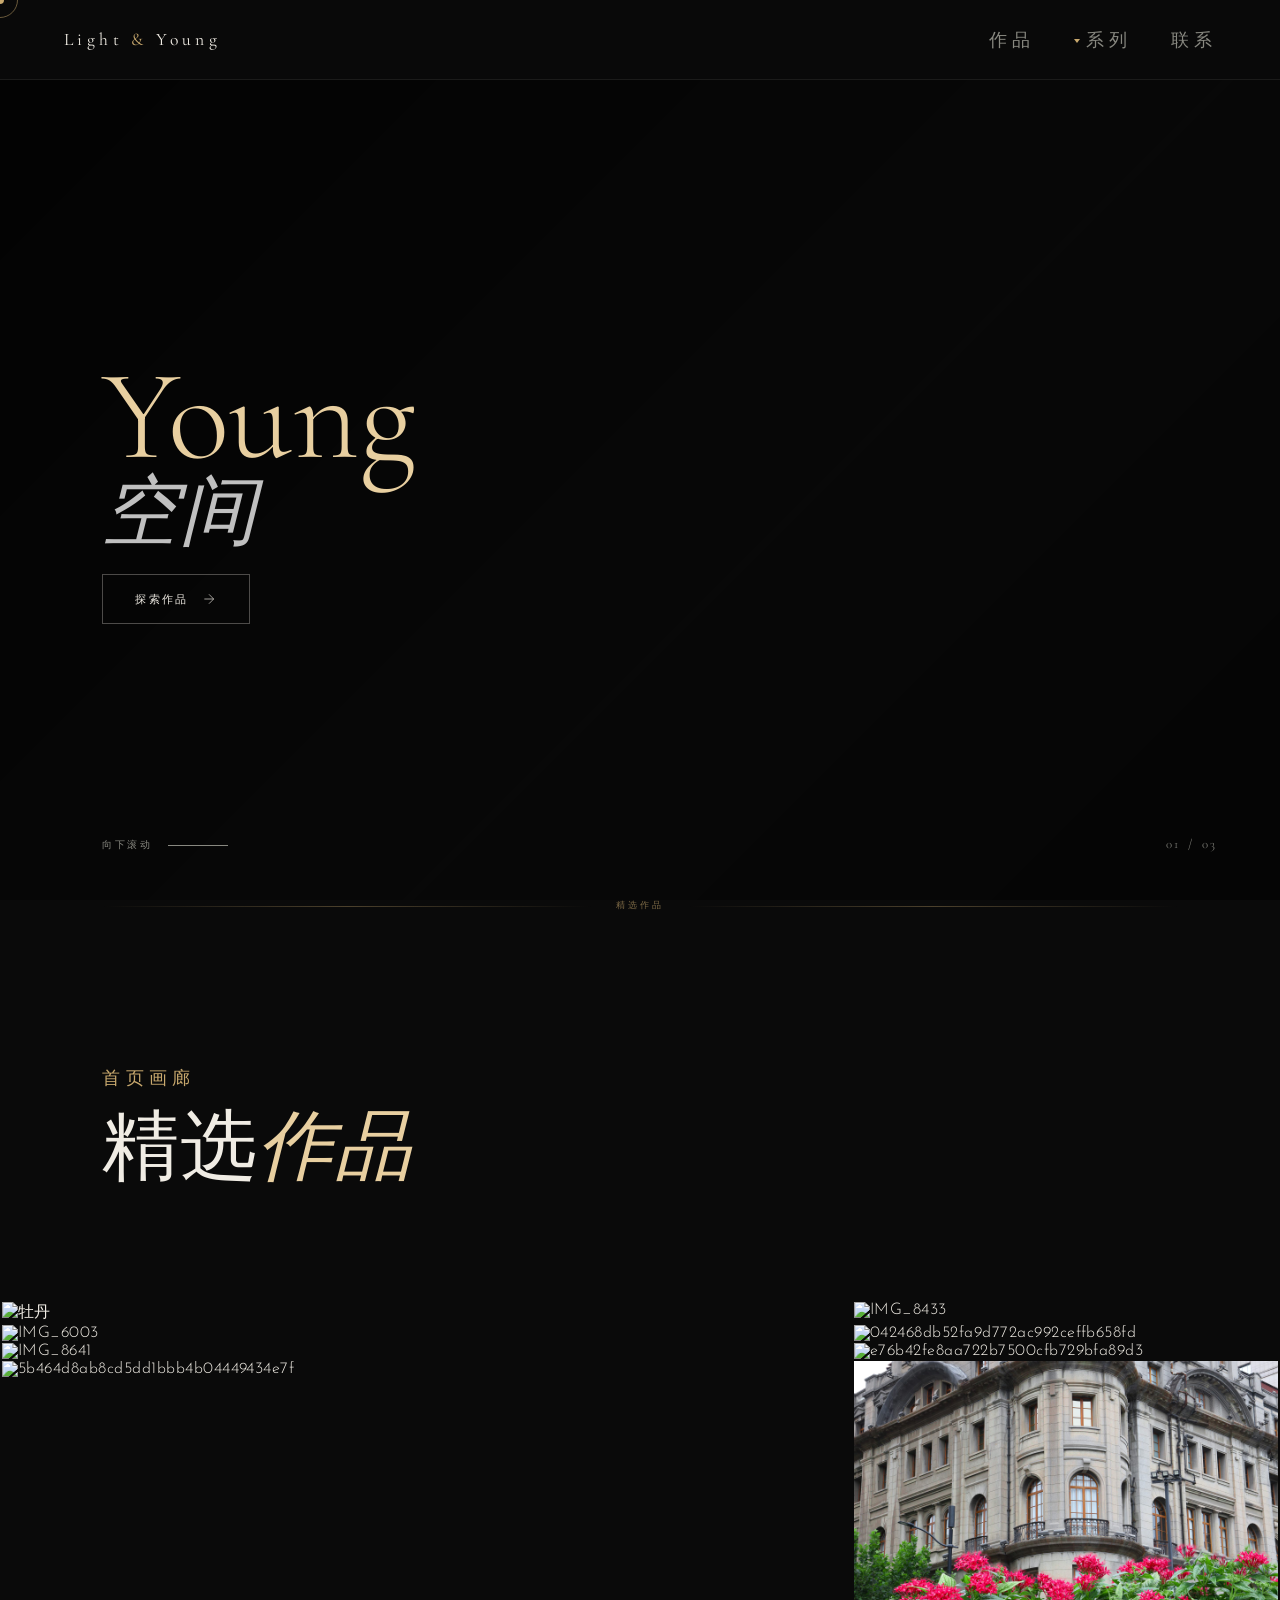
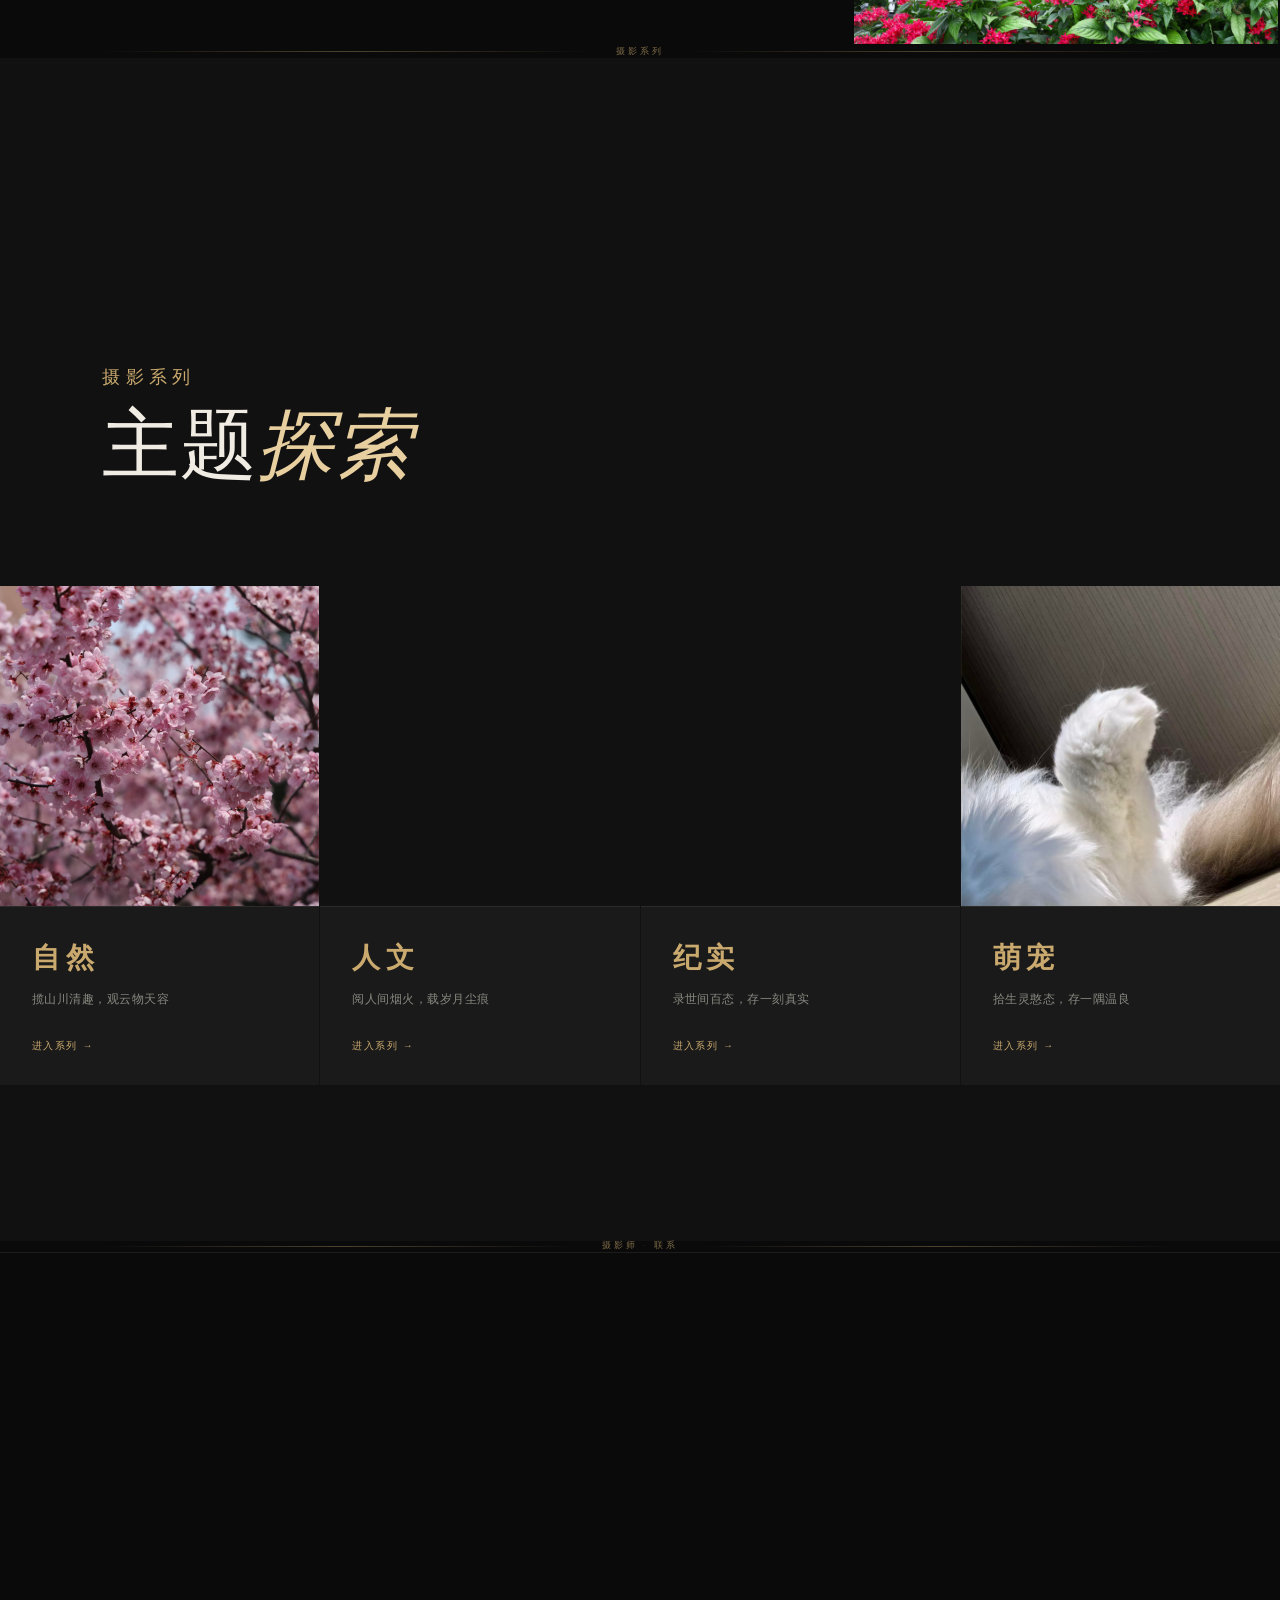
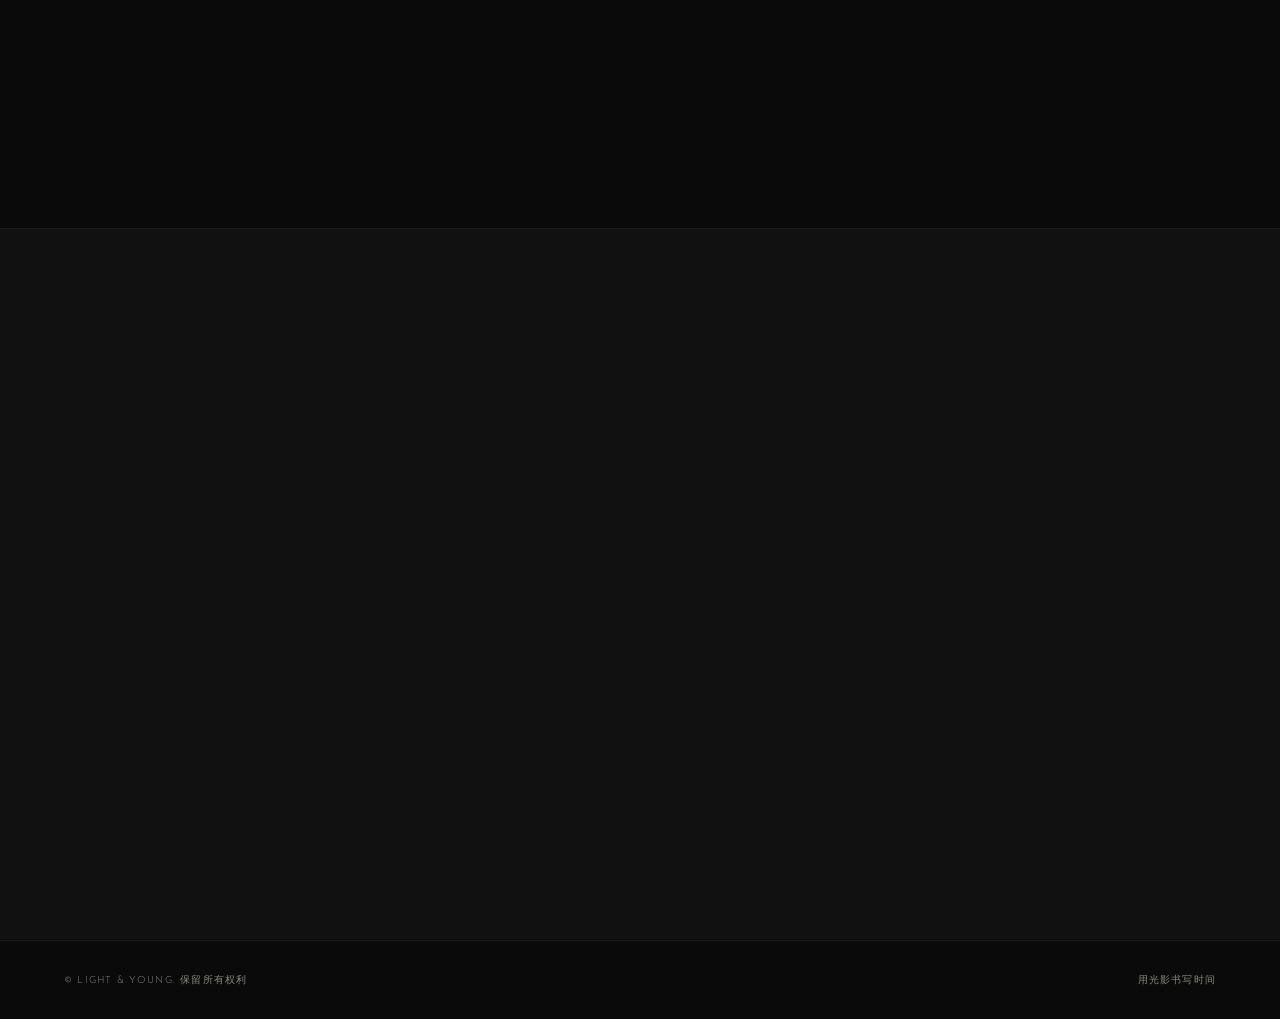
==== commit e19338cb: "Add files via upload" ====
--- a/code/index.html
+++ b/code/index.html
@@ -9,7 +9,7 @@
   <link rel="preconnect" href="https://fonts.gstatic.com" crossorigin />
   <link href="https://fonts.googleapis.com/css2?family=Cormorant+Garamond:ital,wght@0,300;0,400;0,600;1,300;1,400&family=Josefin+Sans:wght@100;300;400&family=Zhi+Mang+Xing&display=swap" rel="stylesheet" />
   <!-- Performance: preload critical assets -->
-  <link rel="preload" as="image" href="../images/首页/牡丹.jpg" fetchpriority="high" />
+  <link rel="preload" as="image" href="../images/首页/IMG_8641_web.jpg" fetchpriority="high" />
   <link rel="dns-prefetch" href="https://images.unsplash.com" />
 </head>
 <body>
@@ -37,7 +37,7 @@
           <a href="series-nature.html">自然</a>
           <a href="series-humanistic.html">人文</a>
           <a href="series-pets.html">萌宠</a>
-          <a href="series-food.html">美食</a>
+          <a href="series-documentary.html">纪实</a>
         </div>
       </div>
       <a href="#photographer-intro" class="nav-link">联系</a>
@@ -86,44 +86,40 @@
     </div>
 
     <!-- gallery--natural: 图片按原始比例完整显示，不裁切（行高不对齐是有意为之） -->
+    <!-- 图源 = images/首页/ 下的 8 张。竖图只放 1 列：该变体下格子宽度决定显示宽度，
+         2:3 竖图放进跨 2 列的槽会撑到约 950x1425px。每行 large(2col)+small(1col) 占满 3 列。 -->
     <div class="gallery gallery--natural" id="gallery">
 
-      <!-- Row 1: 自然 large(2col) + 自然 small(1col) → 3 cols filled -->
+      <!-- Row 1: 自然 large(2col) + 纪实 small(1col,竖) → 3 cols filled -->
       <div class="gallery-item gallery-item--large" data-category="自然">
-        <img class="gallery-img" src="../images/首页/牡丹.jpg" alt="牡丹" loading="lazy">
-      </div>
-      <div class="gallery-item" data-category="自然">
-        <img class="gallery-img" src="../images/首页/绿芽.jpg" alt="绿芽" loading="lazy">
-      </div>
-
-      <!-- Row 2: 人文 large(2col) + 自然 small(1col) → 3 cols filled -->
+        <img class="gallery-img" src="../images/首页/牡丹_web.jpg" alt="牡丹" loading="lazy">
+      </div>
+      <div class="gallery-item" data-category="纪实">
+        <img class="gallery-img" src="../images/首页/IMG_8433_web.jpg" alt="IMG_8433" loading="lazy">
+      </div>
+
+      <!-- Row 2: 自然 large(2col) + 纪实 small(1col,竖) → 3 cols filled -->
+      <div class="gallery-item gallery-item--large" data-category="自然">
+        <img class="gallery-img" src="../images/首页/IMG_6003_web.jpg" alt="IMG_6003" loading="lazy">
+      </div>
+      <div class="gallery-item" data-category="纪实">
+        <img class="gallery-img" src="../images/首页/042468db52fa9d772ac992ceffb658fd_web.jpg" alt="042468db52fa9d772ac992ceffb658fd" loading="lazy">
+      </div>
+
+      <!-- Row 3: 自然 large(2col) + 人文 small(1col,竖) → 3 cols filled -->
+      <div class="gallery-item gallery-item--large" data-category="自然">
+        <img class="gallery-img" src="../images/首页/IMG_8641_web.jpg" alt="IMG_8641" loading="lazy">
+      </div>
+      <div class="gallery-item" data-category="人文">
+        <img class="gallery-img" src="../images/首页/e76b42fe8aa722b7500cfb729bfa89d3_web.jpg" alt="e76b42fe8aa722b7500cfb729bfa89d3" loading="lazy">
+      </div>
+
+      <!-- Row 4: 人文 large(2col) + 纪实 small(1col,横) → 3 cols filled -->
       <div class="gallery-item gallery-item--large" data-category="人文">
-        <img class="gallery-img" src="../images/首页/IMG_8335_web.jpg" alt="人文" loading="lazy">
-      </div>
-      <div class="gallery-item" data-category="自然">
-        <img class="gallery-img" src="../images/首页/yeah.jpg" alt="自然" loading="lazy">
-      </div>
-
-      <!-- Row 3: 萌宠 small + 萌宠 small + 萌宠 small → 3 cols filled -->
-      <div class="gallery-item" data-category="萌宠">
-        <img class="gallery-img" src="../images/首页/1accfa42c29cf900c348665381308ba4.jpg" alt="萌宠" loading="lazy">
-      </div>
-      <div class="gallery-item" data-category="萌宠">
-        <img class="gallery-img" src="../images/萌宠/1ad73294045e4cc83952a8a599420d9f.jpg" alt="萌宠" loading="lazy">
-      </div>
-      <div class="gallery-item" data-category="萌宠">
-        <img class="gallery-img" src="../images/萌宠/229260d5489f8ccf8aa65d1ceae682f6.jpg" alt="萌宠" loading="lazy">
-      </div>
-
-      <!-- Row 4: 人文 small + 萌宠 small + 萌宠 small → 3 cols filled -->
-      <div class="gallery-item" data-category="人文">
-        <img class="gallery-img" src="../images/首页/4025388f202ac784e713b04b126da8cf_web.jpg" alt="人文" loading="lazy">
-      </div>
-      <div class="gallery-item" data-category="萌宠">
-        <img class="gallery-img" src="../images/萌宠/d2c1d2d2002900daae14e052a33892f0.jpg" alt="萌宠" loading="lazy">
-      </div>
-      <div class="gallery-item" data-category="萌宠">
-        <img class="gallery-img" src="../images/首页/af3aa28c5b0dafc2e52ea262f0b311f9.jpg" alt="萌宠" loading="lazy">
+        <img class="gallery-img" src="../images/首页/5b464d8ab8cd5dd1bbb4b04449434e7f_web.jpg" alt="5b464d8ab8cd5dd1bbb4b04449434e7f" loading="lazy">
+      </div>
+      <div class="gallery-item" data-category="纪实">
+        <img class="gallery-img" src="../images/首页/IMG_8335_web.jpg" alt="IMG_8335" loading="lazy">
       </div>
 
     </div>
@@ -153,7 +149,7 @@
       </div>
       <div class="series-card reveal" data-series-category="人文">
         <a href="series-humanistic.html" class="series-card-link">
-          <div class="series-img" style="background-image:url('../images/人文/4025388f202ac784e713b04b126da8cf_web.jpg')"></div>
+          <div class="series-img" style="background-image:url('../images/人文/0015aca257838d3aba207fec3da9625d_web.jpg')"></div>
           <div class="series-content">
             <span class="series-cat-tag">人文</span>
             
@@ -162,24 +158,24 @@
           </div>
         </a>
       </div>
+      <div class="series-card reveal" data-series-category="纪实">
+        <a href="series-documentary.html" class="series-card-link">
+          <div class="series-img" style="background-image:url('../images/纪实/4025388f202ac784e713b04b126da8cf_web.jpg')"></div>
+          <div class="series-content">
+            <span class="series-cat-tag">纪实</span>
+
+            <p>录世间百态，存一刻真实</p>
+            <span class="series-link">进入系列 →</span>
+          </div>
+        </a>
+      </div>
       <div class="series-card reveal" data-series-category="萌宠">
         <a href="series-pets.html" class="series-card-link">
           <div class="series-img" style="background-image:url('../images/萌宠/a2e67a69957c7858efe4cce7821eb934.jpg')"></div>
           <div class="series-content">
             <span class="series-cat-tag">萌宠</span>
-            
+
             <p>拾生灵憨态，存一隅温良</p>
-            <span class="series-link">进入系列 →</span>
-          </div>
-        </a>
-      </div>
-      <div class="series-card reveal" data-series-category="美食">
-        <a href="series-food.html" class="series-card-link">
-          <div class="series-img" style="background-image:url('../images/美食/00853b92567c752ef7761531ffa5052b_web.jpg')"></div>
-          <div class="series-content">
-            <span class="series-cat-tag">美食</span>
-            
-            <p>品人间滋味，留烟火清欢</p>
             <span class="series-link">进入系列 →</span>
           </div>
         </a>
--- a/code/style.css
+++ b/code/style.css
@@ -197,9 +197,9 @@
   will-change: opacity, transform;
 }
 .hero-img.active { opacity: 1; transform: scale(1); }
-.hero-img--1 { background-image: url('../images/首页/牡丹.jpg'); }
+.hero-img--1 { background-image: url('../images/首页/IMG_8641_web.jpg'); }
 .hero-img--2 { background-image: url('../images/首页/IMG_8335_web.jpg'); }
-.hero-img--3 { background-image: url('../images/首页/绿芽.jpg'); }
+.hero-img--3 { background-image: url('../images/首页/牡丹_web.jpg'); }
 .hero::after {
   content: '';
   position: absolute; inset: 0;
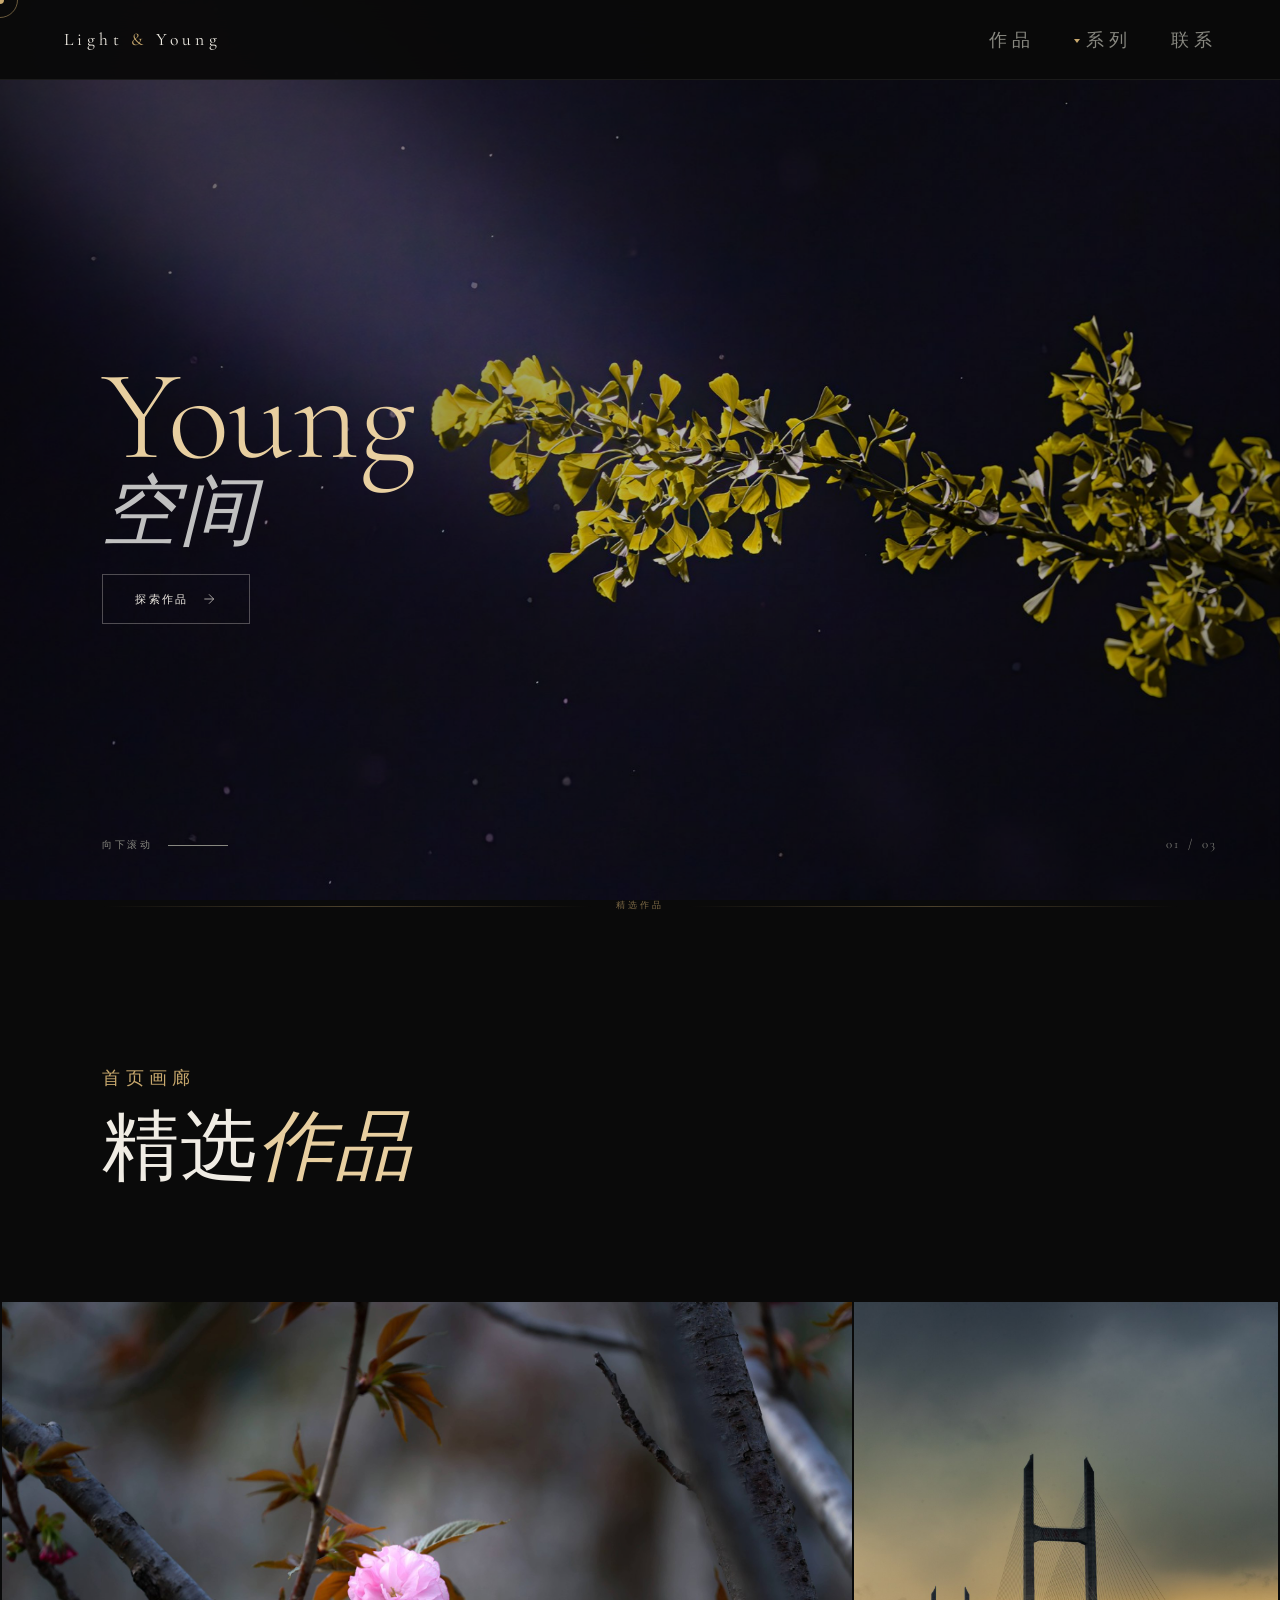
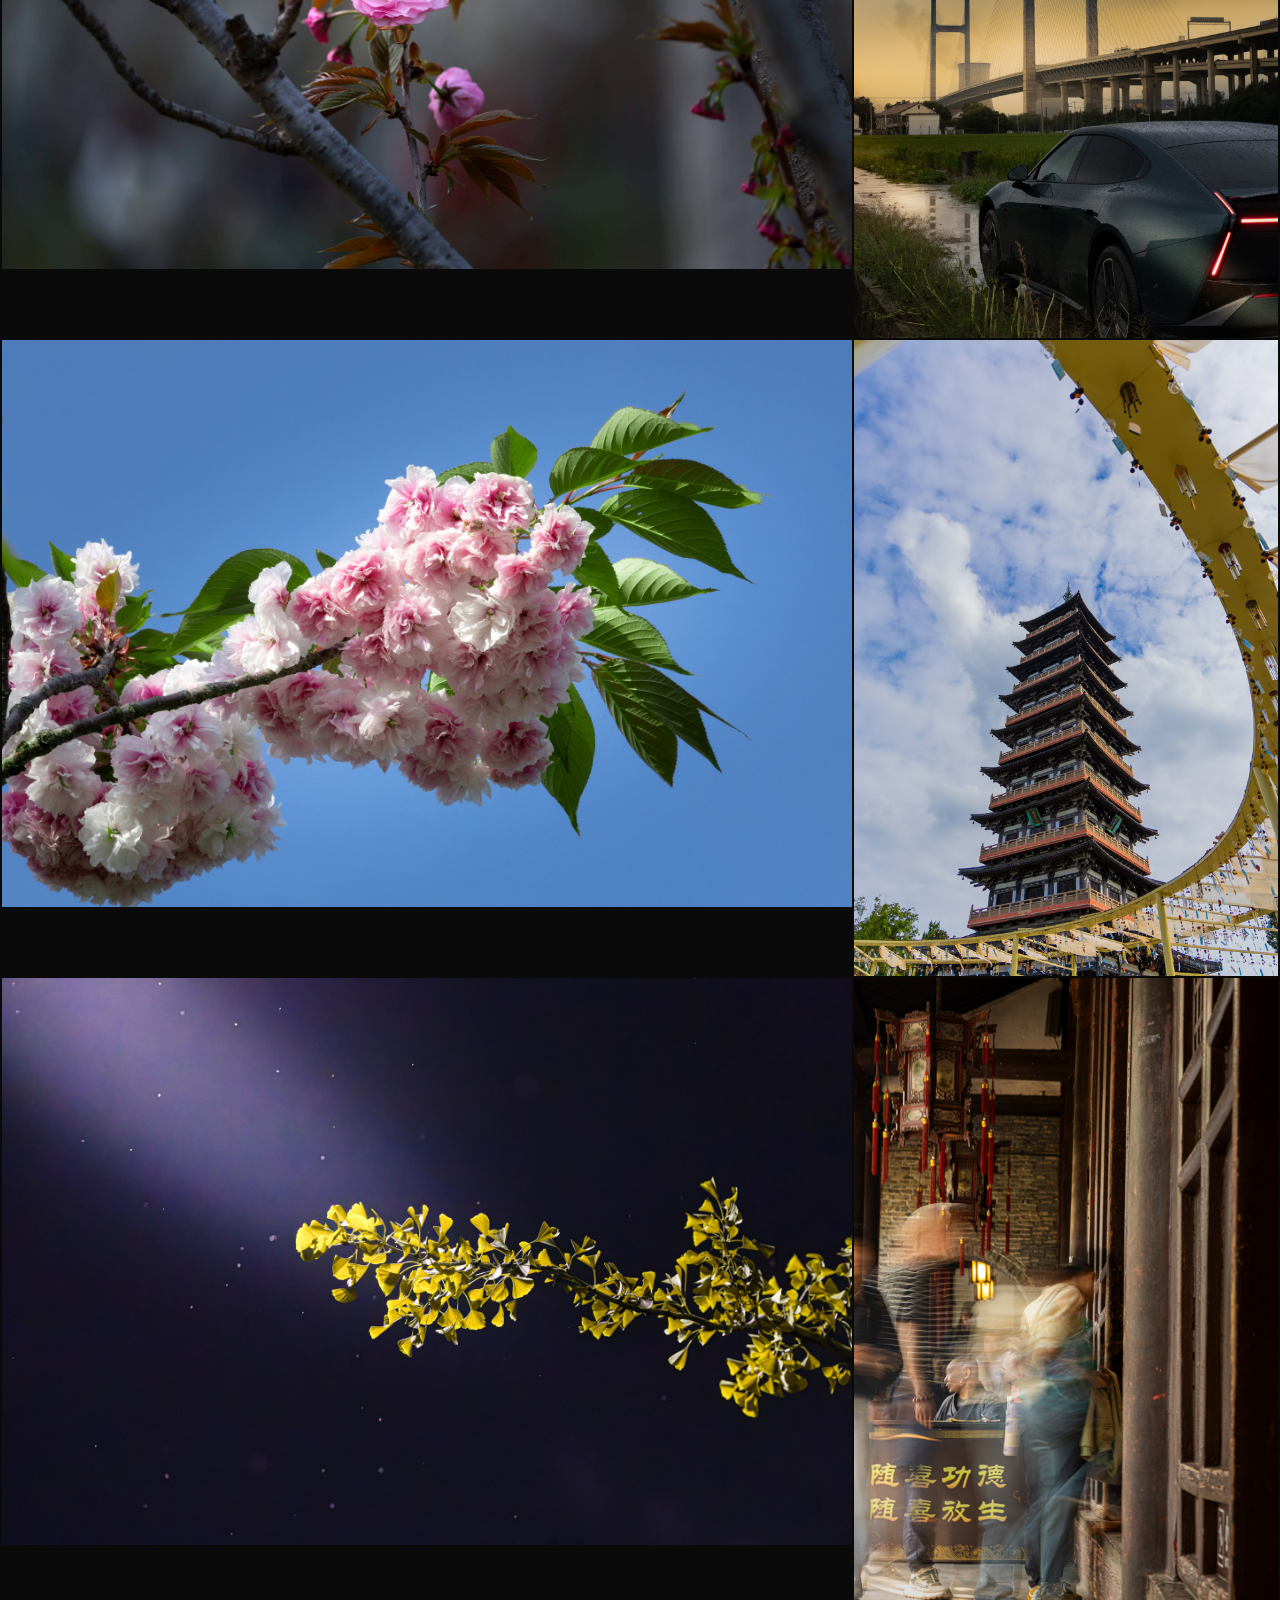
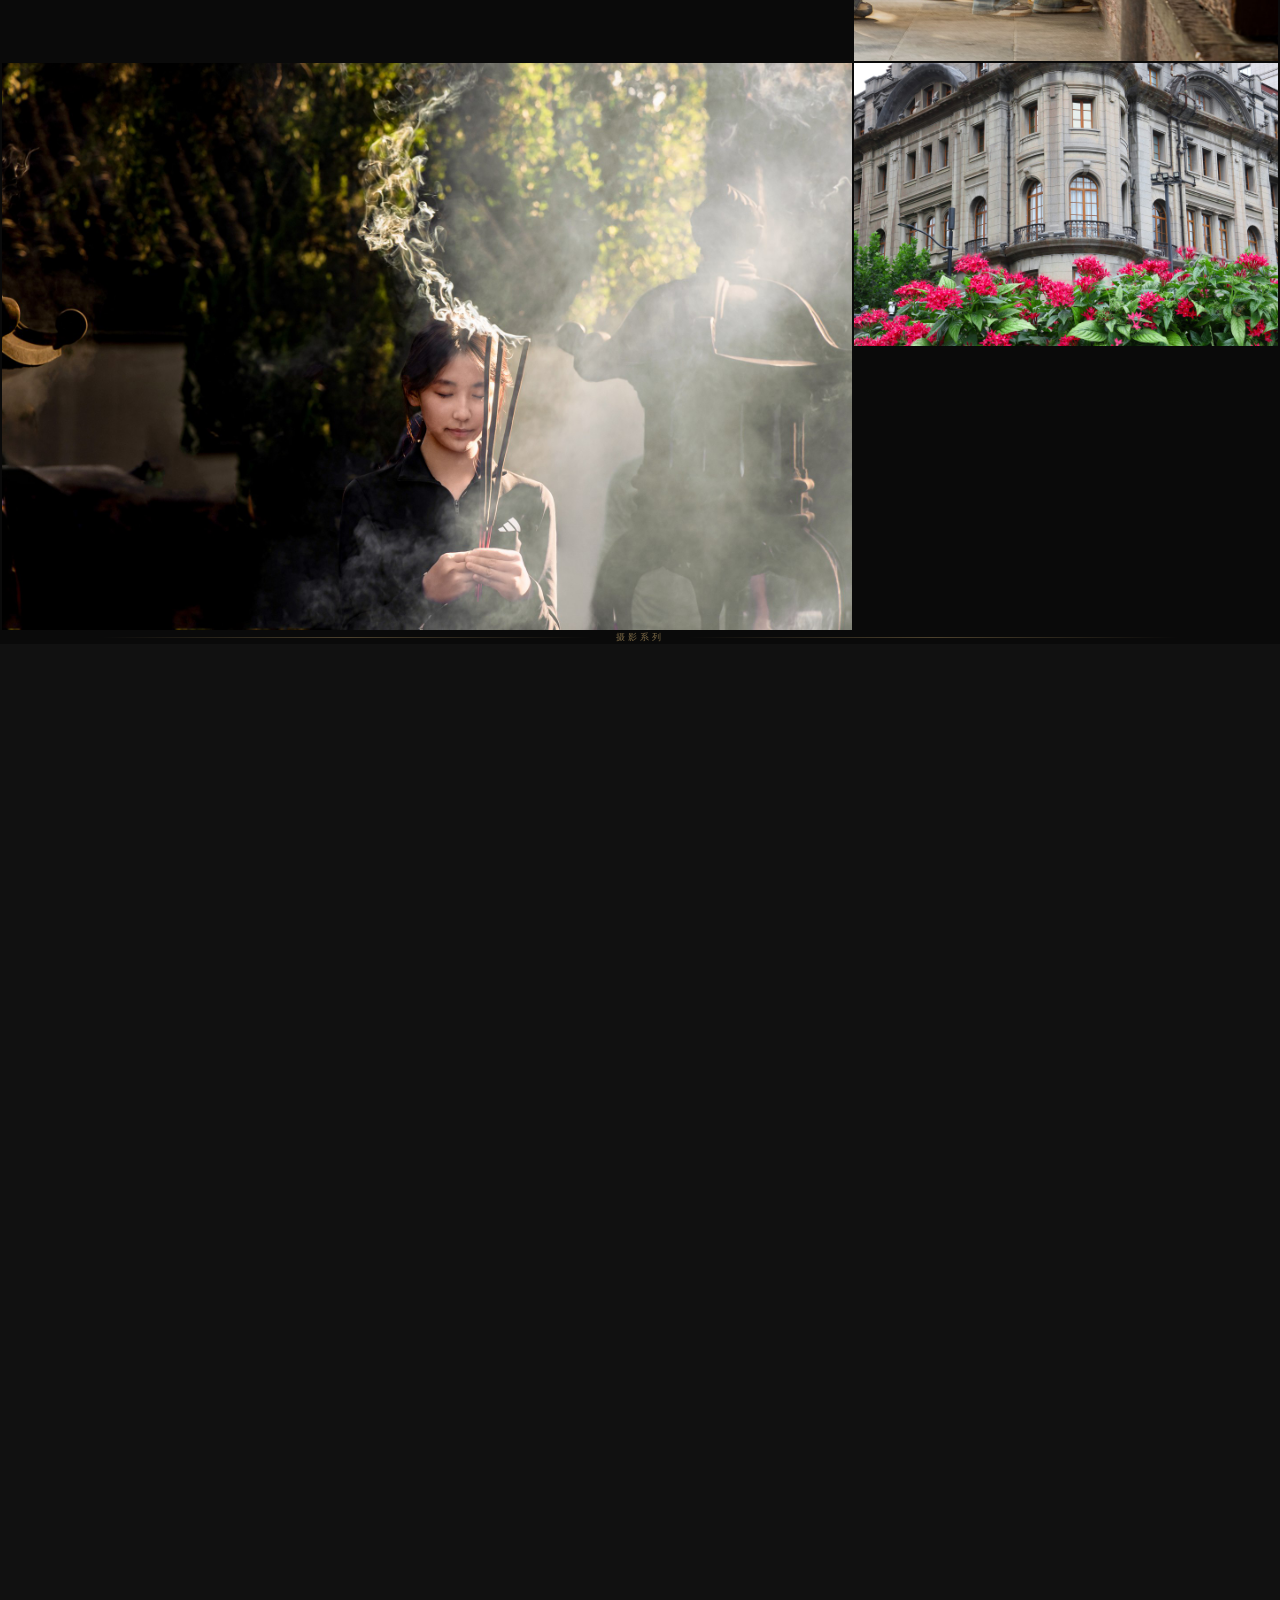
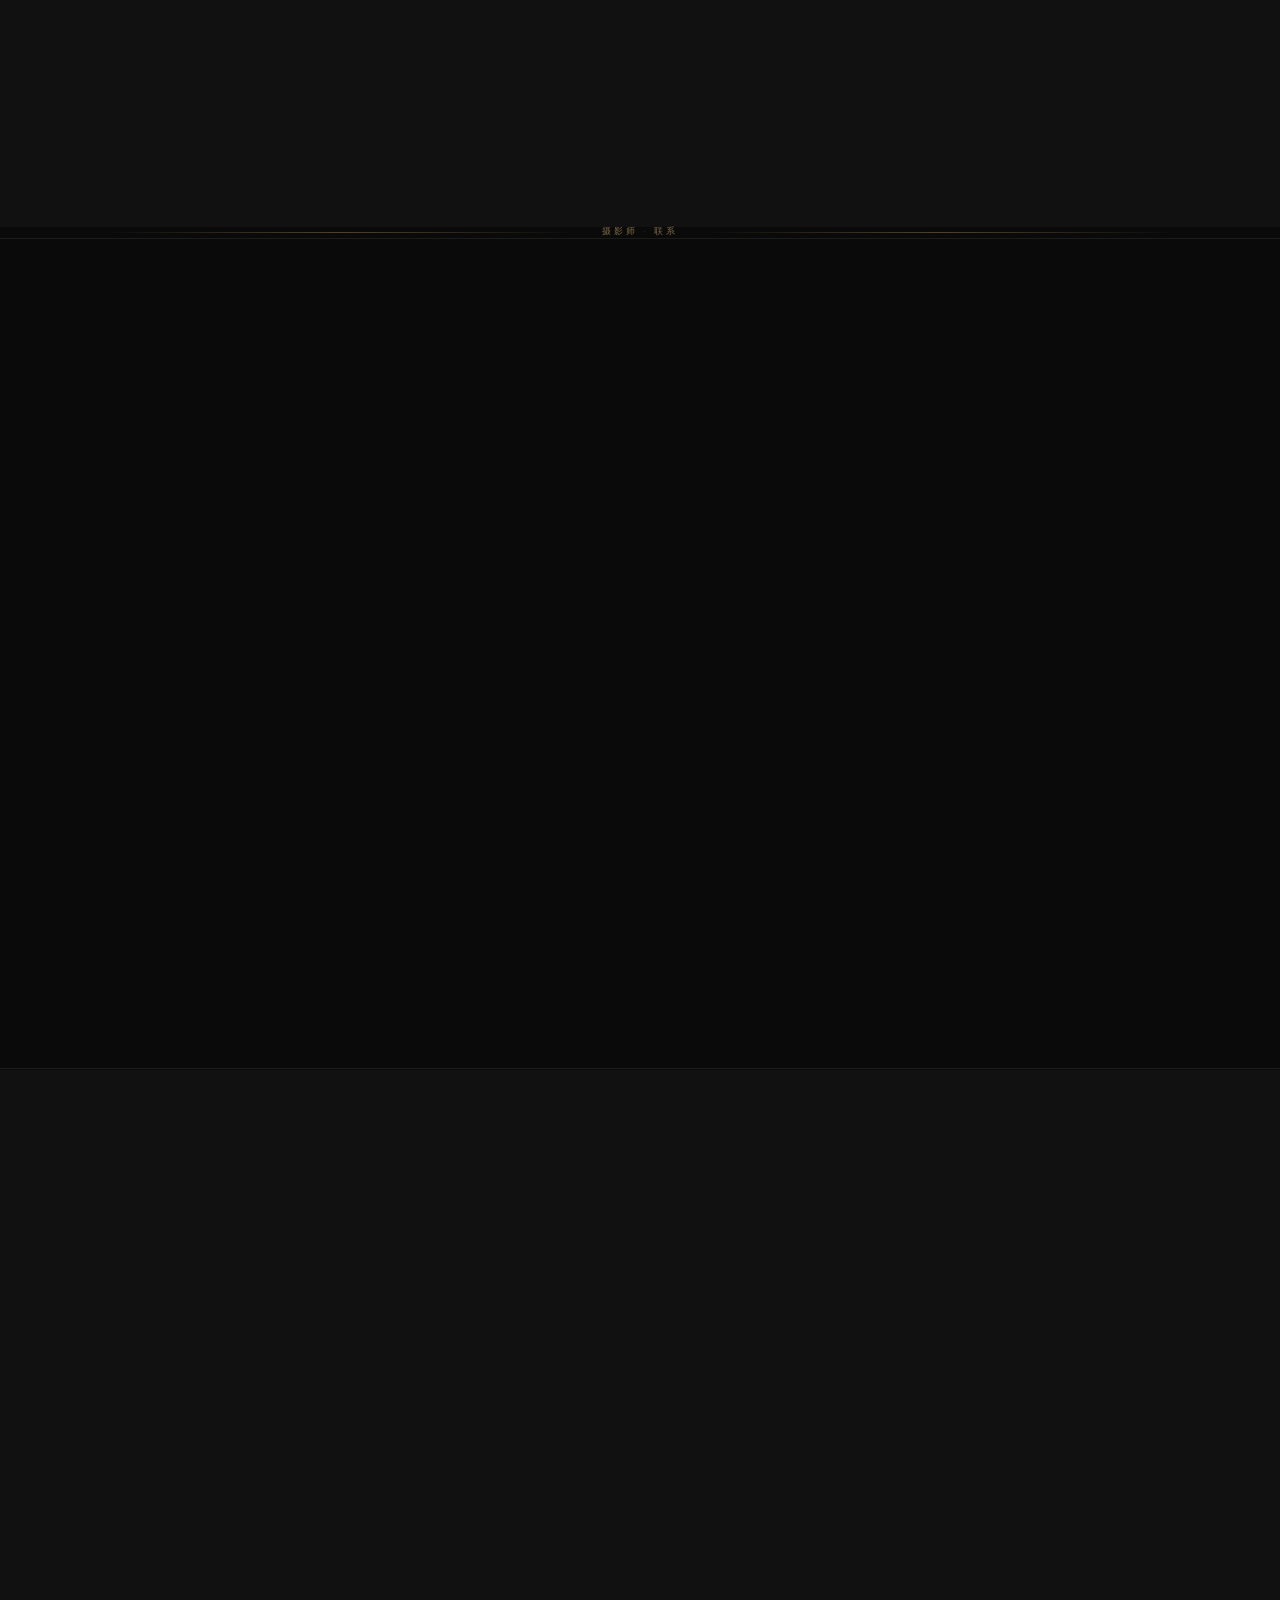
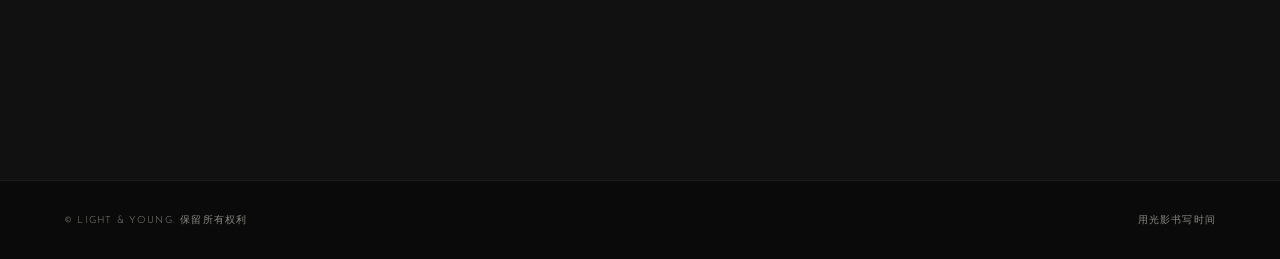
==== commit fb7b9684: "Add files via upload" ====
--- a/code/index.html
+++ b/code/index.html
@@ -190,7 +190,7 @@
   <section class="photographer-intro" id="photographer-intro">
     <div class="intro-inner">
       <div class="intro-portrait reveal">
-        <img class="intro-portrait-img" src="https://images.unsplash.com/photo-1778599536185-ac1af16bf45e" alt="刘扬">
+        <img class="intro-portrait-img" src="../images/刘扬_web.jpg" alt="刘扬">
         <div class="intro-portrait-frame"></div>
       </div>
       <div class="intro-content">
